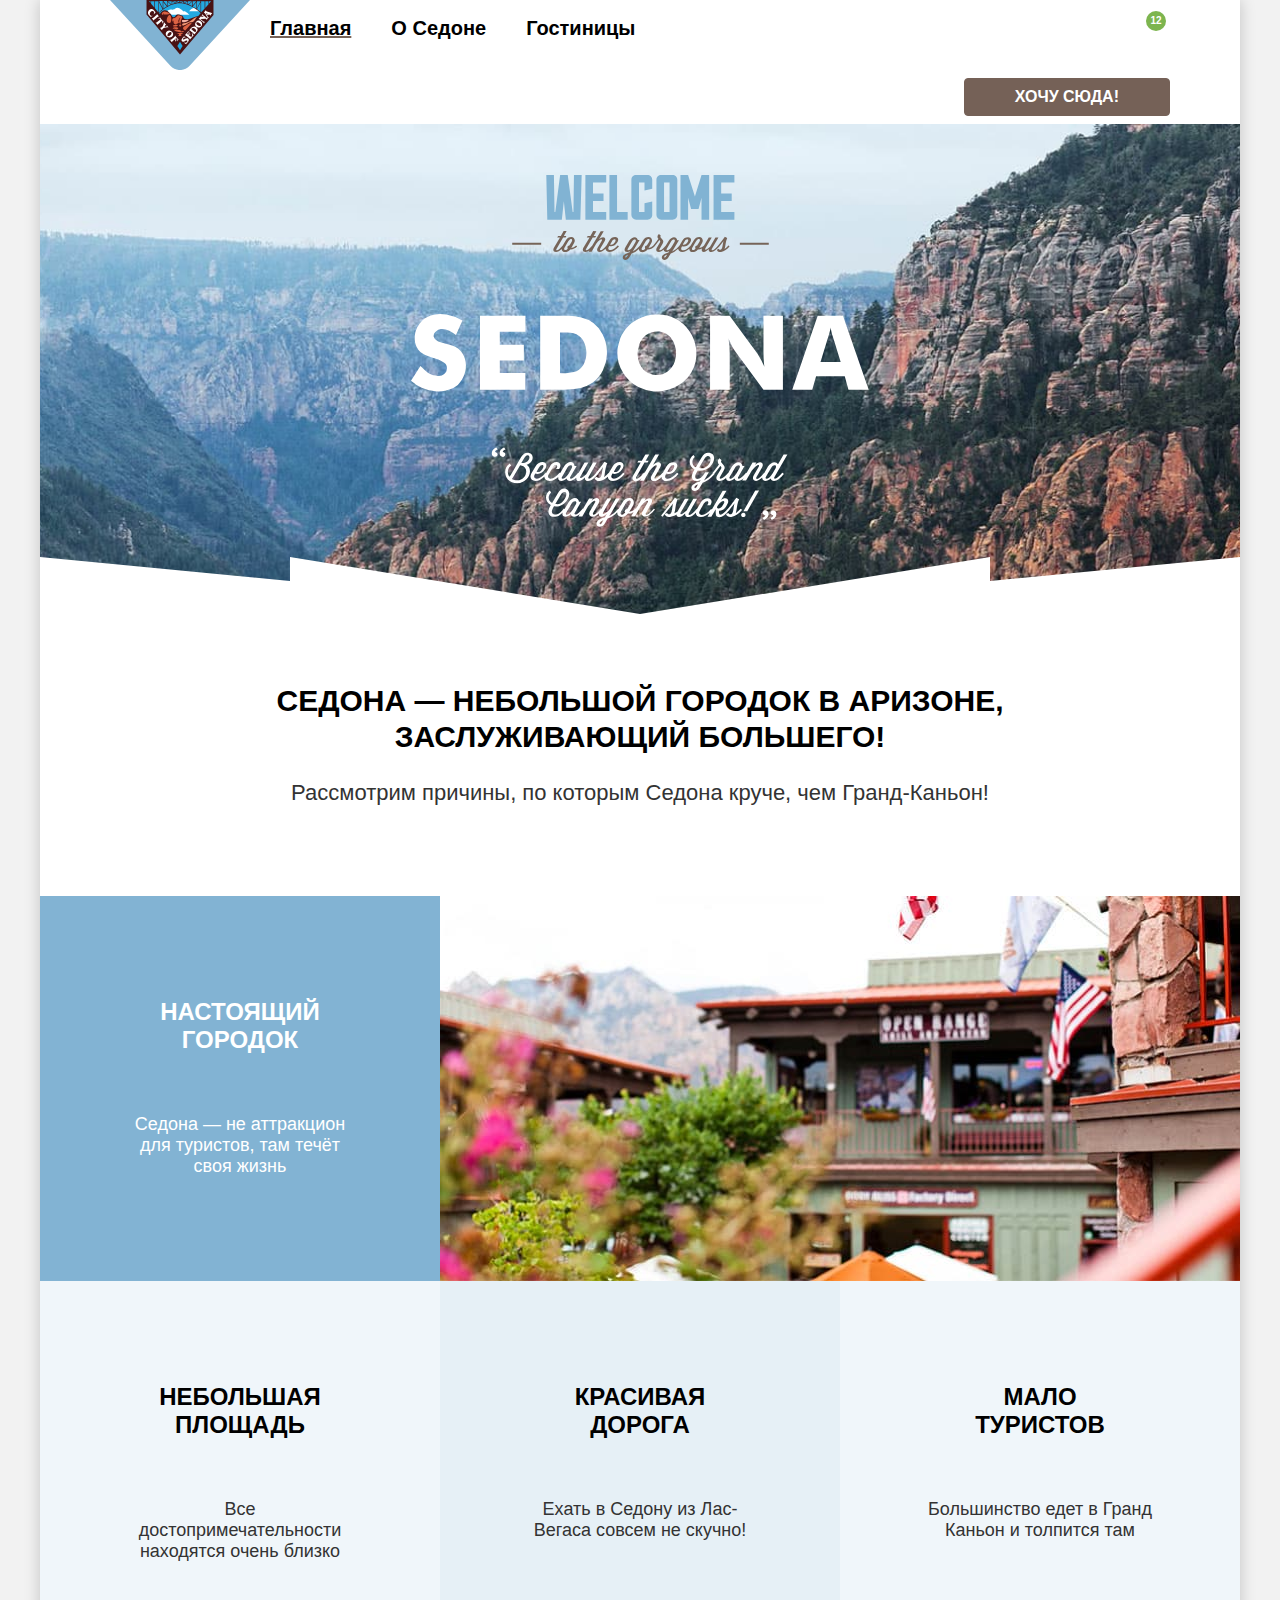
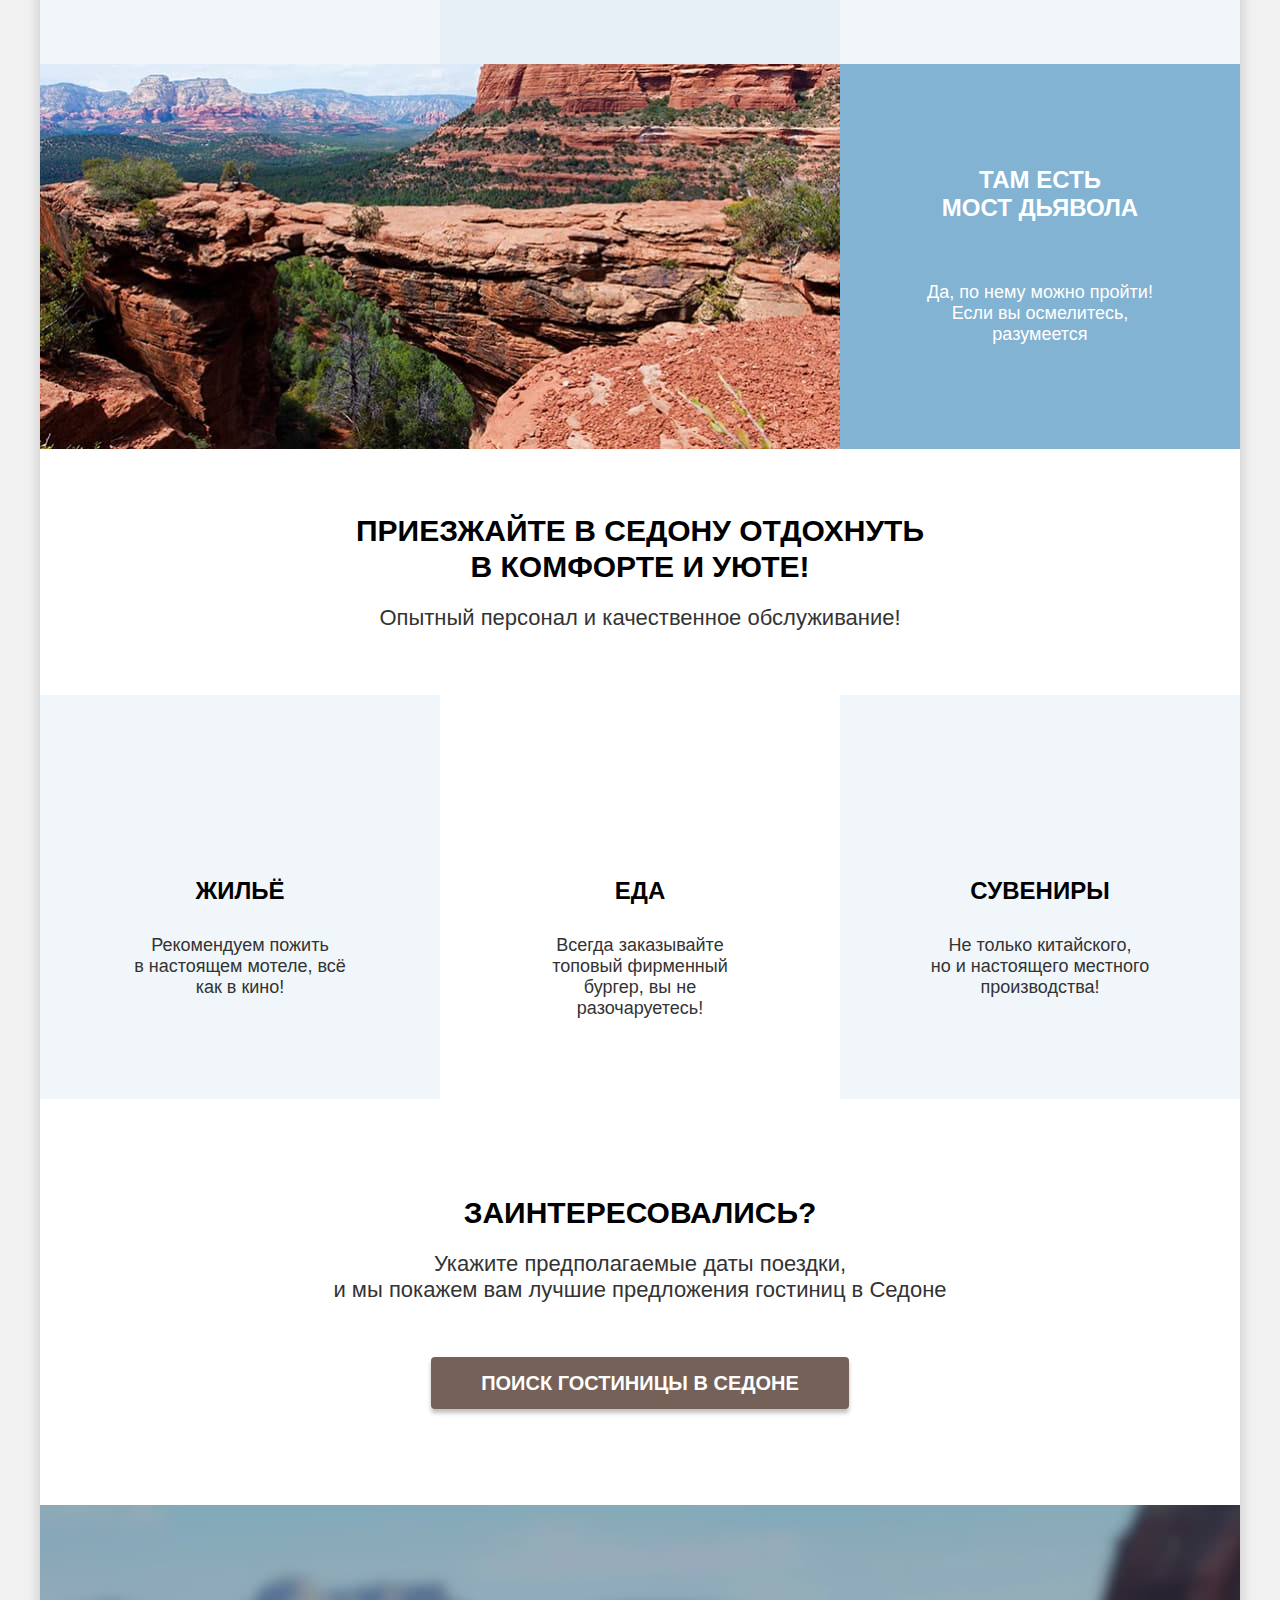
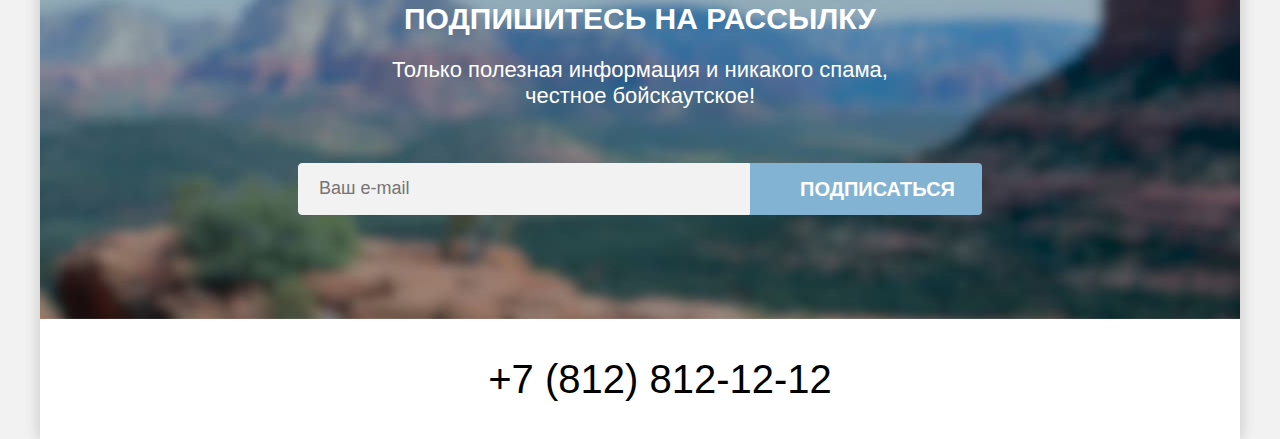
==== index.html @ 6fdab1fa "Вносит боковые внутренние отступы по 70px у всех секций" ====
<!DOCTYPE html>
<html lang="ru">

  <head>
    <meta charset="utf-8">
    <title>HTML Academy: Седона</title>
    <link type="image/x-icon" href="images/favicon.svg" rel="shortcut icon">
    <link rel="stylesheet" href="styles/styles.css">
  </head>

  <body>
    <div class="container">
      <!-- Header -->
      <header class="main-page-header">
        <nav class="navigation">
          <a class="header-link" href="index.html" aria-current="page">
            <img class="logo" src="images/logo.svg" width="140" height="70" alt="Логотип города Седона">
          </a>
          <ul class="navigation-list">
            <li class="navigation-item">
              <a class="navigation-link navigation-link-current" href="index.html">Главная</a>
            </li>
            <li class="navigation-item">
              <a class="navigation-link" href="#">О Седоне</a>
            </li>
            <li class="navigation-item">
              <a class="navigation-link" href="catalog.html">Гостиницы</a>
            </li>
          </ul>
          <ul class="navigation-list navigation-user">
            <li class="navigation-item">
              <a class="navigation-link" href="#">
                <span class="visually-hidden">Поиск</span>
              </a>
            </li>
            <li class="navigation-item">
              <a class="navigation-link favourites-count" href="#">
                <span class="visually-hidden">Избранных отелей:</span>
                12</a>
            </li>
            <li class="navigation-item">
              <a class="navigation-link-favourites" href="#">
                <span class="visually-hidden">Переход на страницу с информацией о городе Седона</span>
                Хочу сюда!</a>
            </li>
          </ul>
        </nav>
      </header>

      <!-- Main -->
      <main class="main-container main-index-page">

        <!-- Welcome -->
        <section class="welcome">
          <h1 class="visually-hidden">Гостиницы города Седоны в Америке</h1>
          <img class="welcome-image" src="images/welcome-text.svg" width="457" height="352"
            alt="Welcome to the gorgeous Sedona. Because the Grand Canyon sucks!">
        </section>

        <!-- Advantages -->
        <section class="advantages">
          <div class="advantages-title-container">
            <h2 class="advantages-title">Седона — небольшой городок в Аризоне, <br>заслуживающий большего!</h2>
            <p class="advantages-title-description">Рассмотрим причины, по которым Седона круче, чем Гранд-Каньон!</p>
          </div>
          <ul class="advantages-list">
            <li class="advantages-item color1">

              <div class="advantages-item-container">
                <h3 class="advantages-subtitle color1">Настоящий <br>городок</h3>
                <p class="advantages-description color1">Седона — не аттракцион для туристов, там течёт своя жизнь</p>
              </div>

              <img class="city-sedona-image" src="images/city-sedona.jpg" width="800" height="385"
                alt="двухэтажное кафе в городе">

            </li>

            <li class="advantages-item color2">
              <h3 class="advantages-subtitle">Небольшая <br>площадь</h3>
              <p class="advantages-description">Все достопримечательности находятся очень близко</p>
            </li>
            <li class="advantages-item color3">
              <h3 class="advantages-subtitle">Красивая <br>дорога</h3>
              <p class="advantages-description">Ехать в Седону из Лас-Вегаса совсем не скучно!</p>
            </li>
            <li class="advantages-item color2">
              <h3 class="advantages-subtitle">Мало <br>туристов</h3>
              <p class="advantages-description">Большинство едет в Гранд Каньон и толпится там</p>
            </li>
            <li class="advantages-item color1">
              <img class="bridge-image" src="images/bridge.jpg" width="800" height="385" alt="страшный природный мост">

              <div class="advantages-item-container">
                <h3 class="advantages-subtitle color1">Там есть <br>мост дьявола</h3>
                <p class="advantages-description color1">Да, по нему можно пройти! Если вы осмелитесь, разумеется</p>
              </div>
            </li>
          </ul>
        </section>

        <!-- Services -->
        <section class="services">
          <div class="services-title-container">
            <h2 class="services-title">Приезжайте в Седону отдохнуть <br>в комфорте и уюте!</h2>
            <p class="services-title-description">Опытный персонал и качественное обслуживание!</p>
          </div>
          <ul class="services-list">
            <li class="services-item color2">
              <h3 class="services-subtitle">Жильё</h3>
              <p class="services-description">Рекомендуем пожить <br>в настоящем мотеле, всё как в кино!</p>
            </li>
            <li class="services-item">
              <h3 class="services-subtitle">Еда</h3>
              <p class="services-description">Всегда заказывайте <br>топовый фирменный бургер, вы не разочаруетесь!</p>
            </li>
            <li class="services-item color2">
              <h3 class="services-subtitle ">Сувениры</h3>
              <p class="services-description">Не только китайского, <br>но и настоящего местного производства!</p>
            </li>
          </ul>
        </section>

        <!-- Searching hotels -->
        <section class="searching-hotels">
          <h2 class="searching-hotels-title">Заинтересовались?</h2>
          <p class="searching-hotels-description">Укажите предполагаемые даты поездки, <br>и мы покажем вам лучшие
            предложения
            гостиниц в Седоне</p>
          <button class="searching-hotels-button" type="button">Поиск Гостиницы в Седоне</button>
        </section>

        <!-- Subscription -->
        <section class="subscription">
          <h2 class="subscription-title">Подпишитесь на рассылку</h2>
          <p class="subscription-description">Только полезная информация и никакого спама, <br>честное бойскаутское!</p>
          <form class="subscription-form" action="https://echo.htmlacademy.ru" method="post">
            <label class="subscription-label">
              <input class="subscription-input" type="email" name="email" placeholder="Ваш e-mail" required>
            </label>
            <button class="subscription-button" type="submit">Подписаться</button>
          </form>
        </section>
      </main>

      <!-- Footer -->
      <footer class="page-footer">
        <h2 class="visually-hidden">Контакты</h2>
        <ul class="page-footer-contacts-list">
          <li class="page-footer-contacts-item">
            <a class="page-footer-contacts-link" href="https://vk.com/htmlacademy">
              <span class="visually-hidden">Переход на сайт Вконтакте</span>
            </a>
          </li>
          <li class="page-footer-contacts-item">
            <a class="page-footer-contacts-link" href="https://t.me/htmlacademy">
              <span class="visually-hidden">Переход в Телеграмм</span>
            </a>
          </li>
          <li class="page-footer-contacts-item">
            <a class="page-footer-contacts-link" href="https://www.youtube.com/user/htmlacademyru">
              <span class="visually-hidden">Переход на сайт Ютуб</span>
            </a>
          </li>
        </ul>
        <a class="page-footer-contacts-phone" href="tel:+78128121212">
          <span class="visually-hidden">Телефон для связи:</span> +7 (812) 812-12-12
        </a>
        <a class="page-footer-site-developer" href="https://htmlacademy.ru/">
          <span class="visually-hidden">Сделано командой html academy</span>
        </a>
      </footer>
    </div>
  </body>

</html>
---- styles/styles.css ----
@font-face {
  font-family: "PT Sans";
  font-style: normal;
  font-weight: 400;
  src: url("../fonts/ptsans-400.woff2") format("woff2");
  font-display: swap;
}

@font-face {
  font-family: "PT Sans";
  font-style: normal;
  font-weight: 700;
  src: url("../fonts/ptsans-700.woff2") format("woff2");
  font-display: swap;
}

*,
*::before,
*::after {
  box-sizing: border-box;
}

html {
  height: 100%;
}

body {
  margin: 0;
  height: 100%;
  border: 0;
  color: #333333;
  font-family: "PT Sans", sans-serif;
  font-size: 18px;
  line-height: 21px;
  font-weight: 400;
  background-color: #f2f2f2;
  text-align: center;
  padding: 0 40px;
}

.container {
  width: 1200px;
  background-color: #ffffff;
  margin: 0 auto;
  display: flex;
  flex-direction: column;
  min-height: 100%;
  box-shadow: 0 0 15px 0 rgba(0, 0, 0, 0.2);
}

.visually-hidden {
  position: absolute;
  width: 1px;
  height: 1px;
  margin: -1px;
  padding: 0;
  border: 0;
  clip: rect(0 0 0 0);
  overflow: hidden;
}

/*Main page*/
.main-container {
  flex-grow: 1;
}

.header-link {
  display: block;
}

.navigation {
  display: flex;
  padding: 0 70px;
  margin: 0;
}

.navigation-list {
  list-style: none;
  padding: 0;
  margin: 0;
  width: 500px;
  display: flex;
  flex-wrap: wrap;
}

.navigation-user {
  max-width: 308px;
  padding: 0;
  margin: 0;
  margin-left: auto;
  display: flex;
  justify-content: flex-end;
  flex-wrap: wrap;
}

.navigation-link {
  display: block;
  text-decoration: none;
  color: #000000;
  font-weight: 700;
  font-size: 20px;
  line-height: 24px;
  padding: 16px 20px;
}

.favourites-count {
  color: #ffffff;
  width: 20px;
  height: 20px;
  background-color: #7db54f;
  border-radius: 10px;
  font-size: 10px;
  line-height: 10px;
  display: flex;
  justify-content: center;
  align-items: center;
  flex-wrap: wrap;
  padding: 0;
  margin: 11px 4px 33px 20px;
}

.navigation-link-current {
  text-decoration: underline;
  text-decoration-color: #756257;
}

.navigation-link-favourites {
  display: block;
  color: #ffffff;
  background-color: #756157;
  border: 1px solid #756157;
  border-radius: 4px;
  font-weight: 700;
  font-size: 16px;
  line-height: 20px;
  text-transform: uppercase;
  text-decoration: none;
  padding: 8px 50px;
  margin: 14px 0 14px 24px;
}


/*Welcome*/

.welcome {
  background-image: url("../images/welcome-divider.svg"), url("../images/welcome-background.jpg");
  background-size: 100% auto, cover;
  background-repeat: no-repeat, no-repeat;
  background-position: center bottom, center center;
  background-color: #808080;
  margin-top: -6px;
}

.welcome-image {
  width: 458px;
  height: 352px;
  margin-bottom: 82px;
  margin-top: 51px;
}

/*Advantages*/

.advantages-title-container {
  margin: 0;
  padding: 69px 70px 90px;
}

.advantages-title,
.services-title,
.searching-hotels-title,
.subscription-title {
  font-weight: 700;
  font-size: 30px;
  line-height: 36px;
  text-transform: uppercase;
  color: #000000;
  padding: 0;
}

.advantages-title {
  margin: 0 15px 25px;
  }

.advantages-title-description,
.services-title-description,
.searching-hotels-description,
.subscription-description {
  font-size: 22px;
  line-height: 26px;
  color: #333333;
  margin: 0;
}

/*Advanatges List*/
.advantages-list {
  list-style: none;
  display: flex;
  flex-wrap: wrap;
  padding: 0;
  margin: 0;
}

.advantages-item,
.services-item {
  width: 400px;
  display: flex;
  flex-direction: column;
}

.advantages-item-container {
  padding: 102px 85px;
}

.advantages-item {
  padding: 102px 85px;
}

.color1 {
  display: flex;
  flex-direction: row;
  justify-content: center;
  width: 100%;
  padding: 0;
  margin: 0 auto;
}

.advantages-subtitle,
.services-subtitle {
  font-weight: 700;
  font-size: 24px;
  line-height: 28px;
  text-transform: uppercase;
  color: #000000;
  margin: 0;
  margin-bottom: 60px;
  text-align: center;

}

.advantages-description {
  color: #333333;
  margin: 0;

}

.color1 {
  color: #ffffff;
  background-color: #82b3d3;
}

.color2 {
  background-color: rgba(131, 179, 211, 0.12);
}

.color3 {
  background-color: rgba(131, 179, 211, 0.2);
}

.city-sedona-image,
.bridge-image {
  display: block;
  width: 800px;
  height: 385px;
}

/*Services*/
.services-title-container {
  margin: 0;
  padding: 64px 70px;
}

.services-title {
    margin-top: 0;
  margin-bottom: 20px;
}

.services-list {
  list-style: none;
  color: #000000;
  display: flex;
  flex-wrap: wrap;
  padding: 0;
  margin: 0;
}

.services-item {
  padding: 80px 85px;
}

.services-subtitle {
  margin: 102px 0 30px;
}

.services-description {
  color: #333333;
  margin: 0;
}

/*Searching Hotels*/
.searching-hotels {
  padding: 96px 70px;
  margin: 0;
}

.searching-hotels-title {
  margin: 0 0 20px;
}

.searching-hotels-description {
  margin: 0 0 54px;
}

.searching-hotels-button {
  display: block;
  margin: 0 auto;
  color: #ffffff;
  background-color: #756157;
  border: 0 solid transparent;
  border-radius: 4px;
  box-shadow: 0 4px 4px 0 rgba(0, 0, 0, 0.25);
  font-weight: 700;
  font-size: 20px;
  line-height: 36px;
  text-transform: uppercase;
  padding: 8px 50px;
}

/* Subscription */
.subscription {
  background-color: #808080;
  background-image: url("../images/subscription-background.jpg");
  background-repeat: no-repeat;
  background-position: center center;
  background-size: cover;
  padding: 96px 70px 104px;
}

.subscription-title {
  margin: 0 140px 20px;
}

.subscription-title,
.subscription-description {
  color: #ffffff;
}

.subscription-description {
  margin: 0 104px 54px;
}

.subscription-form {
    display: flex;
  justify-content: center;
}

.subscription-input {
  background-color: #f2f2f2;
  border: 1px solid #f2f2f2;
  border-radius: 4px 0 0 4px;
  background: rgb(242, 242, 242);
  width: 452px;
  height: 100%;
  padding: 17px 0 17px 20px;
}

.subscription-input::placeholder {
  font-family: inherit;
  font-size: 18px;
  line-height: 24px;
}

.subscription-button {
  display: block;
  color: #ffffff;
  font-weight: 700;
  font-family: inherit;
  font-size: 20px;
  line-height: 36px;
  text-transform: uppercase;
  background-color: #82b3d3;
  border-radius: 0 4px 4px 0;
  border: 0 solid #82b3d3;
  padding: 8px 50px;
  width: 232px;
}

/*Footer*/
.page-footer {
  padding: 40px 70px;
  margin: 0;
  display: flex;
  justify-content: space-between;
}

.page-footer-contacts-list {
  list-style: none;
  max-width: 142px;
  }

.page-footer-contacts-link {
  display: block;
}

.page-footer-contacts-phone {
  display: block;
  font-size: 40px;
  line-height: 40px;
  color: #000000;
  text-decoration: none
}

.page-footer-site-developer {
  display: block;
}

/*Catalog page*/

.catalog-hotels {
  text-align: left;
  color: #ffffff;
  background: #82b3d3 url("../images/filter-background.jpg") no-repeat center center;
  background-size: cover;
  padding: 35px 70px 70px;
  margin-top: -6px;
}

.breadcrumbs,
.hotels-filter-list {
  list-style: none;
  display: flex;
  flex-direction: column;
  flex-wrap: wrap;
  gap: 16px;
  margin: 0;
  padding: 0;
}

.inner-header-title {
  font-size: 60px;
  font-weight: 700;
  line-height: 78px;
  margin: 0;
  padding: 0;
  margin-bottom: 8px;
}

.breadcrumbs {
  margin-bottom: 40px;
}

.breadcrumbs-link {
  display: block;
  font-size: 16px;
  line-height: 21px;
}

.hotels-filter {
  display: flex;
  flex-wrap: wrap;
  gap: 70px;
}

.hotels-filter-group {
  padding: 0;
  margin: 0;
  border: 0 solid transparent;
  max-width: 288px;
}

.hotels-filter-title {
  font-size: 20px;
  font-weight: 700;
  line-height: 24px;
  margin-bottom: 32px;
  width: 150px;
}

.hotel-price-range-block {
  position: relative;
}

.hotels-filter-span {
  position: absolute;
  top: 12px;
  right: 20px;
  line-height: 24px;
  color: #000000;
}

.infrastructure-input,
.hotel-type-input {
  margin-right: 16px;
}

.infrastructure-label,
.hotel-type-label {
  font-size: 18px;
  line-height: 23px;
}

.hotel-type {
  margin-right: 70px;
}

.hotel-price {
  width: 288px;
  display: flex;
  gap: 2px;
  align-items: flex-start;
  flex-wrap: wrap;
}

.hotel-price-input {
  font-weight: 700;
  font-size: 18px;
  line-height: 24px;
  font-family: inherit;
  width: 143px;
  padding: 12px 20px;
  background: rgb(242, 242, 242);
  border: 0 solid rgb(242, 242, 242)
}

.start-price {
  border-radius: 4px 0 0 4px;
  margin-bottom: 36px;
}

.final-price {
  border-radius: 0 4px 4px 0;
}

.hotel-price-range-input {
  display: block;
}

.hotels-filter-submit-block {
  display: flex;
  flex-direction: column;
  flex-wrap: wrap;
  justify-content: flex-end;
}

.hotels-filter-submit-button {
  display: block;
}

.hotels-filter-submit-button:first-child {
  margin-bottom: 32px;
}

.hotels-filter-submit-button {
  color: #ffffff;
  text-transform: uppercase;
  background-color: #82b3d3;
  border-radius: 4px;
  border: 0 solid #82b3d3;
  font-size: 16px;
  font-family: inherit;
  font-weight: 700;
  line-height: 20px;
  padding: 8px 50px;
}

.hotels-filter-submit-button:last-child {
  background-color: transparent;
  border: 0 solid transparent;
}

/*Search results*/
.search-results {
  text-align: left;
  padding: 56px 70px 70px;
  margin: 0;
}

.search-results-container {
  display: flex;
}

.search-results-title {
  font-size: 30px;
  font-weight: 700;
  line-height: 36px;
  text-transform: uppercase;
  color: #000000;
  margin: 0;
  padding: 0;
  margin-right: 200px;
  margin-bottom: 40px;
}

.select-control {
  font-family: inherit;
  padding: 14px 20px;
  width: 292px;
  box-sizing: border-box;
  border: 2px solid rgb(229, 229, 229);
  border-radius: 4px;
  margin-left: auto;
  height: 49px;
}

.select-control-option {
  color: #333333;
  font-size: 18px;
  font-weight: 400;
  line-height: 21px;
  box-sizing: border-box;
}

.select-button-list {
  width: 160px;
  margin: 0;
  padding: 0;
  list-style-type: none;
}

.product-list {
  list-style: none;
  display: grid;
  grid-template-columns: 340px 340px 340px;
  padding: 0;
  gap: 20px;
  margin: 0;
}

.product-card {
  width: 340px;
  border: 1px solid #f2f2f2;
  border-radius: 4px;
  padding: 20px;
  margin: 0;
  display: flex;
  flex-direction: column;
  justify-content: flex-start;
  align-items: flex-start;
  gap: 16px;
}

.product-card-link {
  display: block;
  text-decoration: none;
}

.product-card-img {
  margin-bottom: 16px;
  display: block;
}

.product-card-title {
  font-size: 24px;
  font-weight: 700;
  line-height: 28px;
  color: #000000;
  padding: 0;
  margin: 0;
}

.product-card-container {
  max-width: 300px;
  display: flex;
  flex-wrap: wrap;
  justify-content: space-between;
  gap: 16px;
}


.product-card-price {
  width: 140px;
}

.product-card-price:nth-child(2) {
  text-align: right;
}

.product-card-details,
.product-card-favourites,
.product-card-rating {
  display: block;
  color: #ffffff;
  font-size: 16px;
  font-family: inherit;
  font-weight: 700;
  line-height: 20px;
  border-radius: 4px;
  text-transform: uppercase;
  text-align: center;
  text-decoration: none;
}

.product-card-details {
  background: #756157;
  padding: 8px 26px;
}

.product-card-favourites {
  background: #82b3d3;
  border: 1px solid #82b3d3;
  padding: 8px 19px;
  box-sizing: border-box;
}

.button {
  background: #7db54f;
  font-family: inherit;
  padding: 8px 17px;
}

.product-card-stars {
  width: 140px;
  display: flex;
}

.product-card-rating {
  color: #333333;
  font-weight: inherit;
  border-radius: 4px;
  background: rgb(242, 242, 242);
  padding: 9px 22px 8px 23px;
}

.pagination {
  list-style: none;
  display: flex;
  flex-direction: row;
  flex-wrap: wrap;
  gap: 8px;
  margin: 0;
  margin-top: 80px;
  margin-bottom: 60px;
  padding: 0;
}

.pagination-link {
  font-size: 20px;
  font-weight: 700;
  line-height: 36px;
  color: #ffffff;
  border-radius: 4px;
  background: #82b3d3;
  text-decoration: none;
  min-width: 60px;
  min-height: 60px;
  display: flex;
  flex-direction: row;
  flex-wrap: wrap;
  justify-content: center;
  align-items: center;
}

.pagination-current {
  background: #F2F2F2;
  color: #000000;
}

.pagination-next {
  background: transparent;
  color: #000000;
}

/*Subscription Catalog*/
.subscription-catalog {
  padding: 96px 70px 104px;
  margin: 0;
}

.subscription-title-catalog {
  color: #000000;
  font-size: 30px;
  font-weight: 700;
  line-height: 36px;
  text-transform: uppercase;
  padding: 0;
  margin: 0;
}

.subscription-description-catalog {
  color: #333333;
  font-size: 22px;
  line-height: 26px;
}
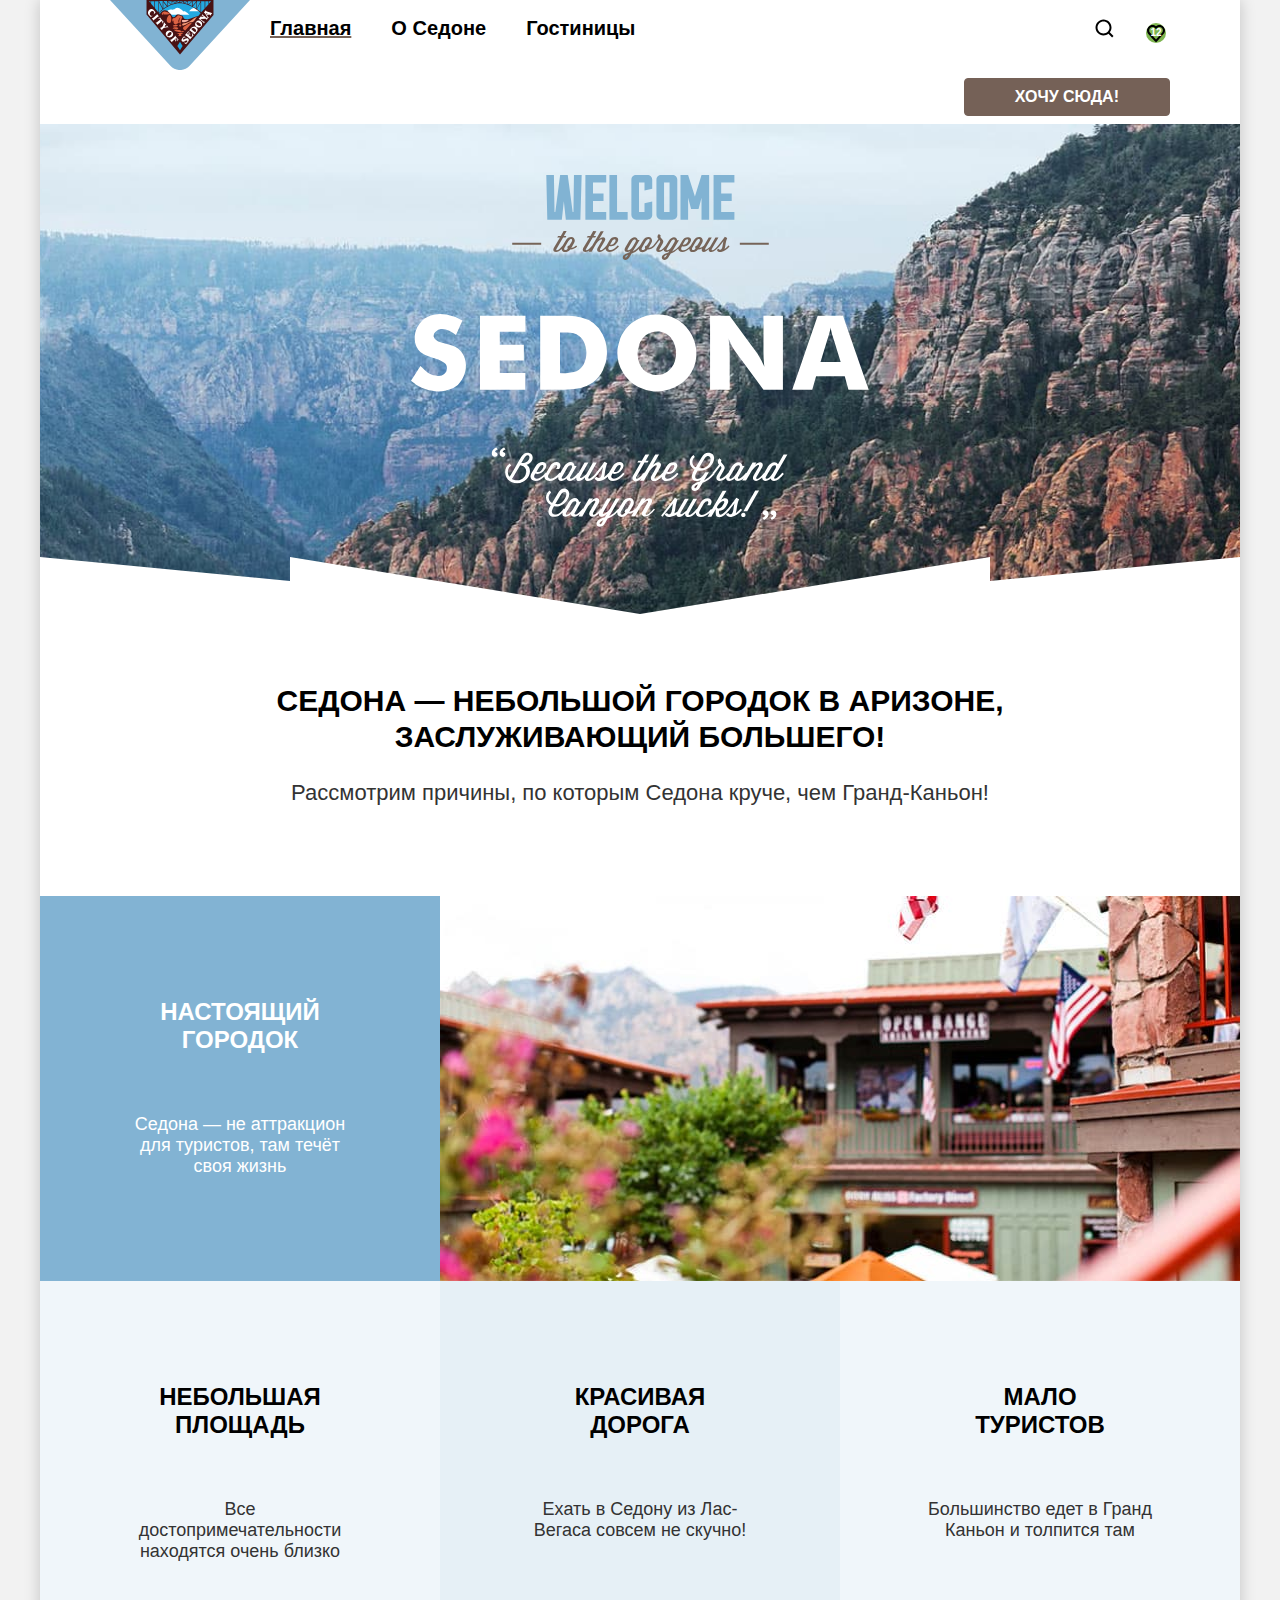
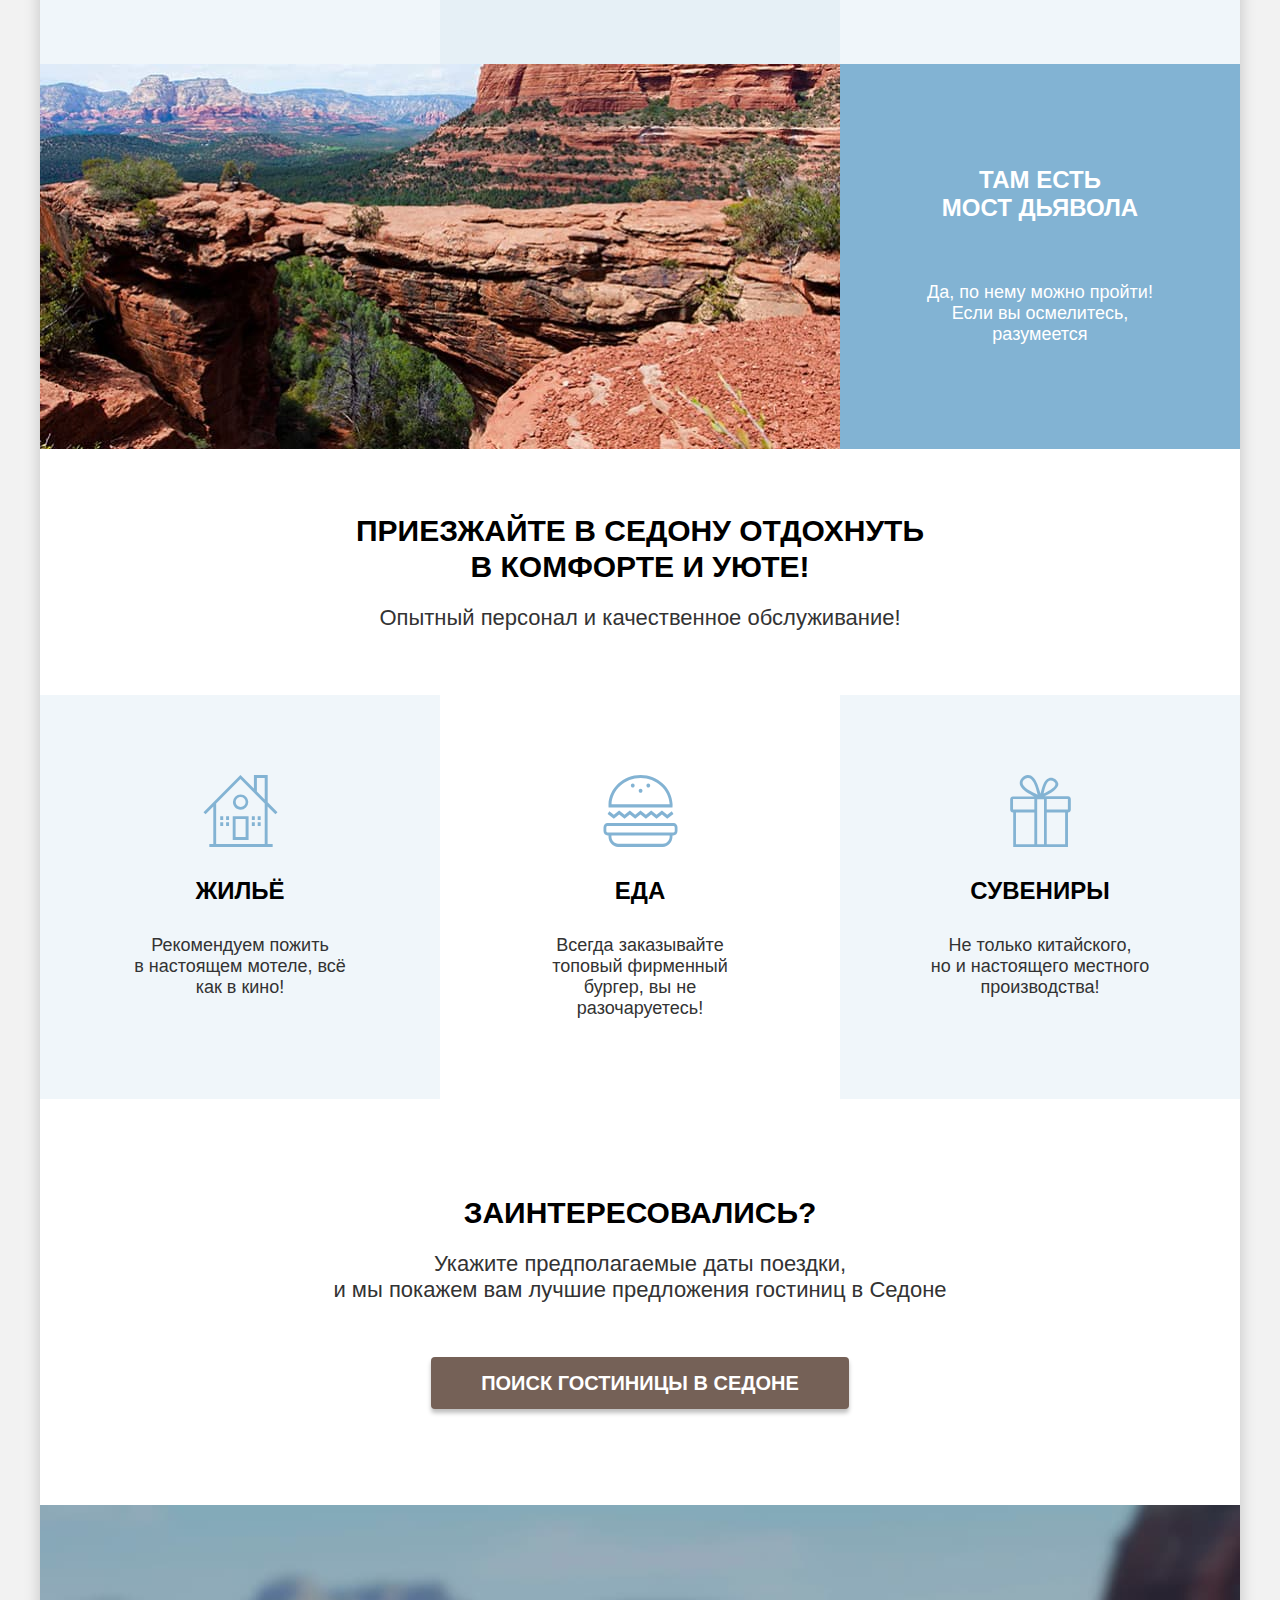
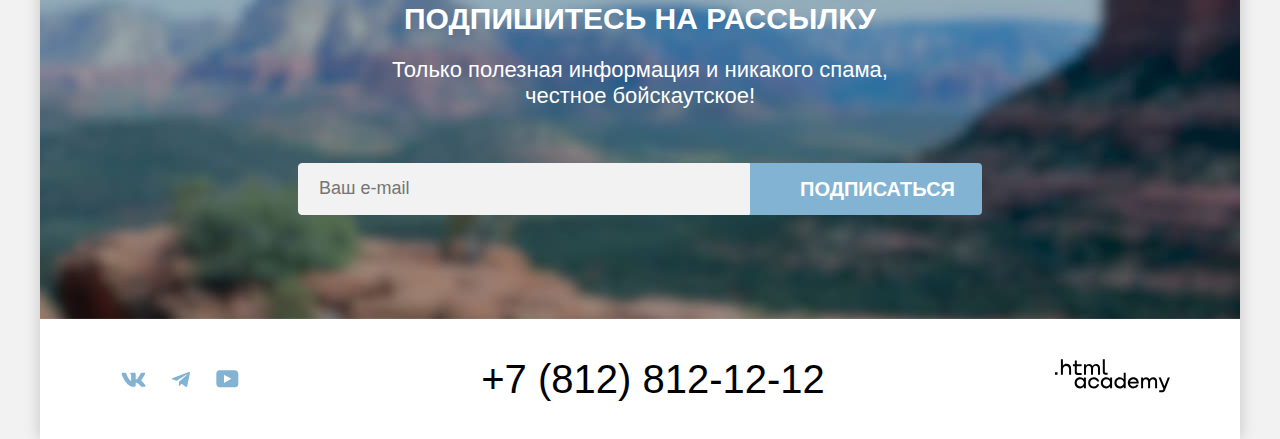
==== commit e297b944: "Добавляет иконки" ====
--- a/index.html
+++ b/index.html
@@ -107,14 +107,17 @@
           </div>
           <ul class="services-list">
             <li class="services-item color2">
+              <div class="services-image home"></div>
               <h3 class="services-subtitle">Жильё</h3>
               <p class="services-description">Рекомендуем пожить <br>в настоящем мотеле, всё как в кино!</p>
             </li>
             <li class="services-item">
+              <div class="services-image food"></div>
               <h3 class="services-subtitle">Еда</h3>
               <p class="services-description">Всегда заказывайте <br>топовый фирменный бургер, вы не разочаруетесь!</p>
             </li>
             <li class="services-item color2">
+              <div class="services-image souvenirs"></div>
               <h3 class="services-subtitle ">Сувениры</h3>
               <p class="services-description">Не только китайского, <br>но и настоящего местного производства!</p>
             </li>
@@ -149,16 +152,19 @@
         <ul class="page-footer-contacts-list">
           <li class="page-footer-contacts-item">
             <a class="page-footer-contacts-link" href="https://vk.com/htmlacademy">
+              <svg class="contacts-icon" aria-hidden="true" focusable="false" xmlns="http://www.w3.org/2000/svg" width="25" height="15" fill="none"><path fill="#83B3D3" fill-rule="evenodd" d="M24.12 1.8c.16-.54 0-.94-.8-.94H20.7c-.67 0-.98.34-1.15.73 0 0-1.33 3.2-3.22 5.27-.61.6-.9.8-1.23.8-.16 0-.41-.2-.41-.75v-5.1c0-.66-.19-.95-.74-.95H9.82c-.42 0-.67.3-.67.59 0 .62.95.76 1.04 2.51v3.8c0 .83-.15.98-.48.98-.9 0-3.06-3.2-4.34-6.88-.25-.72-.5-1-1.18-1H1.57c-.75 0-.9.34-.9.73 0 .68.89 4.07 4.14 8.55 2.17 3.06 5.23 4.72 8 4.72 1.68 0 1.88-.37 1.88-1v-2.32c0-.74.16-.88.7-.88.38 0 1.05.19 2.6 1.66 1.79 1.75 2.08 2.54 3.08 2.54h2.63c.75 0 1.12-.37.9-1.1-.23-.72-1.08-1.77-2.2-3.02-.62-.71-1.54-1.48-1.82-1.86-.39-.5-.28-.71 0-1.15 0 0 3.2-4.42 3.54-5.93Z" clip-rule="evenodd"/></svg>
               <span class="visually-hidden">Переход на сайт Вконтакте</span>
             </a>
           </li>
           <li class="page-footer-contacts-item">
             <a class="page-footer-contacts-link" href="https://t.me/htmlacademy">
+              <svg  class="contacts-icon" aria-hidden="true" focusable="false" xmlns="http://www.w3.org/2000/svg" width="18" height="16" fill="none"><path fill="#83B3D3" d="M16.79.96.84 7.1c-1.09.44-1.08 1.05-.2 1.32l4.1 1.28 9.47-5.98c.44-.27.85-.13.52.17l-7.68 6.93-.28 4.22c.41 0 .6-.2.83-.41l1.99-1.94 4.13 3.06c.77.42 1.31.2 1.5-.71l2.72-12.8c.28-1.1-.43-1.61-1.16-1.28Z"/></svg>
               <span class="visually-hidden">Переход в Телеграмм</span>
             </a>
           </li>
           <li class="page-footer-contacts-item">
             <a class="page-footer-contacts-link" href="https://www.youtube.com/user/htmlacademyru">
+              <svg  class="contacts-icon" aria-hidden="true" focusable="false" xmlns="http://www.w3.org/2000/svg" width="23" height="18" fill="none"><path fill="#83B3D3" d="M18.94.36H3.51C1.65.36.33 1.95.33 3.76v10.09c0 1.91 1.32 3.5 3.18 3.5h15.65c1.64 0 3.17-1.59 3.17-3.4V3.76c-.22-1.8-1.53-3.4-3.39-3.4ZM7.99 12.89V4.82l7.34 4.04-7.34 4.03Z"/></svg>
               <span class="visually-hidden">Переход на сайт Ютуб</span>
             </a>
           </li>
@@ -167,6 +173,8 @@
           <span class="visually-hidden">Телефон для связи:</span> +7 (812) 812-12-12
         </a>
         <a class="page-footer-site-developer" href="https://htmlacademy.ru/">
+
+          <svg class="site-developer" aria-hidden="true" focusable="false" width="115" height="34" fill="none" xmlns="http://www.w3.org/2000/svg"><path d="M0 13.26v2.6h2.5v-2.6H0Zm11.6-8.4c-1.6 0-2.8.7-3.6 1.7h-.1V.36h-2v15.5h2v-5.3c0-2.1 1.3-3.6 3.3-3.6 1.8 0 2.9 1.4 2.9 3.2v5.7h2v-6.1c.1-3-1.8-4.9-4.5-4.9Zm15 .3h-4.8v-3.7h-2v3.8h-1.9v2h1.9v6c0 1.7 1 2.7 2.7 2.7h4.1v-2h-3.7c-.7 0-1.1-.4-1.1-1.1v-5.7h4.8v-2Zm14.5-.2c-1.6 0-2.9.8-3.5 2.1h-.1c-.6-1.2-1.8-2.1-3.4-2.1-1.4 0-2.5.8-3.1 1.8h-.1v-1.6H29v10.6h2v-5.4c0-2 1-3.5 2.6-3.5 1.5 0 2.4 1 2.4 2.6v6.3h2v-5.6c0-2.4 1.4-3.3 2.6-3.3 1.5 0 2.4 1 2.4 2.6v6.3h2v-6.5c.1-2.5-1.4-4.3-3.9-4.3Zm6.7 8.1c0 1.7 1 2.7 2.8 2.7h2v-2h-1.7c-.7 0-1.1-.4-1.1-1.1V.36h-2v12.7Zm-18.9 7c-.9-1.1-2.2-1.8-3.9-1.8-3.1 0-5.4 2.3-5.4 5.6s2.3 5.6 5.4 5.6c1.8 0 3-.8 3.8-1.9h.1v1.6h2v-10.6h-2v1.5Zm-3.6 7.4c-2.2 0-3.6-1.6-3.6-3.6s1.4-3.6 3.6-3.6 3.6 1.6 3.6 3.6c0 1.9-1.4 3.6-3.6 3.6Zm18.9-5.1c-.5-2.4-2.6-4.1-5.4-4.1a5.4 5.4 0 0 0-5.6 5.6c0 3.1 2.2 5.6 5.6 5.6 2.8 0 4.9-1.8 5.4-4.2h-2.1a3.4 3.4 0 0 1-3.3 2.3c-2.2 0-3.6-1.6-3.6-3.6s1.4-3.6 3.6-3.6c1.6 0 2.8 1 3.3 2.2h2.1v-.2Zm10.9-2.3c-.9-1.1-2.2-1.8-3.9-1.8-3.1 0-5.4 2.3-5.4 5.6s2.3 5.6 5.4 5.6c1.8 0 3-.8 3.8-1.9h.1v1.6h2v-10.6h-2v1.5Zm-3.6 7.4c-2.2 0-3.6-1.6-3.6-3.6s1.4-3.6 3.6-3.6 3.6 1.6 3.6 3.6c0 1.9-1.5 3.6-3.6 3.6Zm17.2-7.3c-.9-1.1-2.2-1.9-3.9-1.9-3.1 0-5.4 2.3-5.4 5.6s2.2 5.6 5.4 5.6c1.7 0 3-.8 3.8-1.8h.1v1.5h2v-15.4h-2v6.4Zm-3.6 7.3c-2.2 0-3.6-1.6-3.6-3.6s1.4-3.6 3.6-3.6 3.6 1.6 3.6 3.6c-.1 2-1.5 3.6-3.6 3.6Zm13.2-9.2c-3.3 0-5.5 2.5-5.5 5.6 0 3 2.1 5.6 5.5 5.6 2.5 0 4.5-1.3 5.2-3.6h-2.1c-.5 1-1.6 1.6-3 1.6-1.9 0-3.3-1.3-3.4-2.9h8.8c.2-3.6-2-6.3-5.5-6.3Zm0 1.9c1.7 0 3 1 3.3 2.6h-6.5c.3-1.5 1.5-2.6 3.2-2.6Zm19.9-1.9c-1.6 0-2.9.8-3.6 2h-.1c-.6-1.2-1.8-2-3.4-2-1.4 0-2.5.7-3.1 1.8v-1.5h-1.9v10.6h2v-5.4c0-2 1-3.4 2.6-3.5 1.5 0 2.4 1 2.4 2.6v6.3h2v-5.6c0-2.4 1.4-3.3 2.6-3.3 1.5 0 2.4 1 2.4 2.6v6.3h2v-6.5c.1-2.6-1.4-4.4-3.9-4.4Zm11.2 9.1-3.6-8.9h-2.2l4.8 11.6c-.3.9-.7 1.2-1.7 1.2h-2.5v2h2.5c1.8 0 2.8-.8 3.5-2.6l4.7-12.2h-2.1l-3.4 8.9Z" fill="#000"/></svg>
           <span class="visually-hidden">Сделано командой html academy</span>
         </a>
       </footer>
--- a/styles/styles.css
+++ b/styles/styles.css
@@ -101,11 +101,33 @@
   font-size: 20px;
   line-height: 24px;
   padding: 16px 20px;
+
+
+}
+
+.navigation-user .navigation-item:nth-child(1),
+.navigation-user .navigation-item:nth-child(2) {
+  width: 44px;
+  height: 64px;
+  margin: 0;
+  padding: 12px 0;
+}
+
+.navigation-user .navigation-item:nth-child(1) .navigation-link {
+  background-image: url("../images/search.svg");
+  background-repeat: no-repeat;
+  background-position: center;
+}
+
+.navigation-user .navigation-item:nth-child(2) .navigation-link {
+  background-image: url("../images/heart.svg");
+  background-repeat: no-repeat;
+  background-position: center;
 }
 
 .favourites-count {
   color: #ffffff;
-  width: 20px;
+  min-width: 20px;
   height: 20px;
   background-color: #7db54f;
   border-radius: 10px;
@@ -115,7 +137,7 @@
   justify-content: center;
   align-items: center;
   flex-wrap: wrap;
-  padding: 0;
+  padding: 5px;
   margin: 11px 4px 33px 20px;
 }
 
@@ -179,7 +201,7 @@
 
 .advantages-title {
   margin: 0 15px 25px;
-  }
+}
 
 .advantages-title-description,
 .services-title-description,
@@ -224,8 +246,7 @@
   margin: 0 auto;
 }
 
-.advantages-subtitle,
-.services-subtitle {
+.advantages-subtitle {
   font-weight: 700;
   font-size: 24px;
   line-height: 28px;
@@ -240,7 +261,6 @@
 .advantages-description {
   color: #333333;
   margin: 0;
-
 }
 
 .color1 {
@@ -260,7 +280,8 @@
 .bridge-image {
   display: block;
   width: 800px;
-  height: 385px;
+  height: 100%;
+  object-fit: cover;
 }
 
 /*Services*/
@@ -270,7 +291,7 @@
 }
 
 .services-title {
-    margin-top: 0;
+  margin-top: 0;
   margin-bottom: 20px;
 }
 
@@ -283,12 +304,41 @@
   margin: 0;
 }
 
+
 .services-item {
   padding: 80px 85px;
+  display: flex;
+  flex-direction: column;
+  gap: 30px;
+}
+
+.services-image {
+  width: 75px;
+  height: 72px;
+  margin: 0 auto;
+}
+
+.home {
+  background-image:url("../images/services-1.svg");
+ }
+
+.food { background-image:url("../images/services-2.svg");}
+
+.souvenirs{ background-image:url("../images/services-3.svg");}
+
+.home, .food, .souvenirs {
+   background-repeat:no-repeat;
+  background-size: 100% 100%;
 }
 
 .services-subtitle {
-  margin: 102px 0 30px;
+  font-weight: 700;
+  font-size: 24px;
+  line-height: 28px;
+  text-transform: uppercase;
+  color: #000000;
+  margin: 0;
+  text-align: center;
 }
 
 .services-description {
@@ -315,9 +365,11 @@
   margin: 0 auto;
   color: #ffffff;
   background-color: #756157;
-  border: 0 solid transparent;
+  border: none;
+  cursor: pointer;
   border-radius: 4px;
   box-shadow: 0 4px 4px 0 rgba(0, 0, 0, 0.25);
+  font-family: inherit;
   font-weight: 700;
   font-size: 20px;
   line-height: 36px;
@@ -349,7 +401,7 @@
 }
 
 .subscription-form {
-    display: flex;
+  display: flex;
   justify-content: center;
 }
 
@@ -379,7 +431,8 @@
   text-transform: uppercase;
   background-color: #82b3d3;
   border-radius: 0 4px 4px 0;
-  border: 0 solid #82b3d3;
+  border: none;
+  cursor:pointer;
   padding: 8px 50px;
   width: 232px;
 }
@@ -395,10 +448,32 @@
 .page-footer-contacts-list {
   list-style: none;
   max-width: 142px;
-  }
+  margin: 0;
+  padding: 0;
+  display: flex;
+  flex-wrap: wrap;
+
+ }
 
 .page-footer-contacts-link {
   display: block;
+  position: relative;
+padding: 13px 11px;
+   width: 47px;
+height: 40px;
+}
+
+.contacts-icon {
+fill:#82b3d3;
+
+
+position: absolute;
+top: 0;
+ right:0;
+ bottom: 0;
+left: 0;
+margin: auto auto;
+
 }
 
 .page-footer-contacts-phone {
@@ -412,6 +487,8 @@
 .page-footer-site-developer {
   display: block;
 }
+
+
 
 /*Catalog page*/
 
@@ -424,7 +501,61 @@
   margin-top: -6px;
 }
 
-.breadcrumbs,
+.breadcrumbs-list {
+  list-style: none;
+  display: flex;
+  flex-direction: row;
+  flex-wrap: wrap;
+  gap: 10px;
+  margin: 0 0 40px;
+  padding: 0;
+}
+
+.breadcrumbs-item {
+  min-width:13px;
+  min-height:15px;
+  }
+
+.home-item {
+  background-image: url("../images/home.svg");
+  background-repeat:no-repeat;
+  background-position: center;
+}
+
+.arrow-item {
+  background-image: url("../images/arrow.svg");
+  background-repeat:no-repeat;
+  background-position: center;
+}
+
+.inner-header-title {
+  font-size: 60px;
+  font-weight: 700;
+  line-height: 78px;
+  margin: 0;
+  padding: 0;
+  margin-bottom: 8px;
+
+}
+
+.breadcrumbs {
+  margin-bottom: 40px;
+}
+
+.breadcrumbs-link {
+  display: block;
+  font-size: 16px;
+  line-height: 21px;
+}
+
+.hotels-filter {
+  display: grid;
+  width: 1060px;
+  grid-template-columns: 150px 140px 368px 191px;
+  gap: 70px;
+
+}
+
 .hotels-filter-list {
   list-style: none;
   display: flex;
@@ -432,39 +563,12 @@
   flex-wrap: wrap;
   gap: 16px;
   margin: 0;
-  padding: 0;
-}
-
-.inner-header-title {
-  font-size: 60px;
-  font-weight: 700;
-  line-height: 78px;
-  margin: 0;
-  padding: 0;
-  margin-bottom: 8px;
-}
-
-.breadcrumbs {
-  margin-bottom: 40px;
-}
-
-.breadcrumbs-link {
-  display: block;
-  font-size: 16px;
-  line-height: 21px;
-}
-
-.hotels-filter {
-  display: flex;
-  flex-wrap: wrap;
-  gap: 70px;
-}
+  padding: 0;}
 
 .hotels-filter-group {
   padding: 0;
   margin: 0;
   border: 0 solid transparent;
-  max-width: 288px;
 }
 
 .hotels-filter-title {
@@ -503,7 +607,7 @@
 }
 
 .hotel-price {
-  width: 288px;
+    padding-left: 70px;
   display: flex;
   gap: 2px;
   align-items: flex-start;
@@ -579,6 +683,7 @@
 }
 
 .search-results-title {
+  max-width: 500px;
   font-size: 30px;
   font-weight: 700;
   line-height: 36px;
@@ -586,7 +691,7 @@
   color: #000000;
   margin: 0;
   padding: 0;
-  margin-right: 200px;
+  margin-right: 38px;
   margin-bottom: 40px;
 }
 
@@ -614,12 +719,20 @@
   margin: 0;
   padding: 0;
   list-style-type: none;
+  display: flex;
+  align-items:flex-start;
+  gap: 8px;
+  margin-left: auto;
+}
+
+.select-button-item {
+  padding: 12px 14px;
 }
 
 .product-list {
   list-style: none;
   display: grid;
-  grid-template-columns: 340px 340px 340px;
+  grid-template-columns: repeat(3, 340px);
   padding: 0;
   gap: 20px;
   margin: 0;
@@ -646,6 +759,7 @@
 .product-card-img {
   margin-bottom: 16px;
   display: block;
+  object-fit: contain;
 }
 
 .product-card-title {
@@ -657,6 +771,14 @@
   margin: 0;
 }
 
+.product-card-content {
+  display: flex;
+  flex-direction: column;
+  gap: 16px;
+  justify-items: flex-end;
+  margin-top: auto;
+}
+
 .product-card-container {
   max-width: 300px;
   display: flex;
@@ -665,6 +787,22 @@
   gap: 16px;
 }
 
+.product-card-stars {
+  display: flex;
+  align-items: center;
+  gap: 6px;
+  max-width: 140px;
+  min-height: 37px;
+
+}
+
+.product-card-star {
+  background-image: url("../images/star.svg");
+  background-repeat: no-repeat;
+  background-position: center;
+   width: 18px;
+  height: 17px;
+}
 
 .product-card-price {
   width: 140px;
@@ -684,9 +822,12 @@
   font-weight: 700;
   line-height: 20px;
   border-radius: 4px;
+  border: none;
+  cursor: pointer;
   text-transform: uppercase;
   text-align: center;
   text-decoration: none;
+  max-width: 142px;
 }
 
 .product-card-details {
@@ -696,8 +837,7 @@
 
 .product-card-favourites {
   background: #82b3d3;
-  border: 1px solid #82b3d3;
-  padding: 8px 19px;
+   padding: 8px 19px;
   box-sizing: border-box;
 }
 
@@ -705,11 +845,6 @@
   background: #7db54f;
   font-family: inherit;
   padding: 8px 17px;
-}
-
-.product-card-stars {
-  width: 140px;
-  display: flex;
 }
 
 .product-card-rating {
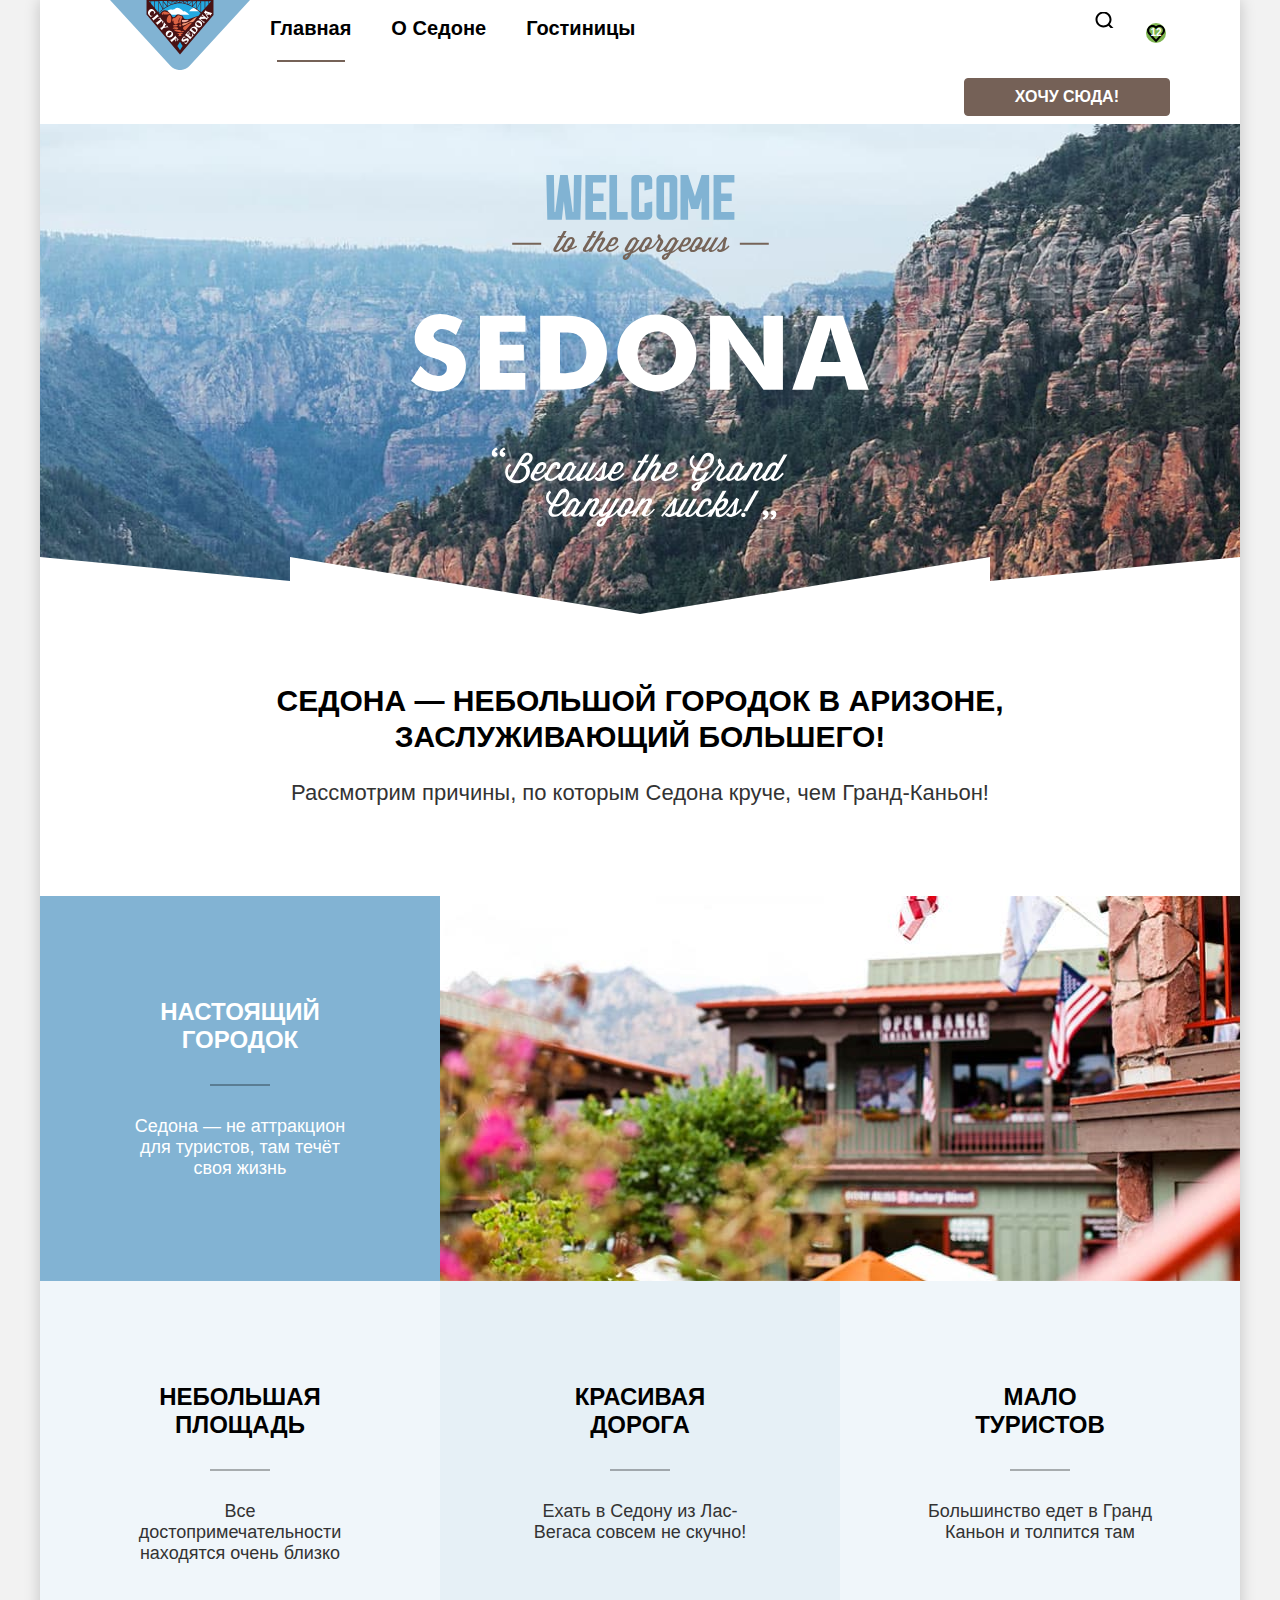
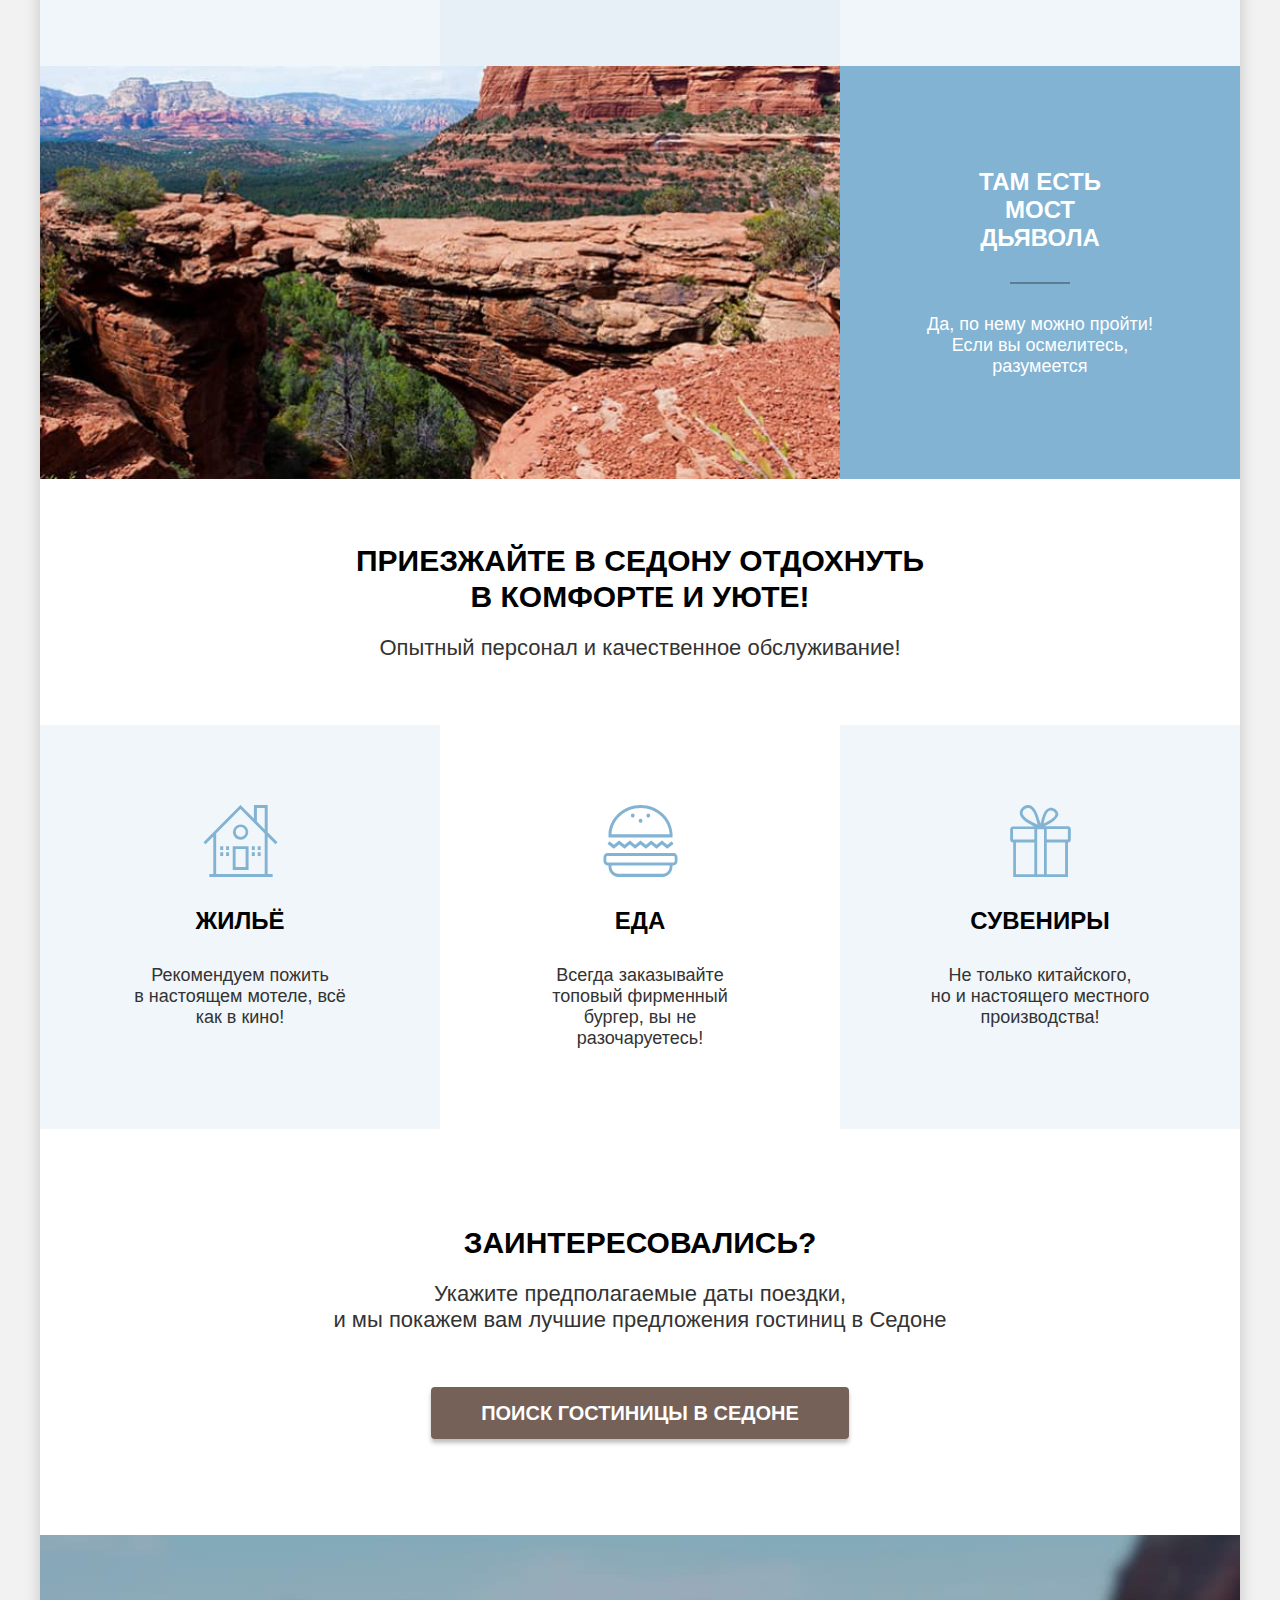
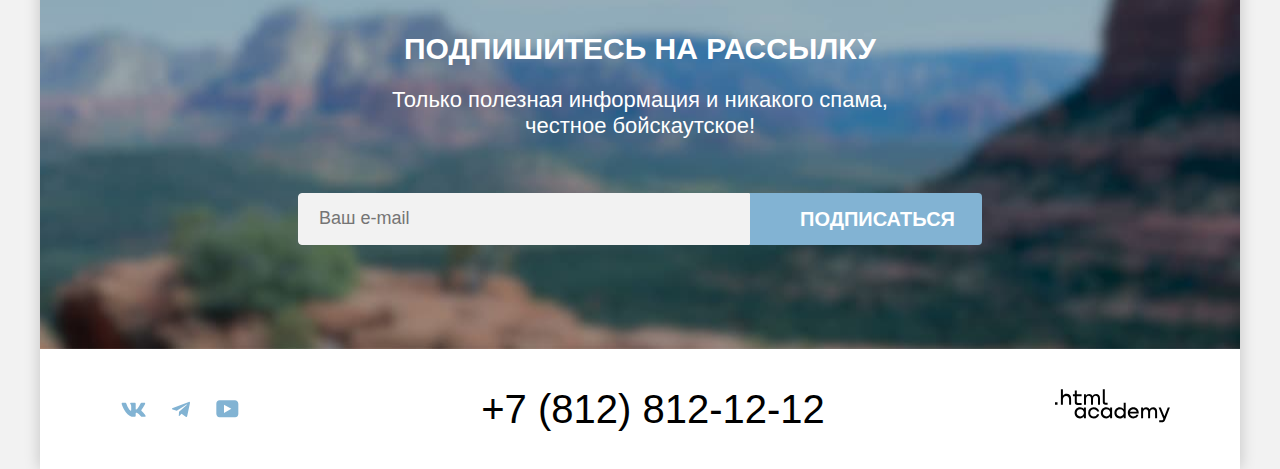
==== commit bd4cfb5a: "Добавляет декоративные элементы всех страниц" ====
--- a/index.html
+++ b/index.html
@@ -152,19 +152,32 @@
         <ul class="page-footer-contacts-list">
           <li class="page-footer-contacts-item">
             <a class="page-footer-contacts-link" href="https://vk.com/htmlacademy">
-              <svg class="contacts-icon" aria-hidden="true" focusable="false" xmlns="http://www.w3.org/2000/svg" width="25" height="15" fill="none"><path fill="#83B3D3" fill-rule="evenodd" d="M24.12 1.8c.16-.54 0-.94-.8-.94H20.7c-.67 0-.98.34-1.15.73 0 0-1.33 3.2-3.22 5.27-.61.6-.9.8-1.23.8-.16 0-.41-.2-.41-.75v-5.1c0-.66-.19-.95-.74-.95H9.82c-.42 0-.67.3-.67.59 0 .62.95.76 1.04 2.51v3.8c0 .83-.15.98-.48.98-.9 0-3.06-3.2-4.34-6.88-.25-.72-.5-1-1.18-1H1.57c-.75 0-.9.34-.9.73 0 .68.89 4.07 4.14 8.55 2.17 3.06 5.23 4.72 8 4.72 1.68 0 1.88-.37 1.88-1v-2.32c0-.74.16-.88.7-.88.38 0 1.05.19 2.6 1.66 1.79 1.75 2.08 2.54 3.08 2.54h2.63c.75 0 1.12-.37.9-1.1-.23-.72-1.08-1.77-2.2-3.02-.62-.71-1.54-1.48-1.82-1.86-.39-.5-.28-.71 0-1.15 0 0 3.2-4.42 3.54-5.93Z" clip-rule="evenodd"/></svg>
+              <svg class="contacts-icon" aria-hidden="true" focusable="false" xmlns="http://www.w3.org/2000/svg"
+                width="25" height="15" fill="none">
+                <path fill-rule="evenodd"
+                  d="M24.12 1.8c.16-.54 0-.94-.8-.94H20.7c-.67 0-.98.34-1.15.73 0 0-1.33 3.2-3.22 5.27-.61.6-.9.8-1.23.8-.16 0-.41-.2-.41-.75v-5.1c0-.66-.19-.95-.74-.95H9.82c-.42 0-.67.3-.67.59 0 .62.95.76 1.04 2.51v3.8c0 .83-.15.98-.48.98-.9 0-3.06-3.2-4.34-6.88-.25-.72-.5-1-1.18-1H1.57c-.75 0-.9.34-.9.73 0 .68.89 4.07 4.14 8.55 2.17 3.06 5.23 4.72 8 4.72 1.68 0 1.88-.37 1.88-1v-2.32c0-.74.16-.88.7-.88.38 0 1.05.19 2.6 1.66 1.79 1.75 2.08 2.54 3.08 2.54h2.63c.75 0 1.12-.37.9-1.1-.23-.72-1.08-1.77-2.2-3.02-.62-.71-1.54-1.48-1.82-1.86-.39-.5-.28-.71 0-1.15 0 0 3.2-4.42 3.54-5.93Z"
+                  clip-rule="evenodd" />
+              </svg>
               <span class="visually-hidden">Переход на сайт Вконтакте</span>
             </a>
           </li>
           <li class="page-footer-contacts-item">
             <a class="page-footer-contacts-link" href="https://t.me/htmlacademy">
-              <svg  class="contacts-icon" aria-hidden="true" focusable="false" xmlns="http://www.w3.org/2000/svg" width="18" height="16" fill="none"><path fill="#83B3D3" d="M16.79.96.84 7.1c-1.09.44-1.08 1.05-.2 1.32l4.1 1.28 9.47-5.98c.44-.27.85-.13.52.17l-7.68 6.93-.28 4.22c.41 0 .6-.2.83-.41l1.99-1.94 4.13 3.06c.77.42 1.31.2 1.5-.71l2.72-12.8c.28-1.1-.43-1.61-1.16-1.28Z"/></svg>
+              <svg class="contacts-icon" aria-hidden="true" focusable="false" xmlns="http://www.w3.org/2000/svg"
+                width="18" height="16" fill="none">
+                <path
+                  d="M16.79.96.84 7.1c-1.09.44-1.08 1.05-.2 1.32l4.1 1.28 9.47-5.98c.44-.27.85-.13.52.17l-7.68 6.93-.28 4.22c.41 0 .6-.2.83-.41l1.99-1.94 4.13 3.06c.77.42 1.31.2 1.5-.71l2.72-12.8c.28-1.1-.43-1.61-1.16-1.28Z" />
+              </svg>
               <span class="visually-hidden">Переход в Телеграмм</span>
             </a>
           </li>
           <li class="page-footer-contacts-item">
             <a class="page-footer-contacts-link" href="https://www.youtube.com/user/htmlacademyru">
-              <svg  class="contacts-icon" aria-hidden="true" focusable="false" xmlns="http://www.w3.org/2000/svg" width="23" height="18" fill="none"><path fill="#83B3D3" d="M18.94.36H3.51C1.65.36.33 1.95.33 3.76v10.09c0 1.91 1.32 3.5 3.18 3.5h15.65c1.64 0 3.17-1.59 3.17-3.4V3.76c-.22-1.8-1.53-3.4-3.39-3.4ZM7.99 12.89V4.82l7.34 4.04-7.34 4.03Z"/></svg>
+              <svg class="contacts-icon" aria-hidden="true" focusable="false" xmlns="http://www.w3.org/2000/svg"
+                width="23" height="18" fill="none">
+                <path
+                  d="M18.94.36H3.51C1.65.36.33 1.95.33 3.76v10.09c0 1.91 1.32 3.5 3.18 3.5h15.65c1.64 0 3.17-1.59 3.17-3.4V3.76c-.22-1.8-1.53-3.4-3.39-3.4ZM7.99 12.89V4.82l7.34 4.04-7.34 4.03Z" />
+              </svg>
               <span class="visually-hidden">Переход на сайт Ютуб</span>
             </a>
           </li>
@@ -174,7 +187,11 @@
         </a>
         <a class="page-footer-site-developer" href="https://htmlacademy.ru/">
 
-          <svg class="site-developer" aria-hidden="true" focusable="false" width="115" height="34" fill="none" xmlns="http://www.w3.org/2000/svg"><path d="M0 13.26v2.6h2.5v-2.6H0Zm11.6-8.4c-1.6 0-2.8.7-3.6 1.7h-.1V.36h-2v15.5h2v-5.3c0-2.1 1.3-3.6 3.3-3.6 1.8 0 2.9 1.4 2.9 3.2v5.7h2v-6.1c.1-3-1.8-4.9-4.5-4.9Zm15 .3h-4.8v-3.7h-2v3.8h-1.9v2h1.9v6c0 1.7 1 2.7 2.7 2.7h4.1v-2h-3.7c-.7 0-1.1-.4-1.1-1.1v-5.7h4.8v-2Zm14.5-.2c-1.6 0-2.9.8-3.5 2.1h-.1c-.6-1.2-1.8-2.1-3.4-2.1-1.4 0-2.5.8-3.1 1.8h-.1v-1.6H29v10.6h2v-5.4c0-2 1-3.5 2.6-3.5 1.5 0 2.4 1 2.4 2.6v6.3h2v-5.6c0-2.4 1.4-3.3 2.6-3.3 1.5 0 2.4 1 2.4 2.6v6.3h2v-6.5c.1-2.5-1.4-4.3-3.9-4.3Zm6.7 8.1c0 1.7 1 2.7 2.8 2.7h2v-2h-1.7c-.7 0-1.1-.4-1.1-1.1V.36h-2v12.7Zm-18.9 7c-.9-1.1-2.2-1.8-3.9-1.8-3.1 0-5.4 2.3-5.4 5.6s2.3 5.6 5.4 5.6c1.8 0 3-.8 3.8-1.9h.1v1.6h2v-10.6h-2v1.5Zm-3.6 7.4c-2.2 0-3.6-1.6-3.6-3.6s1.4-3.6 3.6-3.6 3.6 1.6 3.6 3.6c0 1.9-1.4 3.6-3.6 3.6Zm18.9-5.1c-.5-2.4-2.6-4.1-5.4-4.1a5.4 5.4 0 0 0-5.6 5.6c0 3.1 2.2 5.6 5.6 5.6 2.8 0 4.9-1.8 5.4-4.2h-2.1a3.4 3.4 0 0 1-3.3 2.3c-2.2 0-3.6-1.6-3.6-3.6s1.4-3.6 3.6-3.6c1.6 0 2.8 1 3.3 2.2h2.1v-.2Zm10.9-2.3c-.9-1.1-2.2-1.8-3.9-1.8-3.1 0-5.4 2.3-5.4 5.6s2.3 5.6 5.4 5.6c1.8 0 3-.8 3.8-1.9h.1v1.6h2v-10.6h-2v1.5Zm-3.6 7.4c-2.2 0-3.6-1.6-3.6-3.6s1.4-3.6 3.6-3.6 3.6 1.6 3.6 3.6c0 1.9-1.5 3.6-3.6 3.6Zm17.2-7.3c-.9-1.1-2.2-1.9-3.9-1.9-3.1 0-5.4 2.3-5.4 5.6s2.2 5.6 5.4 5.6c1.7 0 3-.8 3.8-1.8h.1v1.5h2v-15.4h-2v6.4Zm-3.6 7.3c-2.2 0-3.6-1.6-3.6-3.6s1.4-3.6 3.6-3.6 3.6 1.6 3.6 3.6c-.1 2-1.5 3.6-3.6 3.6Zm13.2-9.2c-3.3 0-5.5 2.5-5.5 5.6 0 3 2.1 5.6 5.5 5.6 2.5 0 4.5-1.3 5.2-3.6h-2.1c-.5 1-1.6 1.6-3 1.6-1.9 0-3.3-1.3-3.4-2.9h8.8c.2-3.6-2-6.3-5.5-6.3Zm0 1.9c1.7 0 3 1 3.3 2.6h-6.5c.3-1.5 1.5-2.6 3.2-2.6Zm19.9-1.9c-1.6 0-2.9.8-3.6 2h-.1c-.6-1.2-1.8-2-3.4-2-1.4 0-2.5.7-3.1 1.8v-1.5h-1.9v10.6h2v-5.4c0-2 1-3.4 2.6-3.5 1.5 0 2.4 1 2.4 2.6v6.3h2v-5.6c0-2.4 1.4-3.3 2.6-3.3 1.5 0 2.4 1 2.4 2.6v6.3h2v-6.5c.1-2.6-1.4-4.4-3.9-4.4Zm11.2 9.1-3.6-8.9h-2.2l4.8 11.6c-.3.9-.7 1.2-1.7 1.2h-2.5v2h2.5c1.8 0 2.8-.8 3.5-2.6l4.7-12.2h-2.1l-3.4 8.9Z" fill="#000"/></svg>
+          <svg class="site-developer" aria-hidden="true" focusable="false" width="115" height="34" fill="none"
+            xmlns="http://www.w3.org/2000/svg">
+            <path
+              d="M0 13.26v2.6h2.5v-2.6H0Zm11.6-8.4c-1.6 0-2.8.7-3.6 1.7h-.1V.36h-2v15.5h2v-5.3c0-2.1 1.3-3.6 3.3-3.6 1.8 0 2.9 1.4 2.9 3.2v5.7h2v-6.1c.1-3-1.8-4.9-4.5-4.9Zm15 .3h-4.8v-3.7h-2v3.8h-1.9v2h1.9v6c0 1.7 1 2.7 2.7 2.7h4.1v-2h-3.7c-.7 0-1.1-.4-1.1-1.1v-5.7h4.8v-2Zm14.5-.2c-1.6 0-2.9.8-3.5 2.1h-.1c-.6-1.2-1.8-2.1-3.4-2.1-1.4 0-2.5.8-3.1 1.8h-.1v-1.6H29v10.6h2v-5.4c0-2 1-3.5 2.6-3.5 1.5 0 2.4 1 2.4 2.6v6.3h2v-5.6c0-2.4 1.4-3.3 2.6-3.3 1.5 0 2.4 1 2.4 2.6v6.3h2v-6.5c.1-2.5-1.4-4.3-3.9-4.3Zm6.7 8.1c0 1.7 1 2.7 2.8 2.7h2v-2h-1.7c-.7 0-1.1-.4-1.1-1.1V.36h-2v12.7Zm-18.9 7c-.9-1.1-2.2-1.8-3.9-1.8-3.1 0-5.4 2.3-5.4 5.6s2.3 5.6 5.4 5.6c1.8 0 3-.8 3.8-1.9h.1v1.6h2v-10.6h-2v1.5Zm-3.6 7.4c-2.2 0-3.6-1.6-3.6-3.6s1.4-3.6 3.6-3.6 3.6 1.6 3.6 3.6c0 1.9-1.4 3.6-3.6 3.6Zm18.9-5.1c-.5-2.4-2.6-4.1-5.4-4.1a5.4 5.4 0 0 0-5.6 5.6c0 3.1 2.2 5.6 5.6 5.6 2.8 0 4.9-1.8 5.4-4.2h-2.1a3.4 3.4 0 0 1-3.3 2.3c-2.2 0-3.6-1.6-3.6-3.6s1.4-3.6 3.6-3.6c1.6 0 2.8 1 3.3 2.2h2.1v-.2Zm10.9-2.3c-.9-1.1-2.2-1.8-3.9-1.8-3.1 0-5.4 2.3-5.4 5.6s2.3 5.6 5.4 5.6c1.8 0 3-.8 3.8-1.9h.1v1.6h2v-10.6h-2v1.5Zm-3.6 7.4c-2.2 0-3.6-1.6-3.6-3.6s1.4-3.6 3.6-3.6 3.6 1.6 3.6 3.6c0 1.9-1.5 3.6-3.6 3.6Zm17.2-7.3c-.9-1.1-2.2-1.9-3.9-1.9-3.1 0-5.4 2.3-5.4 5.6s2.2 5.6 5.4 5.6c1.7 0 3-.8 3.8-1.8h.1v1.5h2v-15.4h-2v6.4Zm-3.6 7.3c-2.2 0-3.6-1.6-3.6-3.6s1.4-3.6 3.6-3.6 3.6 1.6 3.6 3.6c-.1 2-1.5 3.6-3.6 3.6Zm13.2-9.2c-3.3 0-5.5 2.5-5.5 5.6 0 3 2.1 5.6 5.5 5.6 2.5 0 4.5-1.3 5.2-3.6h-2.1c-.5 1-1.6 1.6-3 1.6-1.9 0-3.3-1.3-3.4-2.9h8.8c.2-3.6-2-6.3-5.5-6.3Zm0 1.9c1.7 0 3 1 3.3 2.6h-6.5c.3-1.5 1.5-2.6 3.2-2.6Zm19.9-1.9c-1.6 0-2.9.8-3.6 2h-.1c-.6-1.2-1.8-2-3.4-2-1.4 0-2.5.7-3.1 1.8v-1.5h-1.9v10.6h2v-5.4c0-2 1-3.4 2.6-3.5 1.5 0 2.4 1 2.4 2.6v6.3h2v-5.6c0-2.4 1.4-3.3 2.6-3.3 1.5 0 2.4 1 2.4 2.6v6.3h2v-6.5c.1-2.6-1.4-4.4-3.9-4.4Zm11.2 9.1-3.6-8.9h-2.2l4.8 11.6c-.3.9-.7 1.2-1.7 1.2h-2.5v2h2.5c1.8 0 2.8-.8 3.5-2.6l4.7-12.2h-2.1l-3.4 8.9Z" />
+          </svg>
           <span class="visually-hidden">Сделано командой html academy</span>
         </a>
       </footer>
--- a/styles/styles.css
+++ b/styles/styles.css
@@ -100,9 +100,17 @@
   font-weight: 700;
   font-size: 20px;
   line-height: 24px;
-  padding: 16px 20px;
-
-
+  padding: 16px 20px 0;
+}
+
+.navigation-link-current::after {
+  content: "";
+  display: block;
+  width: 68px;
+  border-bottom: 2px solid rgb(117, 98, 87);
+  margin: 0 auto;
+  padding-bottom: 20px;
+  order: 1;
 }
 
 .navigation-user .navigation-item:nth-child(1),
@@ -141,9 +149,10 @@
   margin: 11px 4px 33px 20px;
 }
 
-.navigation-link-current {
+.navigation-link-current::before {
   text-decoration: underline;
   text-decoration-color: #756257;
+
 }
 
 .navigation-link-favourites {
@@ -160,6 +169,17 @@
   padding: 8px 50px;
   margin: 14px 0 14px 24px;
 }
+
+.navigation-link-favourites:hover,
+.navigation-link-favourites:focus {
+  background: rgb(97, 80, 72);
+}
+
+.navigation-link-favourites:active {
+  background: rgb(117, 97, 87);
+  color: rgba(255, 255, 255, 0.3);
+}
+
 
 
 /*Welcome*/
@@ -231,6 +251,8 @@
 
 .advantages-item-container {
   padding: 102px 85px;
+  display: flex;
+  flex-direction: column;
 }
 
 .advantages-item {
@@ -252,10 +274,19 @@
   line-height: 28px;
   text-transform: uppercase;
   color: #000000;
-  margin: 0;
-  margin-bottom: 60px;
+  margin: 0 auto;
   text-align: center;
-
+  max-width: 175px;
+  display: flex;
+  flex-direction: column;
+}
+
+.advantages-subtitle::after {
+  content: "";
+  display: block;
+  width: 60px;
+  border-bottom: 2px solid rgba(0, 0, 0, 0.3);
+  margin: 30px auto;
 }
 
 .advantages-description {
@@ -319,15 +350,21 @@
 }
 
 .home {
-  background-image:url("../images/services-1.svg");
- }
-
-.food { background-image:url("../images/services-2.svg");}
-
-.souvenirs{ background-image:url("../images/services-3.svg");}
-
-.home, .food, .souvenirs {
-   background-repeat:no-repeat;
+  background-image: url("../images/services-1.svg");
+}
+
+.food {
+  background-image: url("../images/services-2.svg");
+}
+
+.souvenirs {
+  background-image: url("../images/services-3.svg");
+}
+
+.home,
+.food,
+.souvenirs {
+  background-repeat: no-repeat;
   background-size: 100% 100%;
 }
 
@@ -377,6 +414,17 @@
   padding: 8px 50px;
 }
 
+.searching-hotels-button:hover,
+.searching-hotels-button:focus {
+  background: rgb(97, 80, 72);
+}
+
+.searching-hotels-button:active {
+  background: rgb(117, 97, 87);
+  color: rgba(255, 255, 255, 0.3);
+
+}
+
 /* Subscription */
 .subscription {
   background-color: #808080;
@@ -432,10 +480,21 @@
   background-color: #82b3d3;
   border-radius: 0 4px 4px 0;
   border: none;
-  cursor:pointer;
+  cursor: pointer;
   padding: 8px 50px;
   width: 232px;
 }
+
+.subscription-button:hover,
+.subscription-button:focus {
+  background: rgb(104, 162, 202);
+}
+
+.subscription-button:active {
+  background: rgb(130, 179, 211);
+  color: rgba(255, 255, 255, 0.3);
+}
+
 
 /*Footer*/
 .page-footer {
@@ -453,27 +512,33 @@
   display: flex;
   flex-wrap: wrap;
 
- }
+}
 
 .page-footer-contacts-link {
   display: block;
   position: relative;
-padding: 13px 11px;
-   width: 47px;
-height: 40px;
+  padding: 13px 11px;
+  width: 47px;
+  height: 40px;
 }
 
 .contacts-icon {
-fill:#82b3d3;
-
-
-position: absolute;
-top: 0;
- right:0;
- bottom: 0;
-left: 0;
-margin: auto auto;
-
+  fill: #82b3d3;
+  position: absolute;
+  top: 0;
+  right: 0;
+  bottom: 0;
+  left: 0;
+  margin: auto auto;
+}
+
+.contacts-icon:hover,
+.contacts-icon:focus {
+  fill: rgb(104, 162, 202);
+}
+
+.contacts-icon:active {
+  fill: rgba(104, 162, 202, 0.3);
 }
 
 .page-footer-contacts-phone {
@@ -484,11 +549,32 @@
   text-decoration: none
 }
 
+.page-footer-contacts-phone:hover,
+.page-footer-contacts-phone:focus {
+  color: rgb(117, 97, 87)
+}
+
+.page-footer-contacts-phone:active {
+  color: rgba(117, 97, 87, 0.3)
+}
+
 .page-footer-site-developer {
   display: block;
-}
-
-
+
+}
+
+.site-developer {
+  fill: #000000
+}
+
+.site-developer:hover,
+.site-developer:focus {
+  fill: rgb(117, 97, 87)
+}
+
+.site-developer:active {
+  fill: rgba(117, 97, 87, 0.3)
+}
 
 /*Catalog page*/
 
@@ -512,19 +598,19 @@
 }
 
 .breadcrumbs-item {
-  min-width:13px;
-  min-height:15px;
-  }
+  min-width: 13px;
+  min-height: 15px;
+}
 
 .home-item {
   background-image: url("../images/home.svg");
-  background-repeat:no-repeat;
+  background-repeat: no-repeat;
   background-position: center;
 }
 
 .arrow-item {
   background-image: url("../images/arrow.svg");
-  background-repeat:no-repeat;
+  background-repeat: no-repeat;
   background-position: center;
 }
 
@@ -546,6 +632,19 @@
   display: block;
   font-size: 16px;
   line-height: 21px;
+  cursor: pointer;
+}
+
+.breadcrumbs-link:hover {
+  color: rgba(255, 255, 255, 0.6)
+}
+
+.breadcrumbs-link:focus {
+  color: #ffffff;
+}
+
+.breadcrumbs-link:active {
+  color: rgba(255, 255, 255, 0.3)
 }
 
 .hotels-filter {
@@ -563,7 +662,8 @@
   flex-wrap: wrap;
   gap: 16px;
   margin: 0;
-  padding: 0;}
+  padding: 0;
+}
 
 .hotels-filter-group {
   padding: 0;
@@ -607,7 +707,7 @@
 }
 
 .hotel-price {
-    padding-left: 70px;
+  padding-left: 70px;
   display: flex;
   gap: 2px;
   align-items: flex-start;
@@ -625,6 +725,15 @@
   border: 0 solid rgb(242, 242, 242)
 }
 
+.hotel-price-input:hover {
+  background: rgb(230, 230, 230);
+}
+
+.hotel-price-input:focus {
+  border: 3px solid rgb(131, 179, 211);
+  background: rgb(230, 230, 230);
+}
+
 .start-price {
   border-radius: 4px 0 0 4px;
   margin-bottom: 36px;
@@ -647,6 +756,17 @@
 
 .hotels-filter-submit-button {
   display: block;
+  cursor: pointer;
+}
+
+.hotels-filter-submit-button:hover,
+.hotels-filter-submit-button:focus {
+  background: rgb(104, 162, 202);
+}
+
+.hotels-filter-submit-button:active {
+  background: rgb(130, 179, 211);
+  color: rgba(255, 255, 255, 0.3)
 }
 
 .hotels-filter-submit-button:first-child {
@@ -666,10 +786,28 @@
   padding: 8px 50px;
 }
 
-.hotels-filter-submit-button:last-child {
+.reset {
   background-color: transparent;
   border: 0 solid transparent;
 }
+
+.reset:hover {
+  background: transparent;
+  color: rgba(255, 255, 255, 0.6)
+}
+
+.reset:focus {
+  box-sizing: border-box;
+  background: transparent;
+  color: #ffffff;
+  border: 3px solid rgb(131, 179, 211);
+}
+
+.reset:active {
+  color: rgba(255, 255, 255, 0.3);
+  border: none;
+}
+
 
 /*Search results*/
 .search-results {
@@ -714,19 +852,47 @@
   box-sizing: border-box;
 }
 
+.select-control-option:hover,
+.select-control-option:focus {
+  box-sizing: border-box;
+  border: 2px solid rgb(104, 162, 202);
+}
+
 .select-button-list {
   width: 160px;
   margin: 0;
   padding: 0;
   list-style-type: none;
   display: flex;
-  align-items:flex-start;
+  align-items: flex-start;
   gap: 8px;
   margin-left: auto;
 }
 
 .select-button-item {
   padding: 12px 14px;
+  box-sizing: border-box;
+  border: 2px solid rgb(229, 229, 229);
+  border-radius: 4px;
+  width: 48px;
+  height: 48px;
+}
+
+.select-button-item:hover {
+  border: 2px solid rgb(0, 0, 0);
+}
+
+.select-button-item:focus {
+  border: 2px solid rgb(104, 162, 202);
+}
+
+.select-button-item:active {
+  border: 2px solid rgb(0, 0, 0);
+}
+
+.select-button-cards {
+  width: 16px;
+  height: 14px;
 }
 
 .product-list {
@@ -800,7 +966,7 @@
   background-image: url("../images/star.svg");
   background-repeat: no-repeat;
   background-position: center;
-   width: 18px;
+  width: 18px;
   height: 17px;
 }
 
@@ -835,16 +1001,46 @@
   padding: 8px 26px;
 }
 
+.product-card-details:hover,
+.product-card-details:focus {
+  background: rgb(97, 80, 72);
+}
+
+.product-card-details:active {
+  background: rgb(117, 97, 87);
+  color: rgba(255, 255, 255, 0.3);
+}
+
 .product-card-favourites {
   background: #82b3d3;
-   padding: 8px 19px;
+  padding: 8px 19px;
   box-sizing: border-box;
+}
+
+.product-card-favourites:hover,
+.product-card-favourites:focus {
+  background: rgb(104, 162, 202);
+}
+
+.product-card-favourites:active {
+  background: rgb(130, 179, 211);
+  color: rgba(255, 255, 255, 0.3);
 }
 
 .button {
   background: #7db54f;
   font-family: inherit;
   padding: 8px 17px;
+}
+
+.button:hover,
+.button:focus {
+  background: rgb(108, 158, 66);
+}
+
+.button:active {
+  background: rgb(125, 181, 79);
+  color: rgba(255, 255, 255, 0.3)
 }
 
 .product-card-rating {
@@ -865,6 +1061,7 @@
   margin-top: 80px;
   margin-bottom: 60px;
   padding: 0;
+  cursor: pointer;
 }
 
 .pagination-link {
@@ -884,12 +1081,29 @@
   align-items: center;
 }
 
-.pagination-current {
+.pagination-link:hover,
+.pagination-link:focus {
+  background: rgb(104, 162, 202);
+}
+
+.pagination-link:active {
+  background: rgb(130, 179, 211);
+  color: rgba(255, 255, 255, 0.3);
+}
+
+
+.pagination-current,
+.pagination-current:hover,
+.pagination-current:focus,
+.pagination-current:active {
   background: #F2F2F2;
   color: #000000;
 }
 
-.pagination-next {
+.pagination-next,
+.pagination-next:hover,
+.pagination-next:focus,
+.pagination-next:active {
   background: transparent;
   color: #000000;
 }
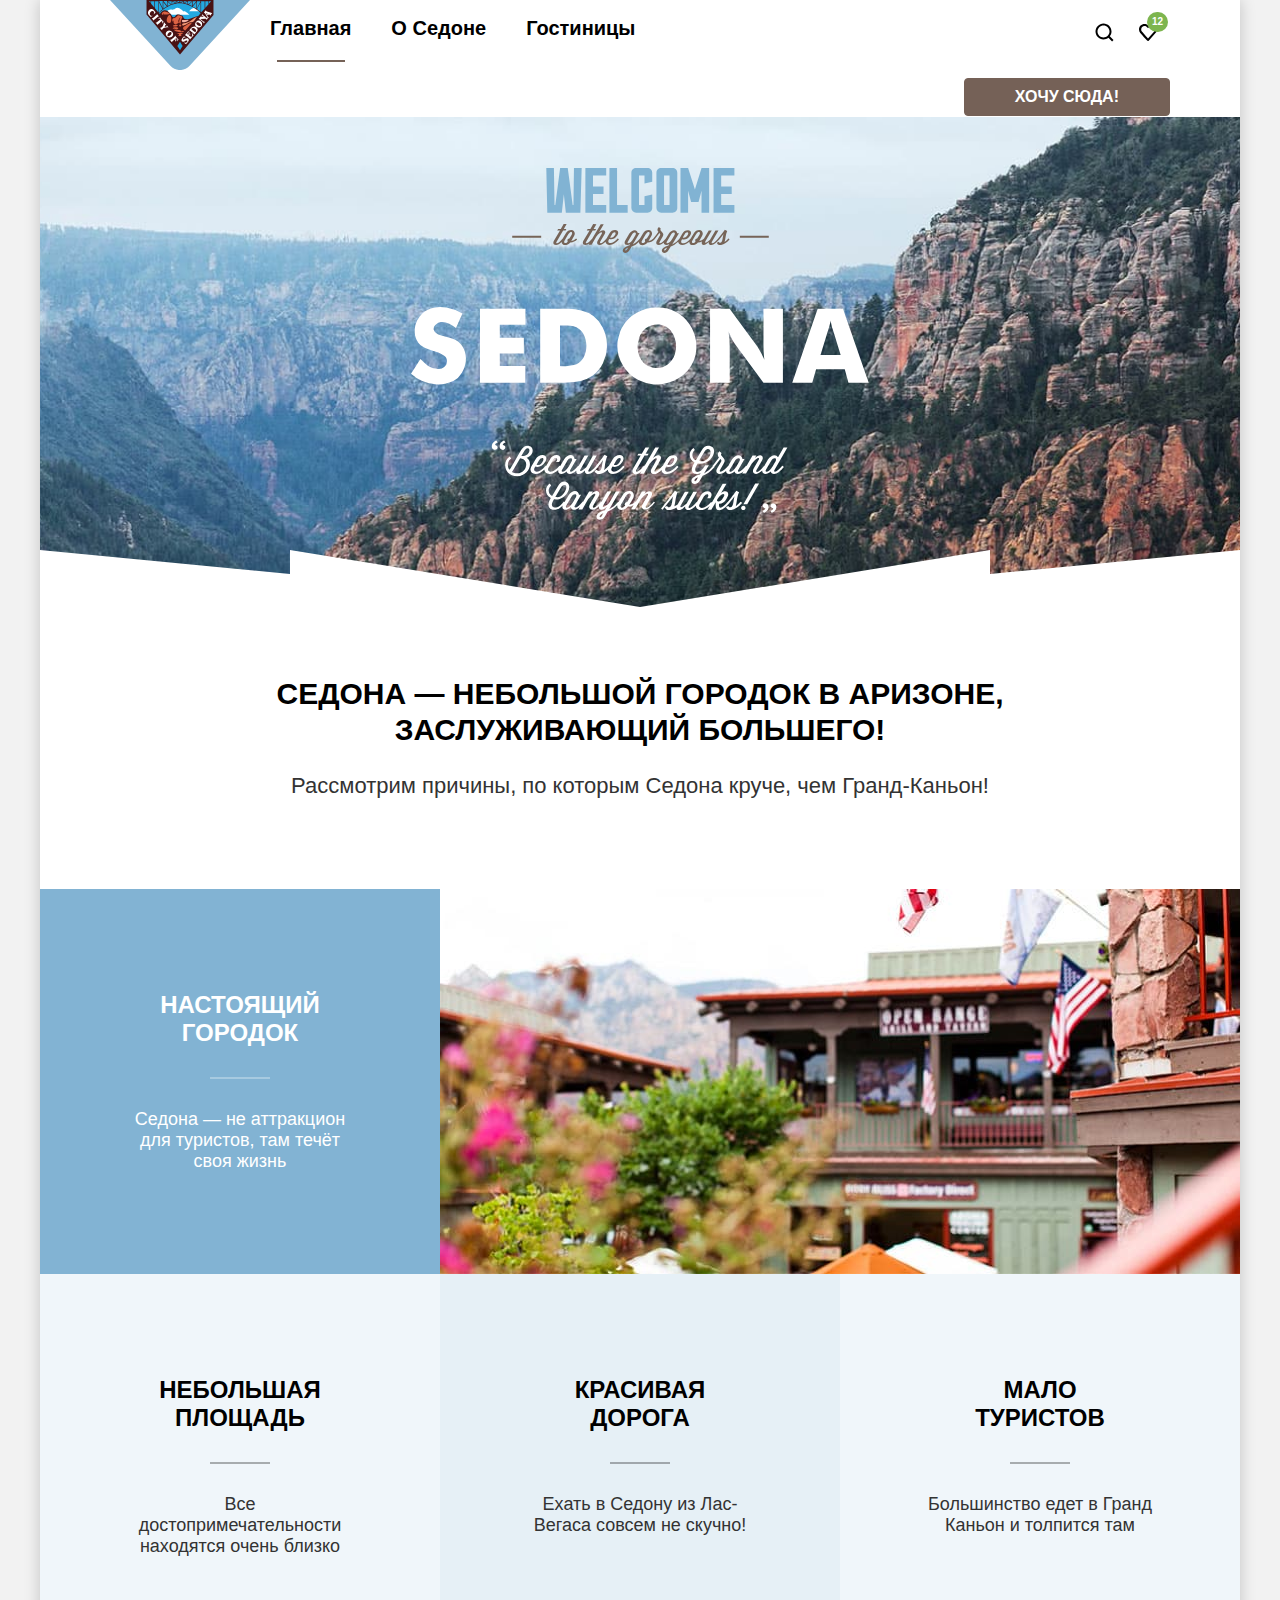
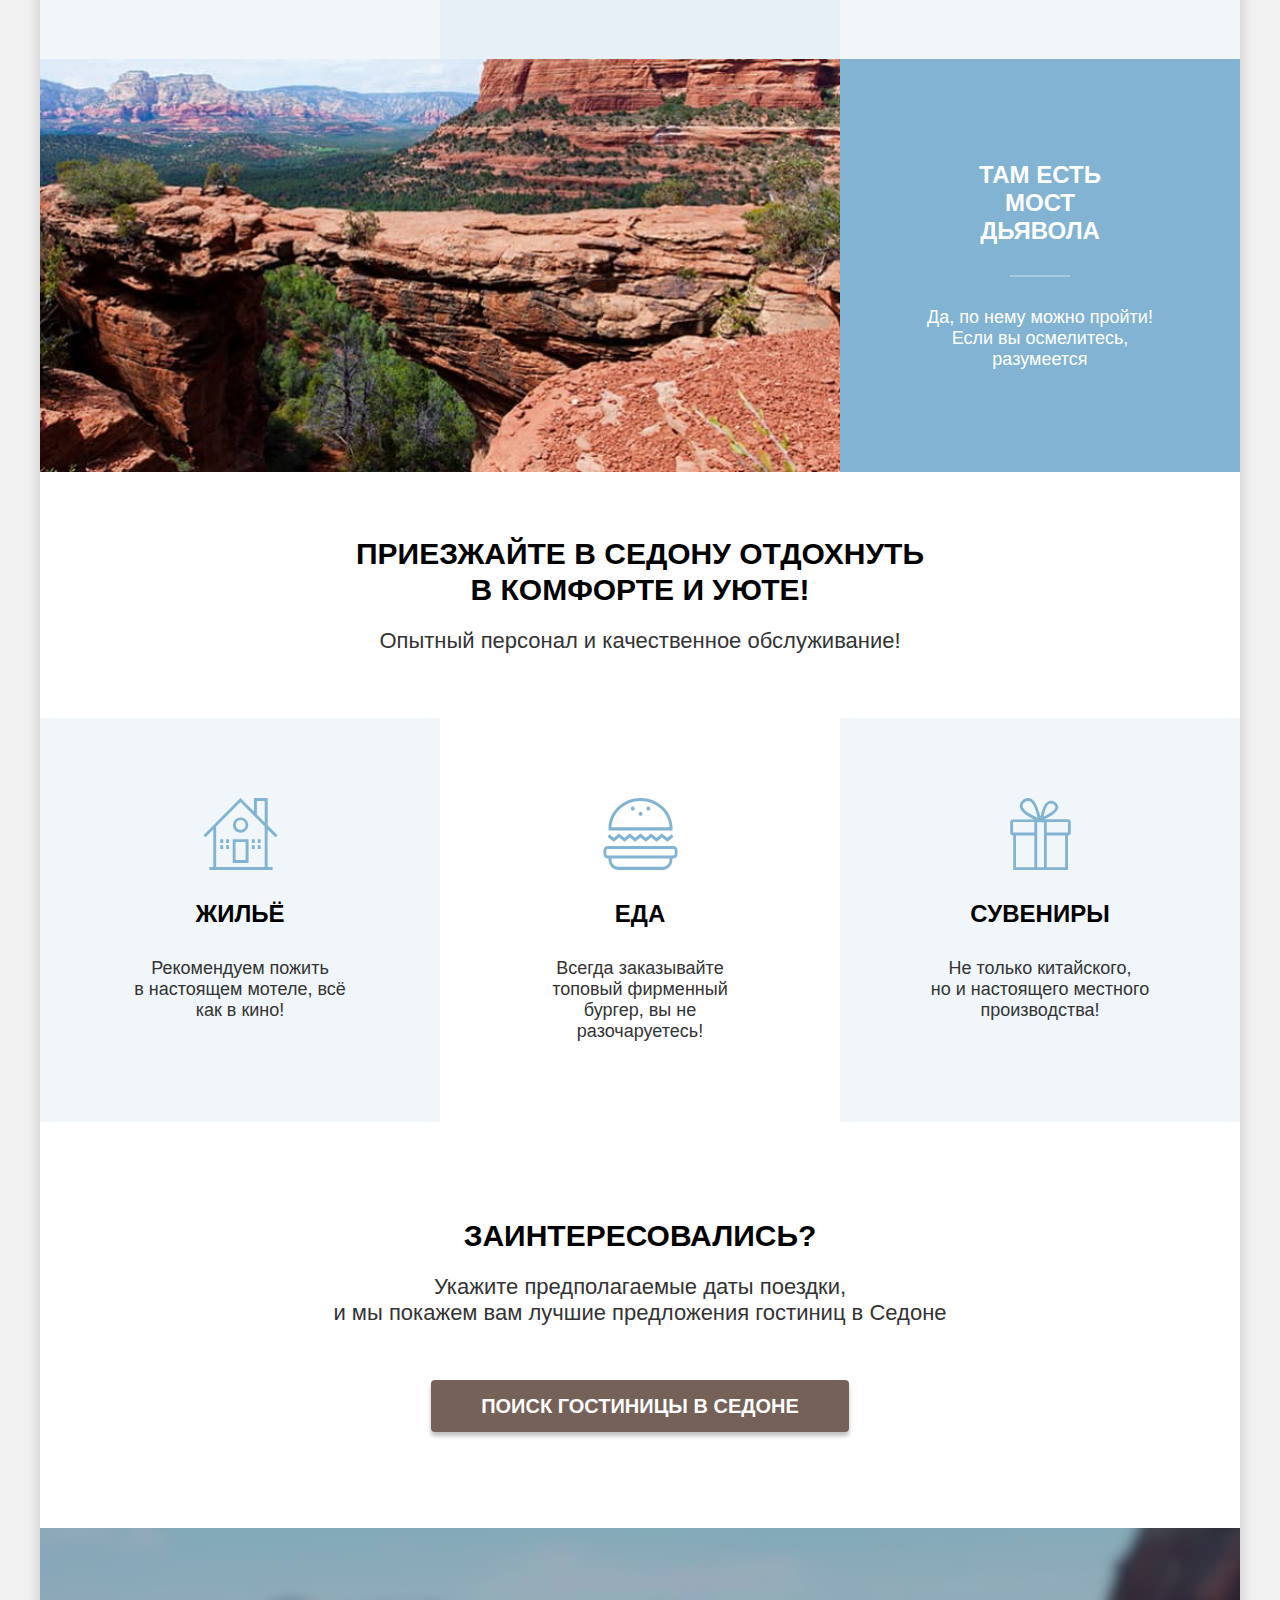
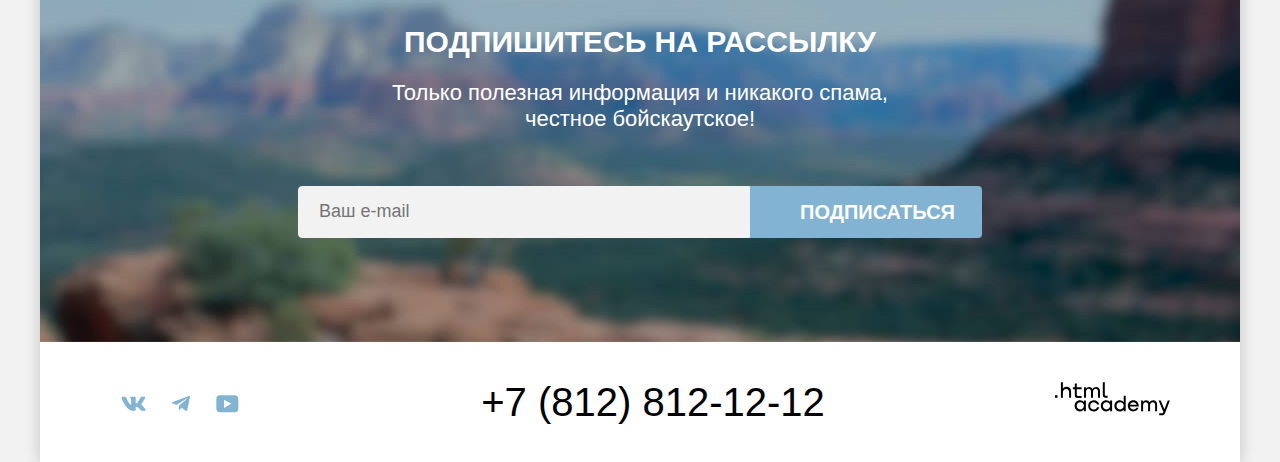
==== commit 1644b4fd: "Вносит корректировки наставника" ====
--- a/index.html
+++ b/index.html
@@ -67,7 +67,7 @@
             <li class="advantages-item color1">
 
               <div class="advantages-item-container">
-                <h3 class="advantages-subtitle color1">Настоящий <br>городок</h3>
+                <h3 class="advantages-subtitle color1 line1">Настоящий <br>городок</h3>
                 <p class="advantages-description color1">Седона — не аттракцион для туристов, там течёт своя жизнь</p>
               </div>
 
@@ -92,7 +92,7 @@
               <img class="bridge-image" src="images/bridge.jpg" width="800" height="385" alt="страшный природный мост">
 
               <div class="advantages-item-container">
-                <h3 class="advantages-subtitle color1">Там есть <br>мост дьявола</h3>
+                <h3 class="advantages-subtitle color1 line1">Там есть <br>мост дьявола</h3>
                 <p class="advantages-description color1">Да, по нему можно пройти! Если вы осмелитесь, разумеется</p>
               </div>
             </li>
--- a/styles/styles.css
+++ b/styles/styles.css
@@ -81,6 +81,7 @@
   width: 500px;
   display: flex;
   flex-wrap: wrap;
+  height: 100%;
 }
 
 .navigation-user {
@@ -101,6 +102,7 @@
   font-size: 20px;
   line-height: 24px;
   padding: 16px 20px 0;
+  height: 100%;
 }
 
 .navigation-link-current::after {
@@ -127,16 +129,20 @@
   background-position: center;
 }
 
-.navigation-user .navigation-item:nth-child(2) .navigation-link {
+.navigation-user .navigation-item:nth-child(2) {
   background-image: url("../images/heart.svg");
   background-repeat: no-repeat;
   background-position: center;
+  position: relative;
 }
 
 .favourites-count {
-  color: #ffffff;
+  position: absolute;
   min-width: 20px;
   height: 20px;
+  top: 1px;
+  left: 1px;
+  color: #ffffff;
   background-color: #7db54f;
   border-radius: 10px;
   font-size: 10px;
@@ -152,7 +158,6 @@
 .navigation-link-current::before {
   text-decoration: underline;
   text-decoration-color: #756257;
-
 }
 
 .navigation-link-favourites {
@@ -190,7 +195,7 @@
   background-repeat: no-repeat, no-repeat;
   background-position: center bottom, center center;
   background-color: #808080;
-  margin-top: -6px;
+  margin-top: -13px;
 }
 
 .welcome-image {
@@ -286,6 +291,14 @@
   display: block;
   width: 60px;
   border-bottom: 2px solid rgba(0, 0, 0, 0.3);
+  margin: 30px auto;
+}
+
+.line1::after {
+  content: "";
+  display: block;
+  width: 60px;
+  border-bottom: 2px solid rgba(255, 255, 255, 0.3);
   margin: 30px auto;
 }
 
@@ -511,12 +524,10 @@
   padding: 0;
   display: flex;
   flex-wrap: wrap;
-
 }
 
 .page-footer-contacts-link {
   display: block;
-  position: relative;
   padding: 13px 11px;
   width: 47px;
   height: 40px;
@@ -524,11 +535,6 @@
 
 .contacts-icon {
   fill: #82b3d3;
-  position: absolute;
-  top: 0;
-  right: 0;
-  bottom: 0;
-  left: 0;
   margin: auto auto;
 }
 
@@ -584,7 +590,7 @@
   background: #82b3d3 url("../images/filter-background.jpg") no-repeat center center;
   background-size: cover;
   padding: 35px 70px 70px;
-  margin-top: -6px;
+  margin-top: -13px;
 }
 
 .breadcrumbs-list {
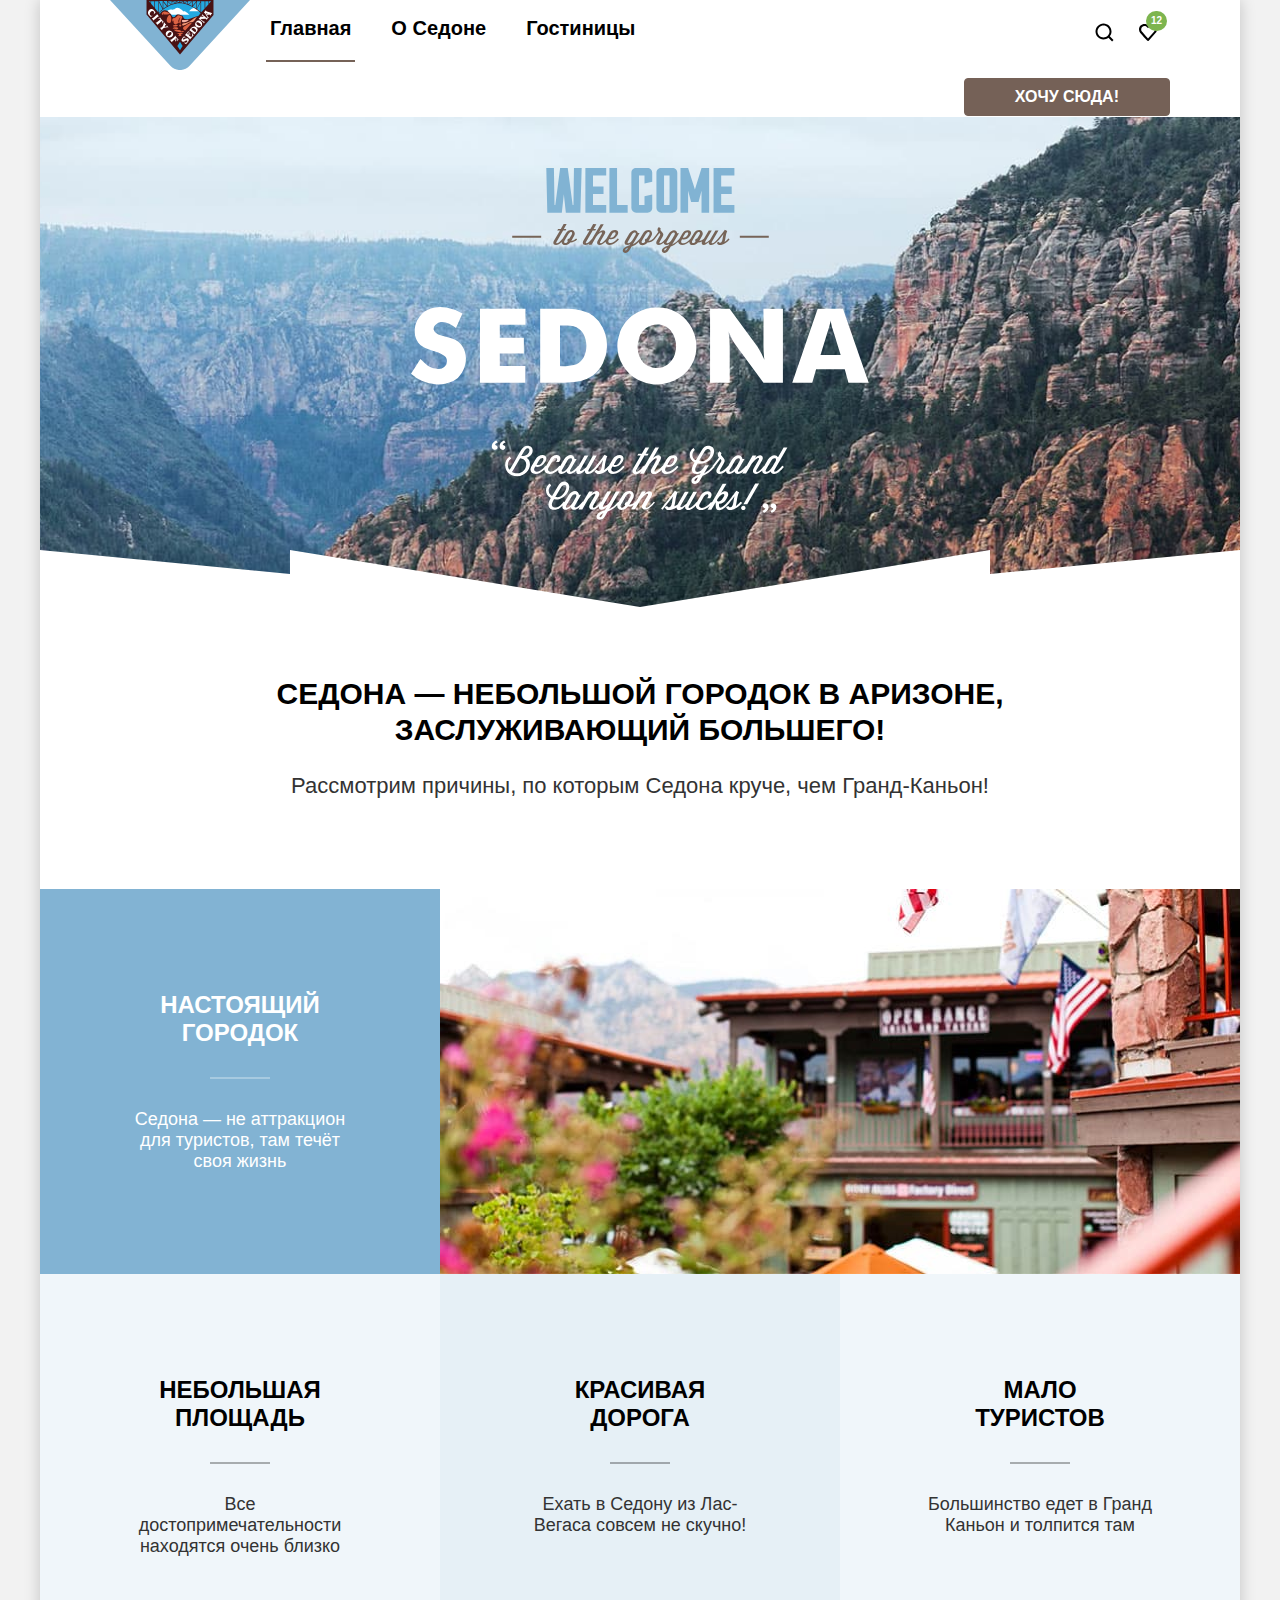
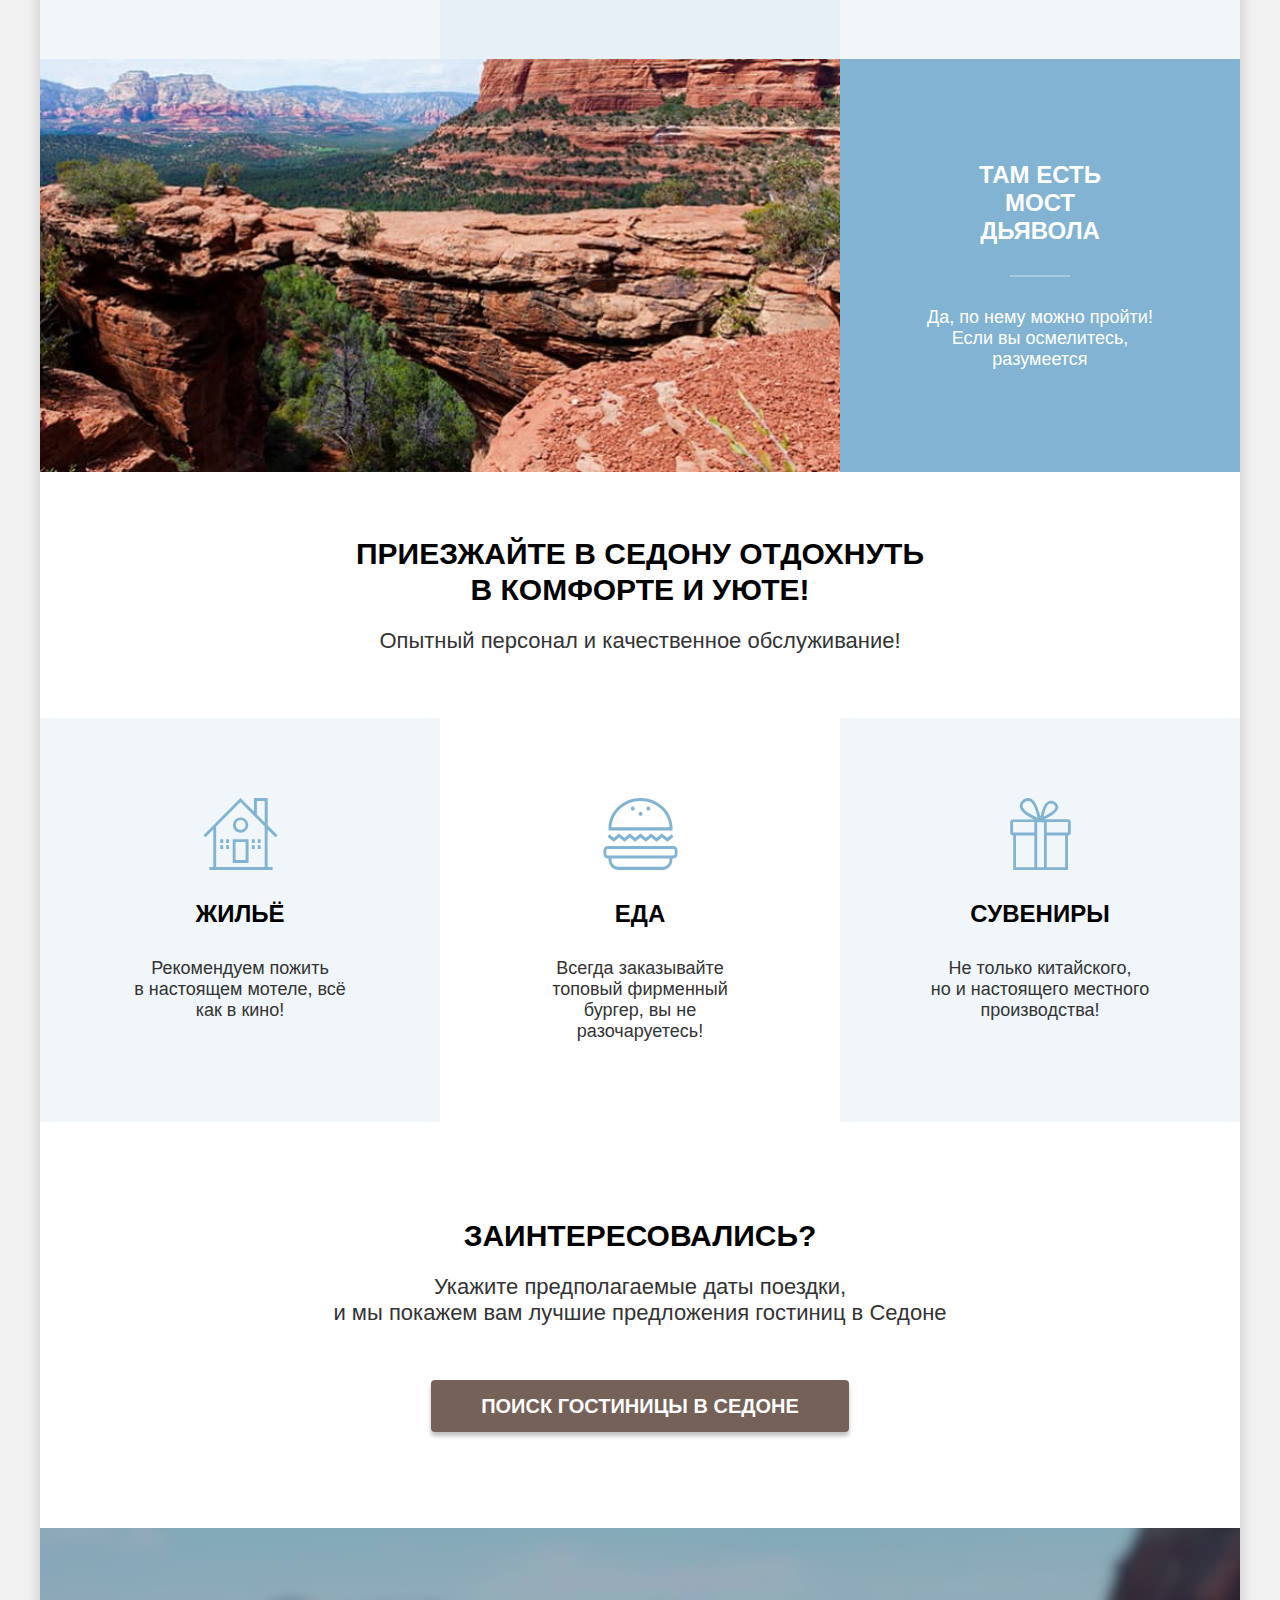
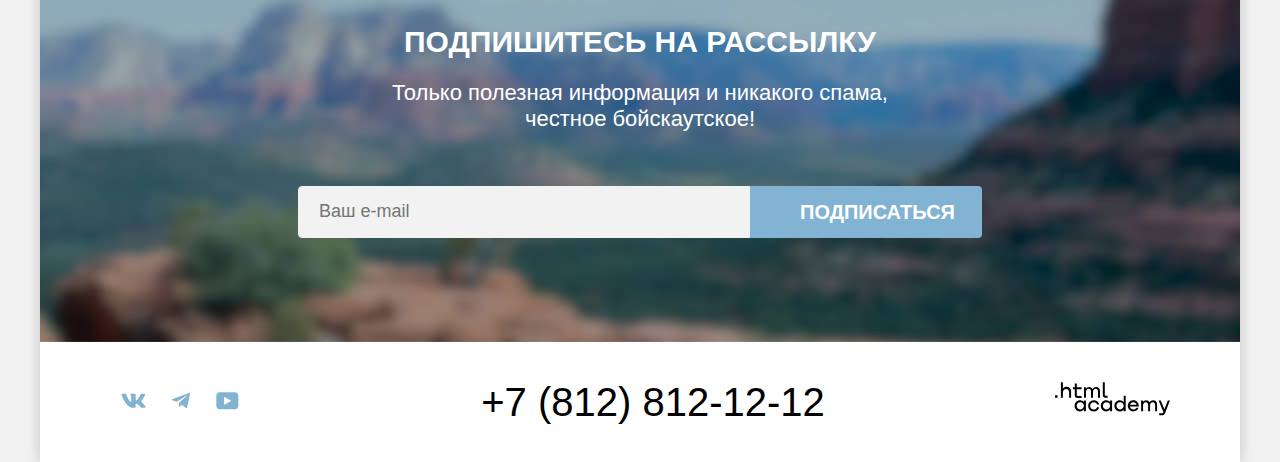
==== commit f0f5df5f: "Вносит корректировки наставника Часть 2" ====
--- a/index.html
+++ b/index.html
@@ -36,7 +36,7 @@
             <li class="navigation-item">
               <a class="navigation-link favourites-count" href="#">
                 <span class="visually-hidden">Избранных отелей:</span>
-                12</a>
+                <span class="favourites-count-span">12</span></a>
             </li>
             <li class="navigation-item">
               <a class="navigation-link-favourites" href="#">
--- a/styles/styles.css
+++ b/styles/styles.css
@@ -105,10 +105,16 @@
   height: 100%;
 }
 
+.navigation-link-current {
+  position: relative;
+}
+
 .navigation-link-current::after {
+  position: absolute;
+  left: 16px;
+  right: 16px;
   content: "";
   display: block;
-  width: 68px;
   border-bottom: 2px solid rgb(117, 98, 87);
   margin: 0 auto;
   padding-bottom: 20px;
@@ -117,10 +123,11 @@
 
 .navigation-user .navigation-item:nth-child(1),
 .navigation-user .navigation-item:nth-child(2) {
-  width: 44px;
-  height: 64px;
-  margin: 0;
-  padding: 12px 0;
+  min-width: 44px;
+  min-height: 64px;
+  margin: 0;
+  padding: 0;
+  position: relative;
 }
 
 .navigation-user .navigation-item:nth-child(1) .navigation-link {
@@ -133,26 +140,32 @@
   background-image: url("../images/heart.svg");
   background-repeat: no-repeat;
   background-position: center;
-  position: relative;
+
 }
 
 .favourites-count {
   position: absolute;
+  top: 11px;
+  left: 20px;
+
   min-width: 20px;
   height: 20px;
-  top: 1px;
-  left: 1px;
-  color: #ffffff;
+
   background-color: #7db54f;
   border-radius: 10px;
+
+  display: flex;
+  justify-content: center;
+  align-items: center;
+  flex-wrap: wrap;
+  padding: 0;
+}
+
+.favourites-count-span {
+  color: #ffffff;
   font-size: 10px;
   line-height: 10px;
-  display: flex;
-  justify-content: center;
-  align-items: center;
-  flex-wrap: wrap;
   padding: 5px;
-  margin: 11px 4px 33px 20px;
 }
 
 .navigation-link-current::before {
@@ -528,7 +541,7 @@
 
 .page-footer-contacts-link {
   display: block;
-  padding: 13px 11px;
+  padding: 10px;
   width: 47px;
   height: 40px;
 }
@@ -728,7 +741,8 @@
   width: 143px;
   padding: 12px 20px;
   background: rgb(242, 242, 242);
-  border: 0 solid rgb(242, 242, 242)
+  border: 0 solid rgb(242, 242, 242);
+  outline: none;
 }
 
 .hotel-price-input:hover {
@@ -763,6 +777,7 @@
 .hotels-filter-submit-button {
   display: block;
   cursor: pointer;
+  outline: none;
 }
 
 .hotels-filter-submit-button:hover,
@@ -848,6 +863,7 @@
   border-radius: 4px;
   margin-left: auto;
   height: 49px;
+  outline: none;
 }
 
 .select-control-option {
@@ -858,8 +874,8 @@
   box-sizing: border-box;
 }
 
-.select-control-option:hover,
-.select-control-option:focus {
+.select-control:hover,
+.select-control:focus {
   box-sizing: border-box;
   border: 2px solid rgb(104, 162, 202);
 }
@@ -884,15 +900,19 @@
   height: 48px;
 }
 
-.select-button-item:hover {
+.select-button {
+  outline: none;
+}
+
+.select-button:hover {
   border: 2px solid rgb(0, 0, 0);
 }
 
-.select-button-item:focus {
+.select-button:focus {
   border: 2px solid rgb(104, 162, 202);
 }
 
-.select-button-item:active {
+.select-button:active {
   border: 2px solid rgb(0, 0, 0);
 }
 
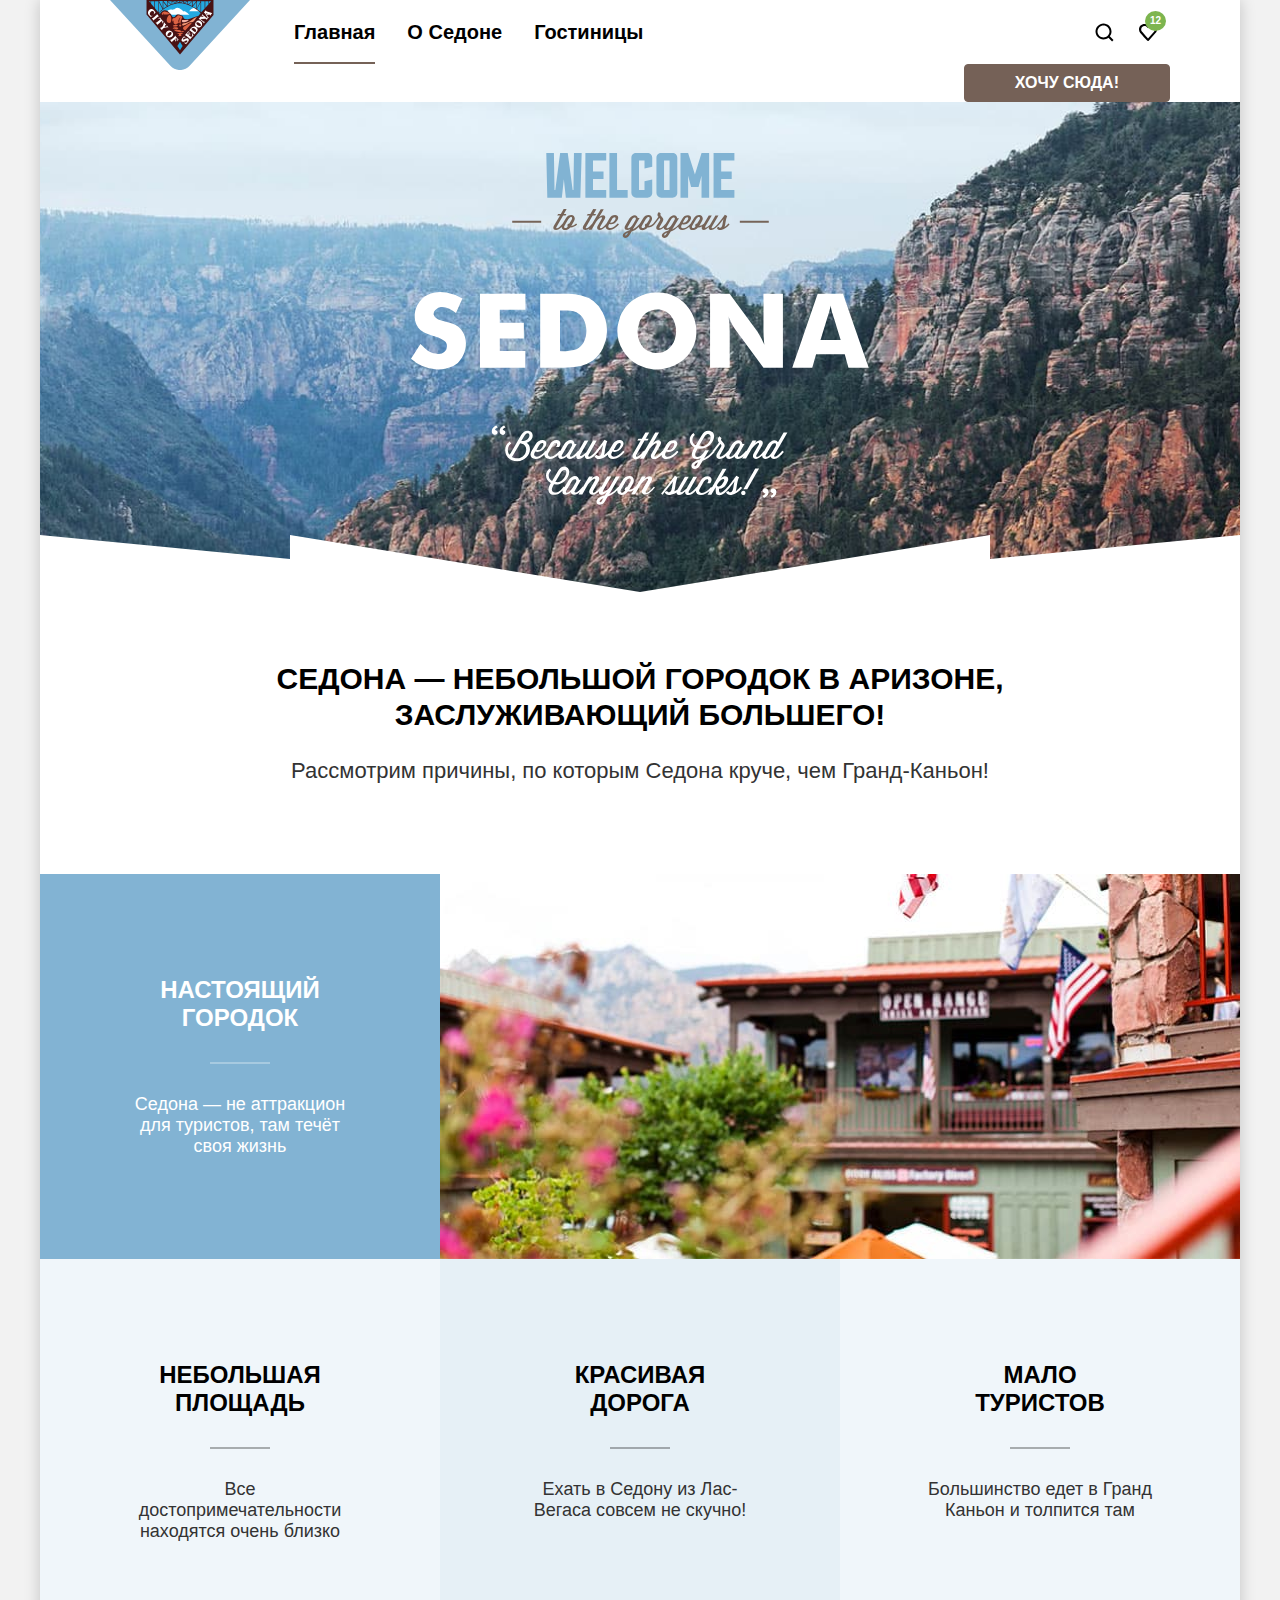
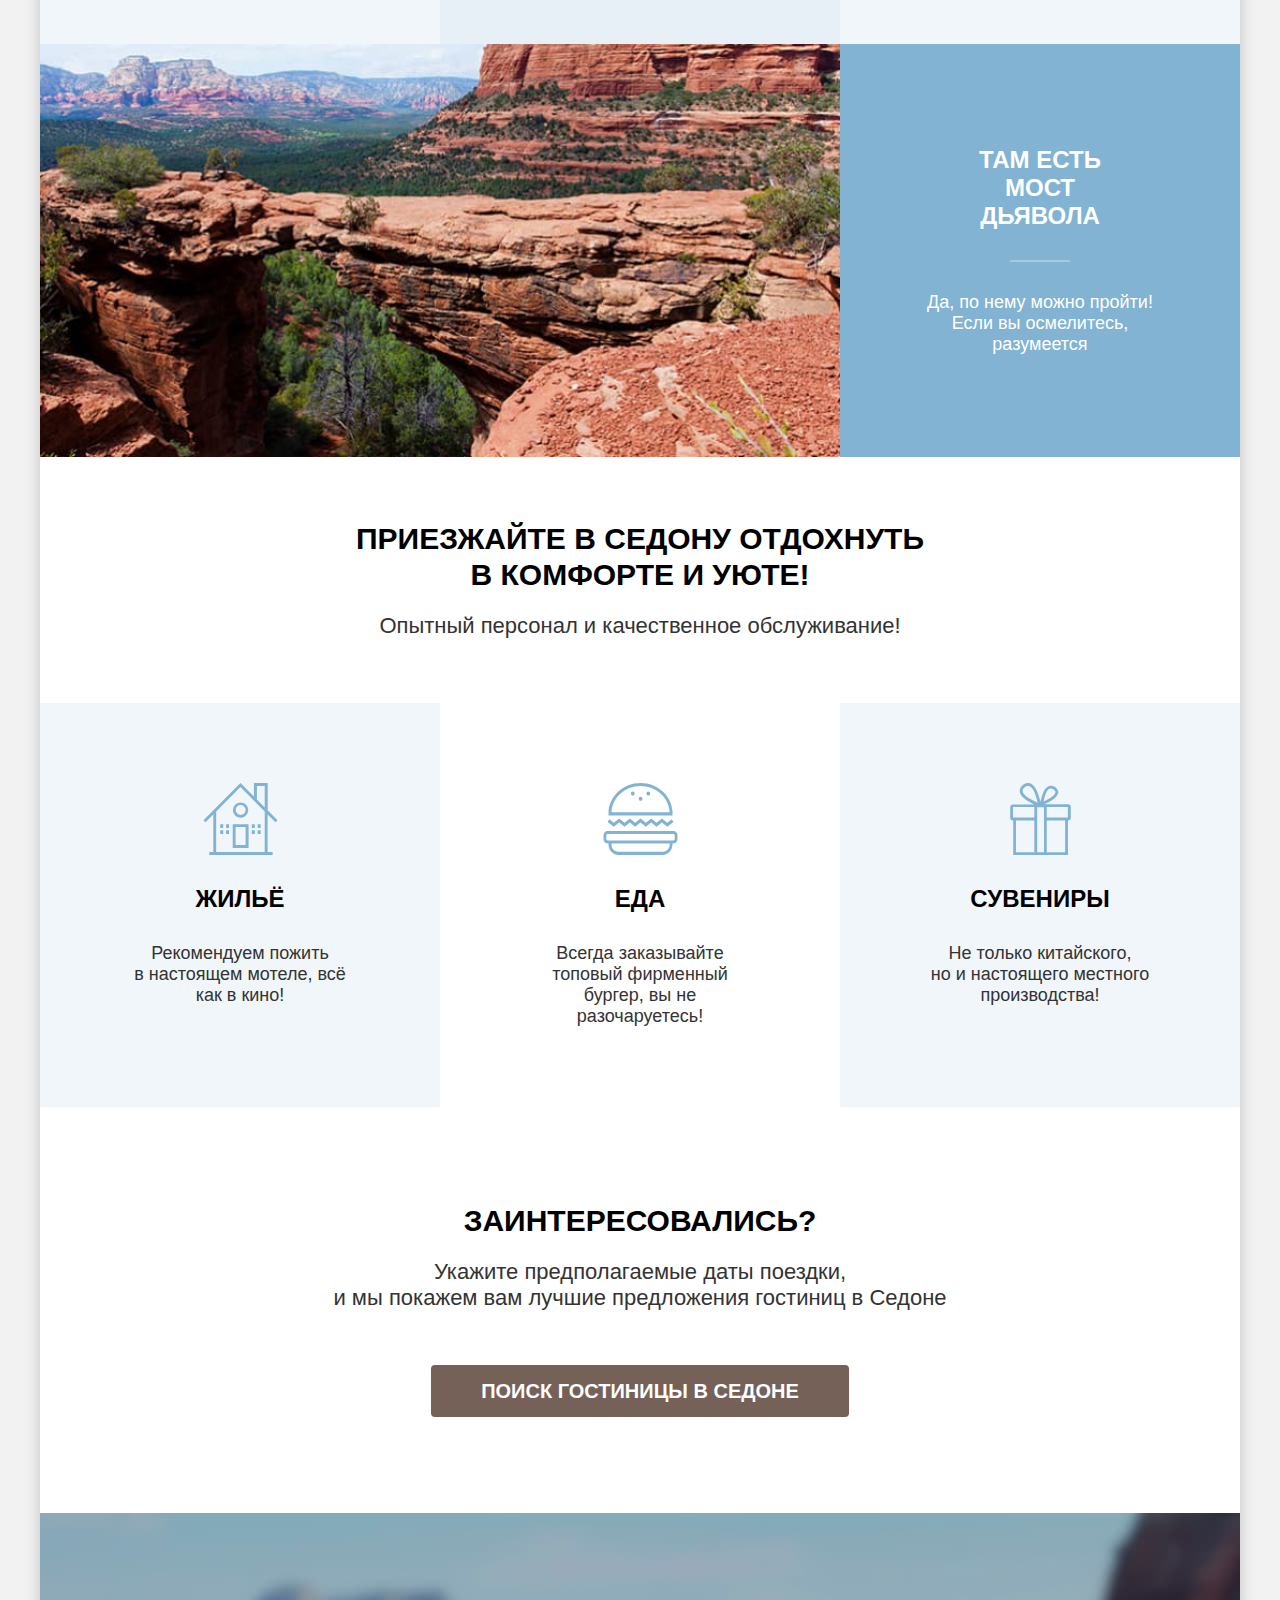
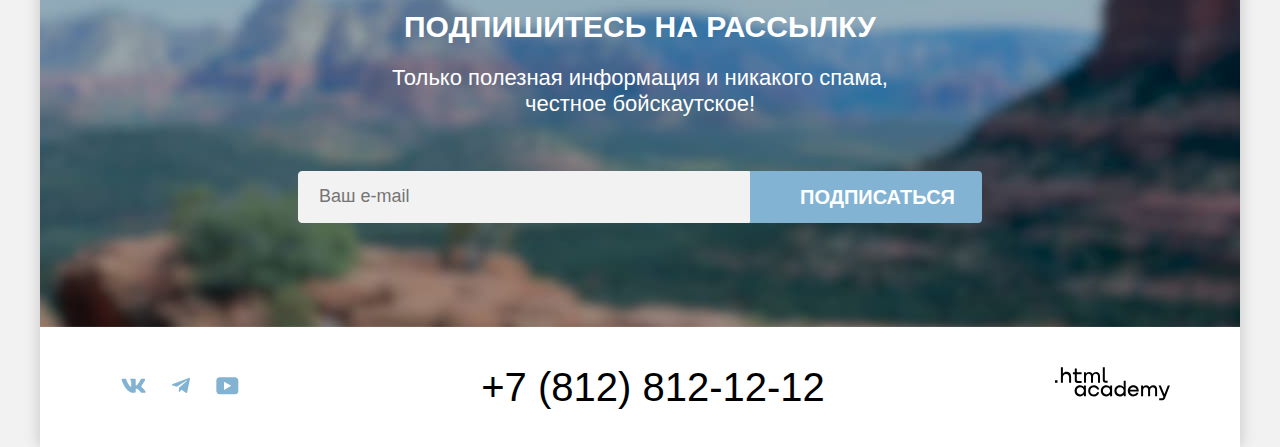
==== commit cf735da5: "Добавляет кастомизацию radio и range цены" ====
--- a/index.html
+++ b/index.html
@@ -1,201 +1,191 @@
 <!DOCTYPE html>
 <html lang="ru">
 
-  <head>
-    <meta charset="utf-8">
-    <title>HTML Academy: Седона</title>
-    <link type="image/x-icon" href="images/favicon.svg" rel="shortcut icon">
-    <link rel="stylesheet" href="styles/styles.css">
-  </head>
+	<head>
+		<meta charset="utf-8">
+		<title>HTML Academy: Седона</title>
+		<link type="image/x-icon" href="images/favicon.svg" rel="shortcut icon">
+		<link rel="stylesheet" href="styles/styles.css">
+	</head>
 
-  <body>
-    <div class="container">
-      <!-- Header -->
-      <header class="main-page-header">
-        <nav class="navigation">
-          <a class="header-link" href="index.html" aria-current="page">
-            <img class="logo" src="images/logo.svg" width="140" height="70" alt="Логотип города Седона">
-          </a>
-          <ul class="navigation-list">
-            <li class="navigation-item">
-              <a class="navigation-link navigation-link-current" href="index.html">Главная</a>
-            </li>
-            <li class="navigation-item">
-              <a class="navigation-link" href="#">О Седоне</a>
-            </li>
-            <li class="navigation-item">
-              <a class="navigation-link" href="catalog.html">Гостиницы</a>
-            </li>
-          </ul>
-          <ul class="navigation-list navigation-user">
-            <li class="navigation-item">
-              <a class="navigation-link" href="#">
-                <span class="visually-hidden">Поиск</span>
-              </a>
-            </li>
-            <li class="navigation-item">
-              <a class="navigation-link favourites-count" href="#">
-                <span class="visually-hidden">Избранных отелей:</span>
-                <span class="favourites-count-span">12</span></a>
-            </li>
-            <li class="navigation-item">
-              <a class="navigation-link-favourites" href="#">
-                <span class="visually-hidden">Переход на страницу с информацией о городе Седона</span>
-                Хочу сюда!</a>
-            </li>
-          </ul>
-        </nav>
-      </header>
+	<body>
+		<div class="container">
+			<!-- Header -->
+			<header class="main-page-header">
+				<nav class="navigation">
+					<a class="header-link" href="index.html" aria-current="page">
+						<img class="logo" src="images/logo.svg" width="140" height="70" alt="Логотип города Седона">
+					</a>
+					<ul class="navigation-list">
+						<li class="navigation-item">
+							<a class="navigation-link navigation-link-current" href="index.html">Главная</a>
+						</li>
+						<li class="navigation-item">
+							<a class="navigation-link" href="#">О Седоне</a>
+						</li>
+						<li class="navigation-item">
+							<a class="navigation-link" href="catalog.html">Гостиницы</a>
+						</li>
+					</ul>
+					<ul class="navigation-list navigation-user">
+						<li class="navigation-item">
+							<a class="navigation-link" href="#">
+								<span class="visually-hidden">Поиск</span>
+							</a>
+						</li>
+						<li class="navigation-item">
+							<a class="navigation-link favourites-count" href="#">
+								<span class="visually-hidden">Избранных отелей:</span>
+								<span class="favourites-count-span">12</span></a>
+						</li>
+						<li class="navigation-item">
+							<a class="navigation-link-favourites" href="#">
+								<span class="visually-hidden">Переход на страницу с информацией о городе Седона</span>
+								Хочу сюда!</a>
+						</li>
+					</ul>
+				</nav>
+			</header>
 
-      <!-- Main -->
-      <main class="main-container main-index-page">
+			<!-- Main -->
+			<main class="main-container main-index-page">
 
-        <!-- Welcome -->
-        <section class="welcome">
-          <h1 class="visually-hidden">Гостиницы города Седоны в Америке</h1>
-          <img class="welcome-image" src="images/welcome-text.svg" width="457" height="352"
-            alt="Welcome to the gorgeous Sedona. Because the Grand Canyon sucks!">
-        </section>
+				<!-- Welcome -->
+				<section class="welcome">
+					<h1 class="visually-hidden">Гостиницы города Седоны в Америке</h1>
+					<img class="welcome-image" src="images/welcome-text.svg" width="457" height="352" alt="Welcome to the gorgeous Sedona. Because the Grand Canyon sucks!">
+				</section>
 
-        <!-- Advantages -->
-        <section class="advantages">
-          <div class="advantages-title-container">
-            <h2 class="advantages-title">Седона — небольшой городок в Аризоне, <br>заслуживающий большего!</h2>
-            <p class="advantages-title-description">Рассмотрим причины, по которым Седона круче, чем Гранд-Каньон!</p>
-          </div>
-          <ul class="advantages-list">
-            <li class="advantages-item color1">
+				<!-- Advantages -->
+				<section class="advantages">
+					<div class="advantages-title-container">
+						<h2 class="advantages-title">Седона — небольшой городок в Аризоне, <br>заслуживающий большего!</h2>
+						<p class="advantages-title-description">Рассмотрим причины, по которым Седона круче, чем Гранд-Каньон!</p>
+					</div>
+					<ul class="advantages-list">
+						<li class="advantages-item color1">
 
-              <div class="advantages-item-container">
-                <h3 class="advantages-subtitle color1 line1">Настоящий <br>городок</h3>
-                <p class="advantages-description color1">Седона — не аттракцион для туристов, там течёт своя жизнь</p>
-              </div>
+							<div class="advantages-item-container">
+								<h3 class="advantages-subtitle color1 line1">Настоящий <br>городок</h3>
+								<p class="advantages-description color1">Седона — не аттракцион для туристов, там течёт своя жизнь</p>
+							</div>
 
-              <img class="city-sedona-image" src="images/city-sedona.jpg" width="800" height="385"
-                alt="двухэтажное кафе в городе">
+							<img class="city-sedona-image" src="images/city-sedona.jpg" width="800" height="385" alt="двухэтажное кафе в городе">
 
-            </li>
+						</li>
 
-            <li class="advantages-item color2">
-              <h3 class="advantages-subtitle">Небольшая <br>площадь</h3>
-              <p class="advantages-description">Все достопримечательности находятся очень близко</p>
-            </li>
-            <li class="advantages-item color3">
-              <h3 class="advantages-subtitle">Красивая <br>дорога</h3>
-              <p class="advantages-description">Ехать в Седону из Лас-Вегаса совсем не скучно!</p>
-            </li>
-            <li class="advantages-item color2">
-              <h3 class="advantages-subtitle">Мало <br>туристов</h3>
-              <p class="advantages-description">Большинство едет в Гранд Каньон и толпится там</p>
-            </li>
-            <li class="advantages-item color1">
-              <img class="bridge-image" src="images/bridge.jpg" width="800" height="385" alt="страшный природный мост">
+						<li class="advantages-item color2">
+							<h3 class="advantages-subtitle">Небольшая <br>площадь</h3>
+							<p class="advantages-description">Все достопримечательности находятся очень близко</p>
+						</li>
+						<li class="advantages-item color3">
+							<h3 class="advantages-subtitle">Красивая <br>дорога</h3>
+							<p class="advantages-description">Ехать в Седону из Лас-Вегаса совсем не скучно!</p>
+						</li>
+						<li class="advantages-item color2">
+							<h3 class="advantages-subtitle">Мало <br>туристов</h3>
+							<p class="advantages-description">Большинство едет в Гранд Каньон и толпится там</p>
+						</li>
+						<li class="advantages-item color1">
+							<img class="bridge-image" src="images/bridge.jpg" width="800" height="385" alt="страшный природный мост">
 
-              <div class="advantages-item-container">
-                <h3 class="advantages-subtitle color1 line1">Там есть <br>мост дьявола</h3>
-                <p class="advantages-description color1">Да, по нему можно пройти! Если вы осмелитесь, разумеется</p>
-              </div>
-            </li>
-          </ul>
-        </section>
+							<div class="advantages-item-container">
+								<h3 class="advantages-subtitle color1 line1">Там есть <br>мост дьявола</h3>
+								<p class="advantages-description color1">Да, по нему можно пройти! Если вы осмелитесь, разумеется</p>
+							</div>
+						</li>
+					</ul>
+				</section>
 
-        <!-- Services -->
-        <section class="services">
-          <div class="services-title-container">
-            <h2 class="services-title">Приезжайте в Седону отдохнуть <br>в комфорте и уюте!</h2>
-            <p class="services-title-description">Опытный персонал и качественное обслуживание!</p>
-          </div>
-          <ul class="services-list">
-            <li class="services-item color2">
-              <div class="services-image home"></div>
-              <h3 class="services-subtitle">Жильё</h3>
-              <p class="services-description">Рекомендуем пожить <br>в настоящем мотеле, всё как в кино!</p>
-            </li>
-            <li class="services-item">
-              <div class="services-image food"></div>
-              <h3 class="services-subtitle">Еда</h3>
-              <p class="services-description">Всегда заказывайте <br>топовый фирменный бургер, вы не разочаруетесь!</p>
-            </li>
-            <li class="services-item color2">
-              <div class="services-image souvenirs"></div>
-              <h3 class="services-subtitle ">Сувениры</h3>
-              <p class="services-description">Не только китайского, <br>но и настоящего местного производства!</p>
-            </li>
-          </ul>
-        </section>
+				<!-- Services -->
+				<section class="services">
+					<div class="services-title-container">
+						<h2 class="services-title">Приезжайте в Седону отдохнуть <br>в комфорте и уюте!</h2>
+						<p class="services-title-description">Опытный персонал и качественное обслуживание!</p>
+					</div>
+					<ul class="services-list">
+						<li class="services-item color2">
+							<div class="services-image home"></div>
+							<h3 class="services-subtitle">Жильё</h3>
+							<p class="services-description">Рекомендуем пожить <br>в настоящем мотеле, всё как в кино!</p>
+						</li>
+						<li class="services-item">
+							<div class="services-image food"></div>
+							<h3 class="services-subtitle">Еда</h3>
+							<p class="services-description">Всегда заказывайте <br>топовый фирменный бургер, вы не разочаруетесь!</p>
+						</li>
+						<li class="services-item color2">
+							<div class="services-image souvenirs"></div>
+							<h3 class="services-subtitle ">Сувениры</h3>
+							<p class="services-description">Не только китайского, <br>но и настоящего местного производства!</p>
+						</li>
+					</ul>
+				</section>
 
-        <!-- Searching hotels -->
-        <section class="searching-hotels">
-          <h2 class="searching-hotels-title">Заинтересовались?</h2>
-          <p class="searching-hotels-description">Укажите предполагаемые даты поездки, <br>и мы покажем вам лучшие
-            предложения
-            гостиниц в Седоне</p>
-          <button class="searching-hotels-button" type="button">Поиск Гостиницы в Седоне</button>
-        </section>
+				<!-- Searching hotels -->
+				<section class="searching-hotels">
+					<h2 class="searching-hotels-title">Заинтересовались?</h2>
+					<p class="searching-hotels-description">Укажите предполагаемые даты поездки, <br>и мы покажем вам лучшие
+						предложения
+						гостиниц в Седоне</p>
+					<button class="searching-hotels-button" type="button">Поиск Гостиницы в Седоне</button>
+				</section>
 
-        <!-- Subscription -->
-        <section class="subscription">
-          <h2 class="subscription-title">Подпишитесь на рассылку</h2>
-          <p class="subscription-description">Только полезная информация и никакого спама, <br>честное бойскаутское!</p>
-          <form class="subscription-form" action="https://echo.htmlacademy.ru" method="post">
-            <label class="subscription-label">
-              <input class="subscription-input" type="email" name="email" placeholder="Ваш e-mail" required>
-            </label>
-            <button class="subscription-button" type="submit">Подписаться</button>
-          </form>
-        </section>
-      </main>
+				<!-- Subscription -->
+				<section class="subscription">
+					<h2 class="subscription-title">Подпишитесь на рассылку</h2>
+					<p class="subscription-description">Только полезная информация и никакого спама, <br>честное бойскаутское!</p>
+					<form class="subscription-form" action="https://echo.htmlacademy.ru" method="post">
+						<label class="subscription-label">
+							<input class="subscription-input" type="email" name="email" placeholder="Ваш e-mail" required>
+						</label>
+						<button class="subscription-button" type="submit">Подписаться</button>
+					</form>
+				</section>
+			</main>
 
-      <!-- Footer -->
-      <footer class="page-footer">
-        <h2 class="visually-hidden">Контакты</h2>
-        <ul class="page-footer-contacts-list">
-          <li class="page-footer-contacts-item">
-            <a class="page-footer-contacts-link" href="https://vk.com/htmlacademy">
-              <svg class="contacts-icon" aria-hidden="true" focusable="false" xmlns="http://www.w3.org/2000/svg"
-                width="25" height="15" fill="none">
-                <path fill-rule="evenodd"
-                  d="M24.12 1.8c.16-.54 0-.94-.8-.94H20.7c-.67 0-.98.34-1.15.73 0 0-1.33 3.2-3.22 5.27-.61.6-.9.8-1.23.8-.16 0-.41-.2-.41-.75v-5.1c0-.66-.19-.95-.74-.95H9.82c-.42 0-.67.3-.67.59 0 .62.95.76 1.04 2.51v3.8c0 .83-.15.98-.48.98-.9 0-3.06-3.2-4.34-6.88-.25-.72-.5-1-1.18-1H1.57c-.75 0-.9.34-.9.73 0 .68.89 4.07 4.14 8.55 2.17 3.06 5.23 4.72 8 4.72 1.68 0 1.88-.37 1.88-1v-2.32c0-.74.16-.88.7-.88.38 0 1.05.19 2.6 1.66 1.79 1.75 2.08 2.54 3.08 2.54h2.63c.75 0 1.12-.37.9-1.1-.23-.72-1.08-1.77-2.2-3.02-.62-.71-1.54-1.48-1.82-1.86-.39-.5-.28-.71 0-1.15 0 0 3.2-4.42 3.54-5.93Z"
-                  clip-rule="evenodd" />
-              </svg>
-              <span class="visually-hidden">Переход на сайт Вконтакте</span>
-            </a>
-          </li>
-          <li class="page-footer-contacts-item">
-            <a class="page-footer-contacts-link" href="https://t.me/htmlacademy">
-              <svg class="contacts-icon" aria-hidden="true" focusable="false" xmlns="http://www.w3.org/2000/svg"
-                width="18" height="16" fill="none">
-                <path
-                  d="M16.79.96.84 7.1c-1.09.44-1.08 1.05-.2 1.32l4.1 1.28 9.47-5.98c.44-.27.85-.13.52.17l-7.68 6.93-.28 4.22c.41 0 .6-.2.83-.41l1.99-1.94 4.13 3.06c.77.42 1.31.2 1.5-.71l2.72-12.8c.28-1.1-.43-1.61-1.16-1.28Z" />
-              </svg>
-              <span class="visually-hidden">Переход в Телеграмм</span>
-            </a>
-          </li>
-          <li class="page-footer-contacts-item">
-            <a class="page-footer-contacts-link" href="https://www.youtube.com/user/htmlacademyru">
-              <svg class="contacts-icon" aria-hidden="true" focusable="false" xmlns="http://www.w3.org/2000/svg"
-                width="23" height="18" fill="none">
-                <path
-                  d="M18.94.36H3.51C1.65.36.33 1.95.33 3.76v10.09c0 1.91 1.32 3.5 3.18 3.5h15.65c1.64 0 3.17-1.59 3.17-3.4V3.76c-.22-1.8-1.53-3.4-3.39-3.4ZM7.99 12.89V4.82l7.34 4.04-7.34 4.03Z" />
-              </svg>
-              <span class="visually-hidden">Переход на сайт Ютуб</span>
-            </a>
-          </li>
-        </ul>
-        <a class="page-footer-contacts-phone" href="tel:+78128121212">
-          <span class="visually-hidden">Телефон для связи:</span> +7 (812) 812-12-12
-        </a>
-        <a class="page-footer-site-developer" href="https://htmlacademy.ru/">
+			<!-- Footer -->
+			<footer class="page-footer">
+				<h2 class="visually-hidden">Контакты</h2>
+				<ul class="page-footer-contacts-list">
+					<li class="page-footer-contacts-item">
+						<a class="page-footer-contacts-link" href="https://vk.com/htmlacademy">
+							<svg class="contacts-icon" aria-hidden="true" focusable="false" xmlns="http://www.w3.org/2000/svg" width="25" height="15" fill="none">
+								<path fill-rule="evenodd" d="M24.12 1.8c.16-.54 0-.94-.8-.94H20.7c-.67 0-.98.34-1.15.73 0 0-1.33 3.2-3.22 5.27-.61.6-.9.8-1.23.8-.16 0-.41-.2-.41-.75v-5.1c0-.66-.19-.95-.74-.95H9.82c-.42 0-.67.3-.67.59 0 .62.95.76 1.04 2.51v3.8c0 .83-.15.98-.48.98-.9 0-3.06-3.2-4.34-6.88-.25-.72-.5-1-1.18-1H1.57c-.75 0-.9.34-.9.73 0 .68.89 4.07 4.14 8.55 2.17 3.06 5.23 4.72 8 4.72 1.68 0 1.88-.37 1.88-1v-2.32c0-.74.16-.88.7-.88.38 0 1.05.19 2.6 1.66 1.79 1.75 2.08 2.54 3.08 2.54h2.63c.75 0 1.12-.37.9-1.1-.23-.72-1.08-1.77-2.2-3.02-.62-.71-1.54-1.48-1.82-1.86-.39-.5-.28-.71 0-1.15 0 0 3.2-4.42 3.54-5.93Z" clip-rule="evenodd" />
+							</svg>
+							<span class="visually-hidden">Переход на сайт Вконтакте</span>
+						</a>
+					</li>
+					<li class="page-footer-contacts-item">
+						<a class="page-footer-contacts-link" href="https://t.me/htmlacademy">
+							<svg class="contacts-icon" aria-hidden="true" focusable="false" xmlns="http://www.w3.org/2000/svg" width="18" height="16" fill="none">
+								<path d="M16.79.96.84 7.1c-1.09.44-1.08 1.05-.2 1.32l4.1 1.28 9.47-5.98c.44-.27.85-.13.52.17l-7.68 6.93-.28 4.22c.41 0 .6-.2.83-.41l1.99-1.94 4.13 3.06c.77.42 1.31.2 1.5-.71l2.72-12.8c.28-1.1-.43-1.61-1.16-1.28Z" />
+							</svg>
+							<span class="visually-hidden">Переход в Телеграмм</span>
+						</a>
+					</li>
+					<li class="page-footer-contacts-item">
+						<a class="page-footer-contacts-link" href="https://www.youtube.com/user/htmlacademyru">
+							<svg class="contacts-icon" aria-hidden="true" focusable="false" xmlns="http://www.w3.org/2000/svg" width="23" height="18" fill="none">
+								<path d="M18.94.36H3.51C1.65.36.33 1.95.33 3.76v10.09c0 1.91 1.32 3.5 3.18 3.5h15.65c1.64 0 3.17-1.59 3.17-3.4V3.76c-.22-1.8-1.53-3.4-3.39-3.4ZM7.99 12.89V4.82l7.34 4.04-7.34 4.03Z" />
+							</svg>
+							<span class="visually-hidden">Переход на сайт Ютуб</span>
+						</a>
+					</li>
+				</ul>
+				<a class="page-footer-contacts-phone" href="tel:+78128121212">
+					<span class="visually-hidden">Телефон для связи:</span> +7 (812) 812-12-12
+				</a>
+				<a class="page-footer-site-developer" href="https://htmlacademy.ru/">
 
-          <svg class="site-developer" aria-hidden="true" focusable="false" width="115" height="34" fill="none"
-            xmlns="http://www.w3.org/2000/svg">
-            <path
-              d="M0 13.26v2.6h2.5v-2.6H0Zm11.6-8.4c-1.6 0-2.8.7-3.6 1.7h-.1V.36h-2v15.5h2v-5.3c0-2.1 1.3-3.6 3.3-3.6 1.8 0 2.9 1.4 2.9 3.2v5.7h2v-6.1c.1-3-1.8-4.9-4.5-4.9Zm15 .3h-4.8v-3.7h-2v3.8h-1.9v2h1.9v6c0 1.7 1 2.7 2.7 2.7h4.1v-2h-3.7c-.7 0-1.1-.4-1.1-1.1v-5.7h4.8v-2Zm14.5-.2c-1.6 0-2.9.8-3.5 2.1h-.1c-.6-1.2-1.8-2.1-3.4-2.1-1.4 0-2.5.8-3.1 1.8h-.1v-1.6H29v10.6h2v-5.4c0-2 1-3.5 2.6-3.5 1.5 0 2.4 1 2.4 2.6v6.3h2v-5.6c0-2.4 1.4-3.3 2.6-3.3 1.5 0 2.4 1 2.4 2.6v6.3h2v-6.5c.1-2.5-1.4-4.3-3.9-4.3Zm6.7 8.1c0 1.7 1 2.7 2.8 2.7h2v-2h-1.7c-.7 0-1.1-.4-1.1-1.1V.36h-2v12.7Zm-18.9 7c-.9-1.1-2.2-1.8-3.9-1.8-3.1 0-5.4 2.3-5.4 5.6s2.3 5.6 5.4 5.6c1.8 0 3-.8 3.8-1.9h.1v1.6h2v-10.6h-2v1.5Zm-3.6 7.4c-2.2 0-3.6-1.6-3.6-3.6s1.4-3.6 3.6-3.6 3.6 1.6 3.6 3.6c0 1.9-1.4 3.6-3.6 3.6Zm18.9-5.1c-.5-2.4-2.6-4.1-5.4-4.1a5.4 5.4 0 0 0-5.6 5.6c0 3.1 2.2 5.6 5.6 5.6 2.8 0 4.9-1.8 5.4-4.2h-2.1a3.4 3.4 0 0 1-3.3 2.3c-2.2 0-3.6-1.6-3.6-3.6s1.4-3.6 3.6-3.6c1.6 0 2.8 1 3.3 2.2h2.1v-.2Zm10.9-2.3c-.9-1.1-2.2-1.8-3.9-1.8-3.1 0-5.4 2.3-5.4 5.6s2.3 5.6 5.4 5.6c1.8 0 3-.8 3.8-1.9h.1v1.6h2v-10.6h-2v1.5Zm-3.6 7.4c-2.2 0-3.6-1.6-3.6-3.6s1.4-3.6 3.6-3.6 3.6 1.6 3.6 3.6c0 1.9-1.5 3.6-3.6 3.6Zm17.2-7.3c-.9-1.1-2.2-1.9-3.9-1.9-3.1 0-5.4 2.3-5.4 5.6s2.2 5.6 5.4 5.6c1.7 0 3-.8 3.8-1.8h.1v1.5h2v-15.4h-2v6.4Zm-3.6 7.3c-2.2 0-3.6-1.6-3.6-3.6s1.4-3.6 3.6-3.6 3.6 1.6 3.6 3.6c-.1 2-1.5 3.6-3.6 3.6Zm13.2-9.2c-3.3 0-5.5 2.5-5.5 5.6 0 3 2.1 5.6 5.5 5.6 2.5 0 4.5-1.3 5.2-3.6h-2.1c-.5 1-1.6 1.6-3 1.6-1.9 0-3.3-1.3-3.4-2.9h8.8c.2-3.6-2-6.3-5.5-6.3Zm0 1.9c1.7 0 3 1 3.3 2.6h-6.5c.3-1.5 1.5-2.6 3.2-2.6Zm19.9-1.9c-1.6 0-2.9.8-3.6 2h-.1c-.6-1.2-1.8-2-3.4-2-1.4 0-2.5.7-3.1 1.8v-1.5h-1.9v10.6h2v-5.4c0-2 1-3.4 2.6-3.5 1.5 0 2.4 1 2.4 2.6v6.3h2v-5.6c0-2.4 1.4-3.3 2.6-3.3 1.5 0 2.4 1 2.4 2.6v6.3h2v-6.5c.1-2.6-1.4-4.4-3.9-4.4Zm11.2 9.1-3.6-8.9h-2.2l4.8 11.6c-.3.9-.7 1.2-1.7 1.2h-2.5v2h2.5c1.8 0 2.8-.8 3.5-2.6l4.7-12.2h-2.1l-3.4 8.9Z" />
-          </svg>
-          <span class="visually-hidden">Сделано командой html academy</span>
-        </a>
-      </footer>
-    </div>
-  </body>
+					<svg class="site-developer" aria-hidden="true" focusable="false" width="115" height="34" fill="none" xmlns="http://www.w3.org/2000/svg">
+						<path d="M0 13.26v2.6h2.5v-2.6H0Zm11.6-8.4c-1.6 0-2.8.7-3.6 1.7h-.1V.36h-2v15.5h2v-5.3c0-2.1 1.3-3.6 3.3-3.6 1.8 0 2.9 1.4 2.9 3.2v5.7h2v-6.1c.1-3-1.8-4.9-4.5-4.9Zm15 .3h-4.8v-3.7h-2v3.8h-1.9v2h1.9v6c0 1.7 1 2.7 2.7 2.7h4.1v-2h-3.7c-.7 0-1.1-.4-1.1-1.1v-5.7h4.8v-2Zm14.5-.2c-1.6 0-2.9.8-3.5 2.1h-.1c-.6-1.2-1.8-2.1-3.4-2.1-1.4 0-2.5.8-3.1 1.8h-.1v-1.6H29v10.6h2v-5.4c0-2 1-3.5 2.6-3.5 1.5 0 2.4 1 2.4 2.6v6.3h2v-5.6c0-2.4 1.4-3.3 2.6-3.3 1.5 0 2.4 1 2.4 2.6v6.3h2v-6.5c.1-2.5-1.4-4.3-3.9-4.3Zm6.7 8.1c0 1.7 1 2.7 2.8 2.7h2v-2h-1.7c-.7 0-1.1-.4-1.1-1.1V.36h-2v12.7Zm-18.9 7c-.9-1.1-2.2-1.8-3.9-1.8-3.1 0-5.4 2.3-5.4 5.6s2.3 5.6 5.4 5.6c1.8 0 3-.8 3.8-1.9h.1v1.6h2v-10.6h-2v1.5Zm-3.6 7.4c-2.2 0-3.6-1.6-3.6-3.6s1.4-3.6 3.6-3.6 3.6 1.6 3.6 3.6c0 1.9-1.4 3.6-3.6 3.6Zm18.9-5.1c-.5-2.4-2.6-4.1-5.4-4.1a5.4 5.4 0 0 0-5.6 5.6c0 3.1 2.2 5.6 5.6 5.6 2.8 0 4.9-1.8 5.4-4.2h-2.1a3.4 3.4 0 0 1-3.3 2.3c-2.2 0-3.6-1.6-3.6-3.6s1.4-3.6 3.6-3.6c1.6 0 2.8 1 3.3 2.2h2.1v-.2Zm10.9-2.3c-.9-1.1-2.2-1.8-3.9-1.8-3.1 0-5.4 2.3-5.4 5.6s2.3 5.6 5.4 5.6c1.8 0 3-.8 3.8-1.9h.1v1.6h2v-10.6h-2v1.5Zm-3.6 7.4c-2.2 0-3.6-1.6-3.6-3.6s1.4-3.6 3.6-3.6 3.6 1.6 3.6 3.6c0 1.9-1.5 3.6-3.6 3.6Zm17.2-7.3c-.9-1.1-2.2-1.9-3.9-1.9-3.1 0-5.4 2.3-5.4 5.6s2.2 5.6 5.4 5.6c1.7 0 3-.8 3.8-1.8h.1v1.5h2v-15.4h-2v6.4Zm-3.6 7.3c-2.2 0-3.6-1.6-3.6-3.6s1.4-3.6 3.6-3.6 3.6 1.6 3.6 3.6c-.1 2-1.5 3.6-3.6 3.6Zm13.2-9.2c-3.3 0-5.5 2.5-5.5 5.6 0 3 2.1 5.6 5.5 5.6 2.5 0 4.5-1.3 5.2-3.6h-2.1c-.5 1-1.6 1.6-3 1.6-1.9 0-3.3-1.3-3.4-2.9h8.8c.2-3.6-2-6.3-5.5-6.3Zm0 1.9c1.7 0 3 1 3.3 2.6h-6.5c.3-1.5 1.5-2.6 3.2-2.6Zm19.9-1.9c-1.6 0-2.9.8-3.6 2h-.1c-.6-1.2-1.8-2-3.4-2-1.4 0-2.5.7-3.1 1.8v-1.5h-1.9v10.6h2v-5.4c0-2 1-3.4 2.6-3.5 1.5 0 2.4 1 2.4 2.6v6.3h2v-5.6c0-2.4 1.4-3.3 2.6-3.3 1.5 0 2.4 1 2.4 2.6v6.3h2v-6.5c.1-2.6-1.4-4.4-3.9-4.4Zm11.2 9.1-3.6-8.9h-2.2l4.8 11.6c-.3.9-.7 1.2-1.7 1.2h-2.5v2h2.5c1.8 0 2.8-.8 3.5-2.6l4.7-12.2h-2.1l-3.4 8.9Z" />
+					</svg>
+					<span class="visually-hidden">Сделано командой html academy</span>
+				</a>
+			</footer>
+			<!-- Модальное окно "Поиск гостиницы в Седоне" -->
+		</div>
+	</body>
 
 </html>
--- a/styles/styles.css
+++ b/styles/styles.css
@@ -64,20 +64,22 @@
   flex-grow: 1;
 }
 
+.navigation {
+  display: flex;
+  padding: 0 70px;
+  margin: 0;
+  position: relative;
+}
+
 .header-link {
-  display: block;
-}
-
-.navigation {
-  display: flex;
-  padding: 0 70px;
-  margin: 0;
+  position: absolute;
 }
 
 .navigation-list {
   list-style: none;
   padding: 0;
   margin: 0;
+  margin-left: 168px;
   width: 500px;
   display: flex;
   flex-wrap: wrap;
@@ -91,6 +93,7 @@
   margin-left: auto;
   display: flex;
   justify-content: flex-end;
+  align-items: center;
   flex-wrap: wrap;
 }
 
@@ -101,7 +104,7 @@
   font-weight: 700;
   font-size: 20px;
   line-height: 24px;
-  padding: 16px 20px 0;
+  padding: 20px 16px;
   height: 100%;
 }
 
@@ -113,18 +116,15 @@
   position: absolute;
   left: 16px;
   right: 16px;
+  bottom: 0;
   content: "";
-  display: block;
   border-bottom: 2px solid rgb(117, 98, 87);
-  margin: 0 auto;
-  padding-bottom: 20px;
-  order: 1;
 }
 
 .navigation-user .navigation-item:nth-child(1),
 .navigation-user .navigation-item:nth-child(2) {
   min-width: 44px;
-  min-height: 64px;
+  height: 64px;
   margin: 0;
   padding: 0;
   position: relative;
@@ -140,32 +140,18 @@
   background-image: url("../images/heart.svg");
   background-repeat: no-repeat;
   background-position: center;
-
-}
-
-.favourites-count {
-  position: absolute;
-  top: 11px;
-  left: 20px;
-
-  min-width: 20px;
-  height: 20px;
-
+}
+
+.favourites-count-span {
   background-color: #7db54f;
-  border-radius: 10px;
-
-  display: flex;
-  justify-content: center;
-  align-items: center;
-  flex-wrap: wrap;
-  padding: 0;
-}
-
-.favourites-count-span {
   color: #ffffff;
   font-size: 10px;
   line-height: 10px;
   padding: 5px;
+  position: absolute;
+  top: 11px;
+  right: 4px;
+  border-radius: 50%;
 }
 
 .navigation-link-current::before {
@@ -185,7 +171,7 @@
   text-transform: uppercase;
   text-decoration: none;
   padding: 8px 50px;
-  margin: 14px 0 14px 24px;
+  margin-left: 20px;
 }
 
 .navigation-link-favourites:hover,
@@ -199,16 +185,13 @@
 }
 
 
-
 /*Welcome*/
-
 .welcome {
   background-image: url("../images/welcome-divider.svg"), url("../images/welcome-background.jpg");
   background-size: 100% auto, cover;
   background-repeat: no-repeat, no-repeat;
   background-position: center bottom, center center;
   background-color: #808080;
-  margin-top: -13px;
 }
 
 .welcome-image {
@@ -431,7 +414,6 @@
   border: none;
   cursor: pointer;
   border-radius: 4px;
-  box-shadow: 0 4px 4px 0 rgba(0, 0, 0, 0.25);
   font-family: inherit;
   font-weight: 700;
   font-size: 20px;
@@ -603,7 +585,6 @@
   background: #82b3d3 url("../images/filter-background.jpg") no-repeat center center;
   background-size: cover;
   padding: 35px 70px 70px;
-  margin-top: -13px;
 }
 
 .breadcrumbs-list {
@@ -684,6 +665,9 @@
   padding: 0;
 }
 
+.hotels-filter-item {
+  text-align: left;
+}
 .hotels-filter-group {
   padding: 0;
   margin: 0;
@@ -710,27 +694,76 @@
   color: #000000;
 }
 
-.infrastructure-input,
-.hotel-type-input {
-  margin-right: 16px;
+/* Checkbox */
+
+.checkbox-input{
+  position: absolute;
+  width: 20px;
+  height: 20px;
+  border-radius: 4px;
+  background-color: #ffffff;
+  left: 0;
+  top: 2px;
+  display: block;
+}
+
+.infrastructure-label:hover .checkbox-input,
+.infrastructure-label:hover .checkbox-label {
+  opacity: 60%;
+}
+
+.infrastructure-input[type="checkbox"]:focus-visible + .checkbox-input {
+  outline: 3px solid #83B3D3;
+}
+
+.infrastructure-input[type="checkbox"]:disabled + .checkbox-input,
+.infrastructure-input[type="checkbox"]:disabled ~ .checkbox-label  {
+  opacity: 30%;
+}
+
+.infrastructure-input[type="checkbox"]:checked + .checkbox-input {
+  background-image: url(../images/checkmark.svg);
+  background-repeat: no-repeat;
+  background-position: center;
 }
 
 .infrastructure-label,
 .hotel-type-label {
+  position: relative;
   font-size: 18px;
   line-height: 23px;
 }
 
+.checkbox-label {
+  margin-left: 36px;
+  display: block;
+}
+
+/* Radio */
+
+.radio-input {
+  position: absolute;
+  width: 20px;
+  height: 20px;
+  border-radius: 50%;
+  background-color: #ffffff;
+  left: 0;
+  top: 2px;
+  display: block;
+}
+
 .hotel-type {
   margin-right: 70px;
 }
 
 .hotel-price {
-  padding-left: 70px;
+  margin-left: 70px;
   display: flex;
   gap: 2px;
+  justify-content: flex-end;
   align-items: flex-start;
   flex-wrap: wrap;
+  position: relative;
 }
 
 .hotel-price-input {
@@ -745,14 +778,40 @@
   outline: none;
 }
 
-.hotel-price-input:hover {
-  background: rgb(230, 230, 230);
-}
-
-.hotel-price-input:focus {
-  border: 3px solid rgb(131, 179, 211);
-  background: rgb(230, 230, 230);
-}
+.hotel-type-input[type="radio"]:checked + .radio-input:after {
+  content: "";
+  position: absolute;
+  width: 10px;
+  height: 10px;
+  border-radius: 50%;
+  background-color: #3F5E72;
+  top: 0;
+  bottom: 0;
+  left: 0;
+  right: 0;
+  margin: auto;
+}
+
+.hotel-type-label:hover .radio-input,
+.hotel-type-label:hover .radio-label {
+  opacity: 60%;
+}
+
+.hotel-type-input[type="radio"]:focus-visible + .radio-input {
+  outline: 3px solid #83B3D3;
+}
+
+.hotel-type-input[type="radio"]:disabled + .radio-input,
+.hotel-type-input[type="radio"]:disabled ~ .radio-label  {
+  opacity: 30%;
+}
+
+.radio-label {
+  display: block;
+  margin-left: 36px;
+}
+
+/* Range */
 
 .start-price {
   border-radius: 4px 0 0 4px;
@@ -765,6 +824,34 @@
 
 .hotel-price-range-input {
   display: block;
+}
+
+.slider-range-bar {
+  position: absolute;
+  height: 4px;
+  top: 95px;
+  left: 12px;
+  right: 61px;
+  background-color: #ffffff;
+}
+
+.slider-range-toggle {
+  position: absolute;
+  width: 20px;
+  height: 20px;
+  border: none;
+  border-radius: 5px;
+  background-color: #ffffff;
+  cursor: pointer;
+  top: -8px;
+}
+
+.slider-range-toggle-max {
+  right: 0;
+}
+
+.slider-range-toggle:hover {
+  box-shadow: 0 4px 10px 0 rgba(0, 0, 0, 0.25);
 }
 
 .hotels-filter-submit-block {
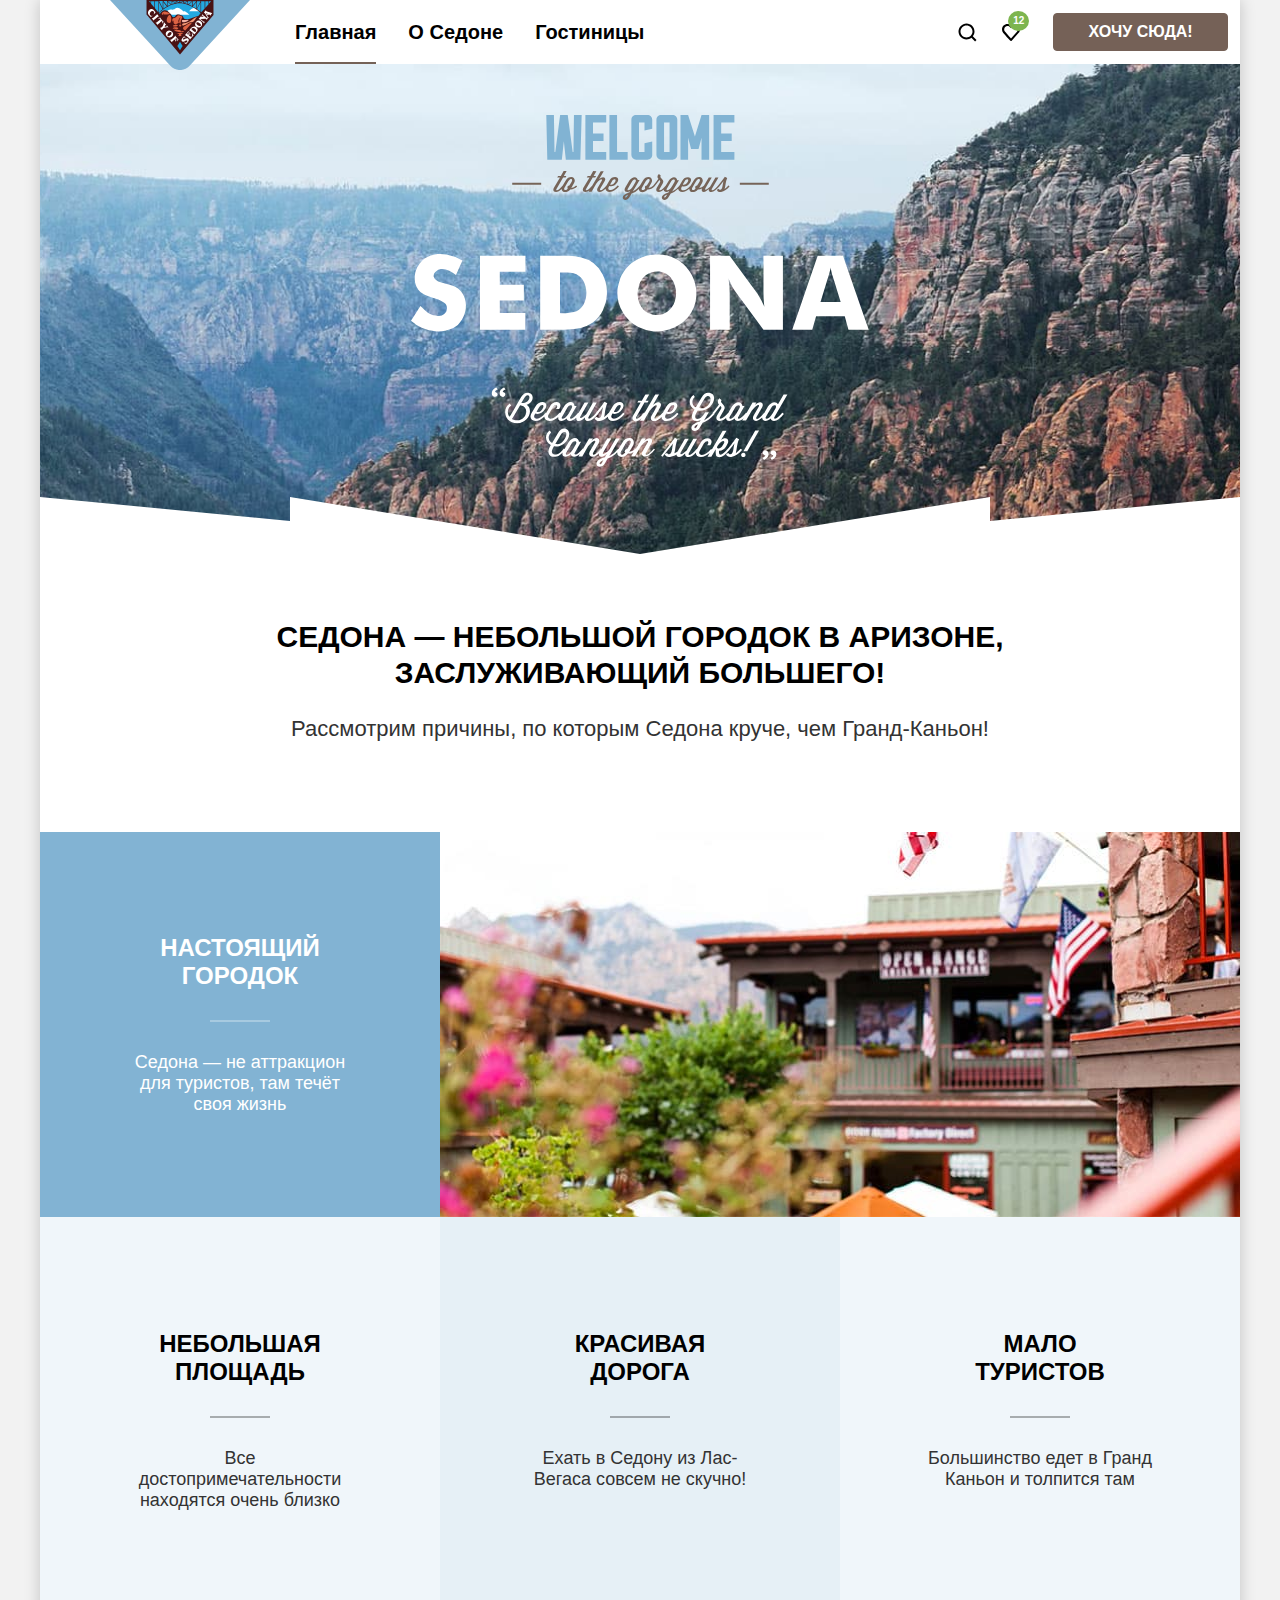
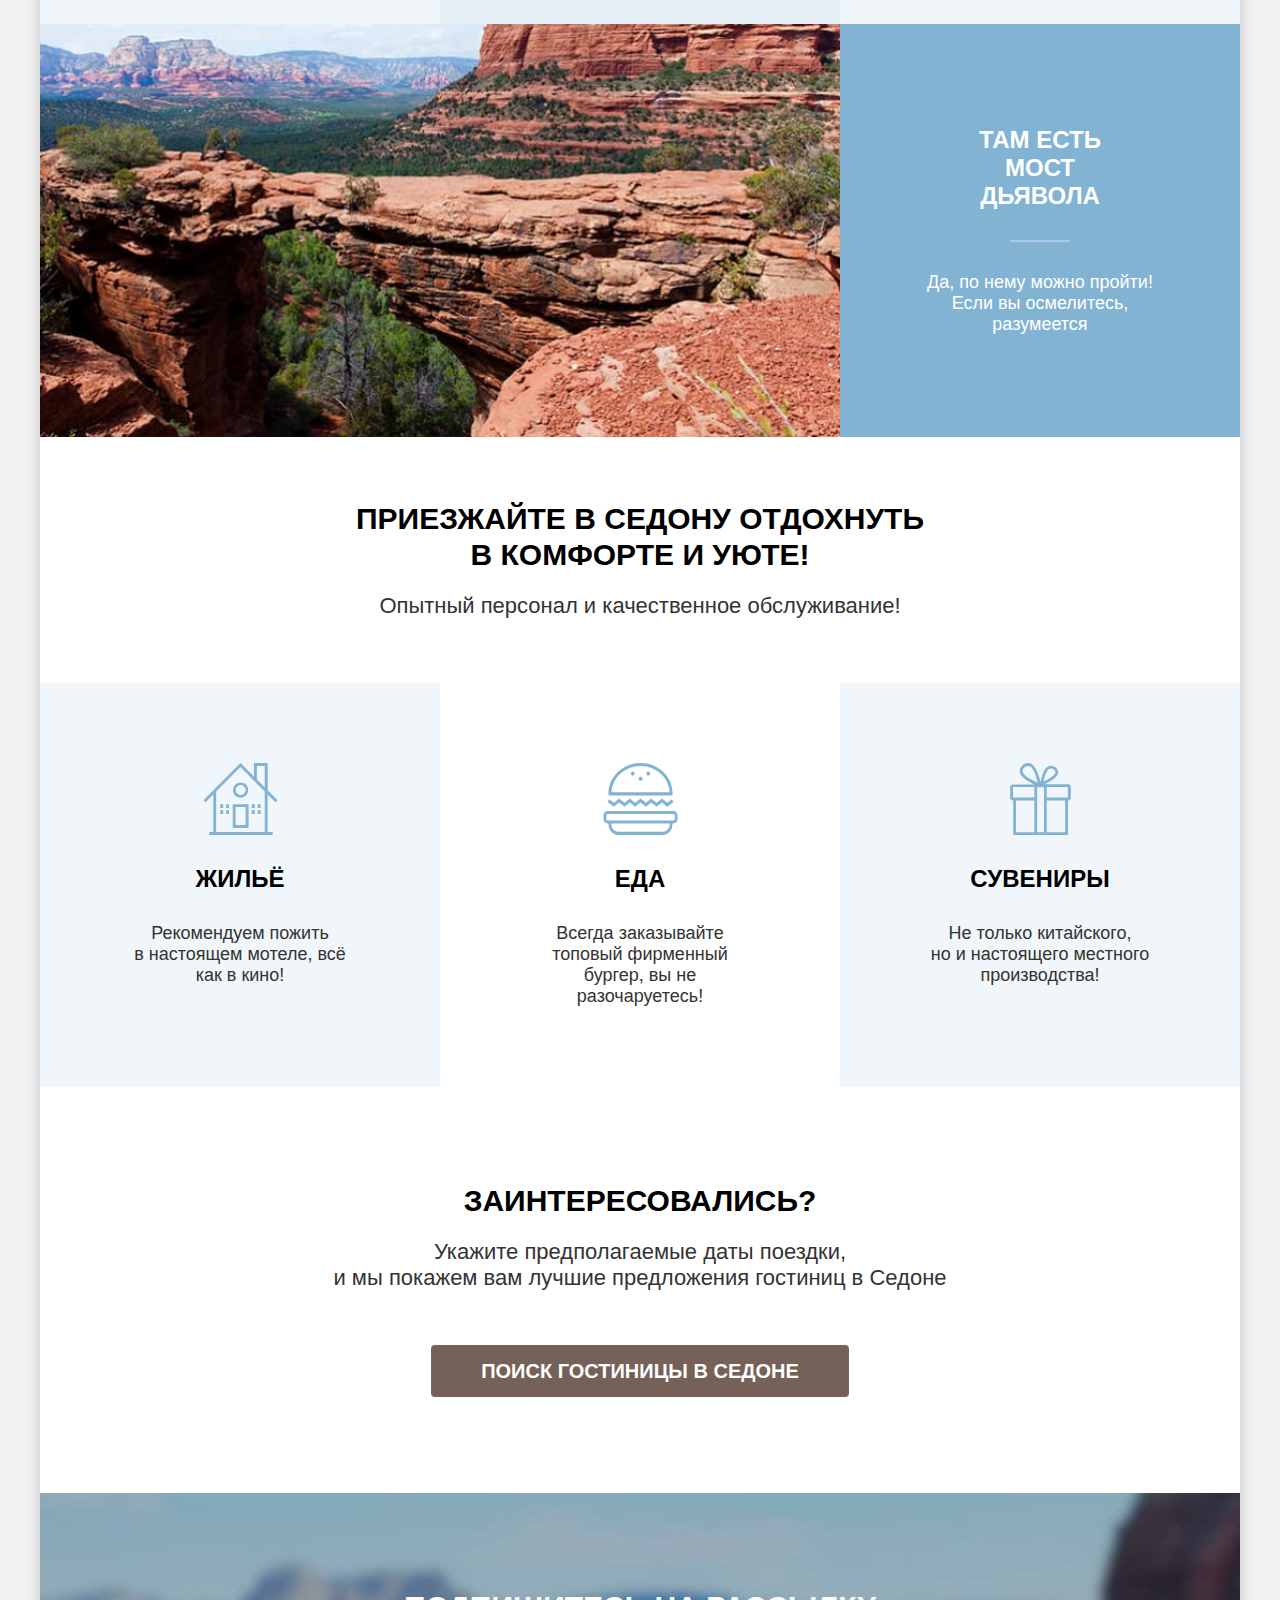
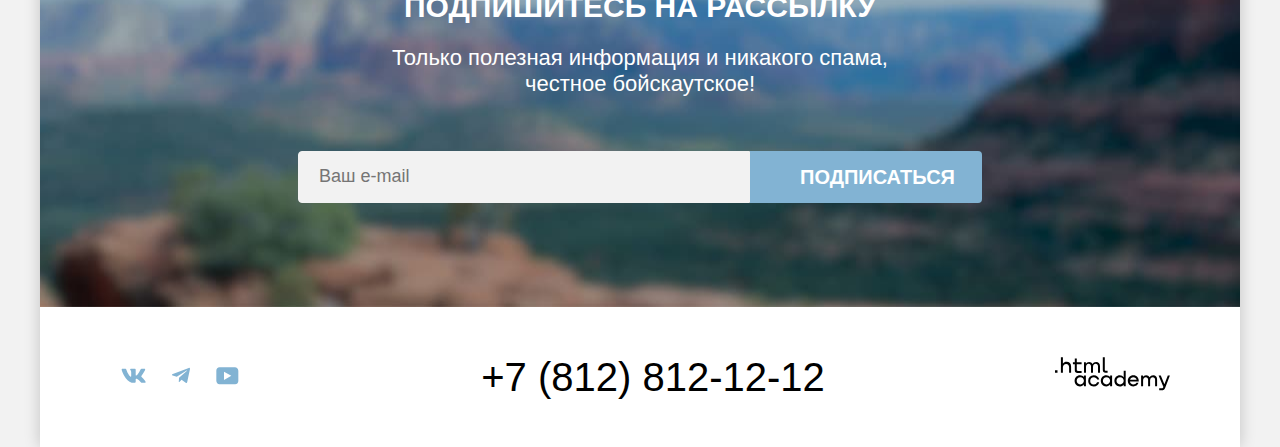
==== commit bffa4984: "Добавляет исправления" ====
--- a/index.html
+++ b/index.html
@@ -184,8 +184,107 @@
 					<span class="visually-hidden">Сделано командой html academy</span>
 				</a>
 			</footer>
+
 			<!-- Модальное окно "Поиск гостиницы в Седоне" -->
+			<div class="modal-container">
+				<div class="modal">
+					<button class="modal-close-button">
+						<span class="visually-hidden">Закрыть</span>
+					</button>
+					<section class="modal-content">
+						<h2 class="modal-title">Поиск гостиницы в Седоне</h2>
+						<form class="modal-data-form" action="https://echo.htmlacademy.ru/" method="post">
+							<ul class="modal-data-list">
+								<li class="modal-data-item">
+									<label class="modal-label" for="check-in">Дата Заезда:</label>
+									<div class="input-box">
+										<div class="input-box-inner">
+											<input class="modal-input date-check-in" type="date" id="check-in" name="check-in" value="27 апреля 2020" required>
+											<button class="modal-input-icon check-in-icon" type="button">
+												<span class="visually-hidden">Выберите дату заезда в календаре</span>
+												<svg xmlns="http://www.w3.org/2000/svg" width="20" height="20" fill="none" role="img" aria-label="Выберите дату заезда в календаре" viewBox="0 0 20 20">
+													<g fill="#000" opacity=".3">
+														<path d="M7.75 12c.3 0 .5-.2.5-.5s-.2-.5-.5-.5-.5.2-.5.5.2.5.5.5Z" />
+														<path d="M17 4h-2V2h-1v2H6V2H5v2H3c-.6 0-1 .4-1 1v11c0 .5.4 1 1 1h14c.5 0 1-.5 1-1V5c0-.6-.5-1-1-1Zm0 12H3V9h14v7ZM3 8V5h2v2h1V5h8v2h1V5h2v3H3Z" />
+														<path d="M10 12c.3 0 .5-.2.5-.5s-.2-.5-.5-.5-.5.2-.5.5.2.5.5.5ZM12.25 12c.3 0 .5-.2.5-.5s-.2-.5-.5-.5-.5.2-.5.5.2.5.5.5ZM7.75 13c-.3 0-.5.2-.5.5s.2.5.5.5.5-.2.5-.5-.2-.5-.5-.5ZM5.5 12c.3 0 .5-.2.5-.5s-.2-.5-.5-.5-.5.2-.5.5.2.5.5.5ZM5.5 13c-.3 0-.5.2-.5.5s.2.5.5.5.5-.2.5-.5-.2-.5-.5-.5ZM10 13c-.3 0-.5.2-.5.5s.2.5.5.5.5-.2.5-.5-.2-.5-.5-.5ZM12.25 13c-.3 0-.5.2-.5.5s.2.5.5.5.5-.2.5-.5-.2-.5-.5-.5ZM14.5 12c.3 0 .5-.2.5-.5s-.2-.5-.5-.5-.5.2-.5.5.2.5.5.5ZM14.5 13c-.3 0-.5.2-.5.5s.2.5.5.5.5-.2.5-.5-.2-.5-.5-.5Z" />
+													</g>
+												</svg>
+											</button>
+										</div>
+										<span class="modal-description-input description-input-checkin checkin-error">Мы не можем отправить вас в прошлое.</span>
+									</div>
+								</li>
+								<li class="modal-data-item">
+									<label class="modal-label" for="check-out">Дата Выезда:</label>
+									<div class="input-box">
+										<div class="input-box-inner">
+											<input class="modal-input date-check-out" type="date" id="check-out" name="check-out" value="1 сентября 2023" required>
+											<button class="modal-input-icon check-out-icon" type="button">
+												<span class="visually-hidden">Выберите дату выезда в календаре</span>
+												<svg xmlns="http://www.w3.org/2000/svg" width="20" height="20" fill="none" role="img" aria-label="Выберите дату выезда в календаре" viewBox="0 0 20 20">
+													<g fill="#000" opacity=".3">
+														<path d="M7.75 12c.3 0 .5-.2.5-.5s-.2-.5-.5-.5-.5.2-.5.5.2.5.5.5Z" />
+														<path d="M17 4h-2V2h-1v2H6V2H5v2H3c-.6 0-1 .4-1 1v11c0 .5.4 1 1 1h14c.5 0 1-.5 1-1V5c0-.6-.5-1-1-1Zm0 12H3V9h14v7ZM3 8V5h2v2h1V5h8v2h1V5h2v3H3Z" />
+														<path d="M10 12c.3 0 .5-.2.5-.5s-.2-.5-.5-.5-.5.2-.5.5.2.5.5.5ZM12.25 12c.3 0 .5-.2.5-.5s-.2-.5-.5-.5-.5.2-.5.5.2.5.5.5ZM7.75 13c-.3 0-.5.2-.5.5s.2.5.5.5.5-.2.5-.5-.2-.5-.5-.5ZM5.5 12c.3 0 .5-.2.5-.5s-.2-.5-.5-.5-.5.2-.5.5.2.5.5.5ZM5.5 13c-.3 0-.5.2-.5.5s.2.5.5.5.5-.2.5-.5-.2-.5-.5-.5ZM10 13c-.3 0-.5.2-.5.5s.2.5.5.5.5-.2.5-.5-.2-.5-.5-.5ZM12.25 13c-.3 0-.5.2-.5.5s.2.5.5.5.5-.2.5-.5-.2-.5-.5-.5ZM14.5 12c.3 0 .5-.2.5-.5s-.2-.5-.5-.5-.5.2-.5.5.2.5.5.5ZM14.5 13c-.3 0-.5.2-.5.5s.2.5.5.5.5-.2.5-.5-.2-.5-.5-.5Z" />
+													</g>
+												</svg>
+											</button>
+										</div>
+										<span class="modal-description-input">На эти даты есть свободные номера. Пока есть.</span>
+									</div>
+								</li>
+								<li class="modal-data-item person-number-item">
+									<div class="person-box">
+										<label class="modal-label-person" for="number-of-adults">Взрослые:</label>
+										<div class="person-box-input">
+											<button class="number-input-minus adult-input-minus-icon" type="button">
+												<span class="visually-hidden">Уменьшить количество взрослых</span>
+												<svg xmlns="http://www.w3.org/2000/svg" width="20" height="20" fill="none" role="img" aria-label="Уменьшить количество взрослых" viewBox="0 0 20 20">
+													<path fill="#756157" fill-opacity=".3" d="M3 9v2h14V9H3Z" />
+												</svg>
+											</button>
+											<input class="person-number-input adult-number-input" type="number" id="number-of-adults" name="number-of-adults" value="2">
+											<button class="number-input-plus adult-input-plus-icon" type="button">
+												<span class="visually-hidden">Увеличить количество взрослых</span>
+												<svg xmlns="http://www.w3.org/2000/svg" width="20" height="20" fill="none" role="img" aria-label="Увеличить количество взрослых" viewBox="0 0 20 20">
+													<path fill="#756157" fill-opacity=".3" d="M17 9h-6V3H9v6H3v2h6v6h2v-6h6V9Z" />
+												</svg>
+											</button>
+										</div>
+									</div>
+									<div class="person-box">
+										<label class="modal-label-person modal-label-child" for="number-of-childs">Дети:</label>
+										<div class="tooltip-box">
+											<span class="modal-tooltip">
+												<button class="tooltip-toggle" type="button" aria-labelledby="tooltip-label"></button>
+												<span class="tooltip-text-box" role="tooltip" id="tooltip-label">Укажите количество детей, которые будут с вами, возраст которых от 6 до 18 лет. Дети до 6 лет размещаются бесплатно.</span>
+											</span>
+										</div>
+										<div class="person-box-input">
+											<button class="number-input-minus child-input-minus" type="button">
+												<span class="visually-hidden">Уменьшить количество детей</span>
+												<svg xmlns="http://www.w3.org/2000/svg" width="20" height="20" fill="none" role="img" aria-label="Уменьшить количество детей" viewBox="0 0 20 20">
+													<path fill="#756157" fill-opacity=".3" d="M3 9v2h14V9H3Z" />
+												</svg>
+											</button>
+											<input class="person-number-input child-number-input" id="number-of-childs" name="number-of-childs" type="number" value="2">
+											<button class="number-input-plus child-input-plus" type="button">
+												<span class="visually-hidden">Увеличить количество детей</span>
+												<svg xmlns="http://www.w3.org/2000/svg" width="20" height="20" fill="none" role="img" aria-label="Увеличить количество детей" viewBox="0 0 20 20">
+													<path fill="#756157" fill-opacity=".3" d="M17 9h-6V3H9v6H3v2h6v6h2v-6h6V9Z" />
+												</svg>
+											</button>
+										</div>
+									</div>
+								</li>
+							</ul>
+							<button class="modal-form-button button-blue" type="submit">Найти</button>
+						</form>
+					</section>
+				</div>
+			</div>
 		</div>
+		<script src="scripts/modal.js"></script>
 	</body>
 
 </html>
--- a/styles/styles.css
+++ b/styles/styles.css
@@ -66,31 +66,30 @@
 
 .navigation {
   display: flex;
-  padding: 0 70px;
+  padding: 0;
   margin: 0;
   position: relative;
 }
 
 .header-link {
   position: absolute;
+  margin-left: 70px;
 }
 
 .navigation-list {
   list-style: none;
   padding: 0;
   margin: 0;
-  margin-left: 168px;
-  width: 500px;
+  margin-left: 239px;
   display: flex;
   flex-wrap: wrap;
   height: 100%;
 }
 
 .navigation-user {
-  max-width: 308px;
-  padding: 0;
-  margin: 0;
-  margin-left: auto;
+  padding: 0;
+  margin: 0;
+  margin-left: 285px;
   display: flex;
   justify-content: flex-end;
   align-items: center;
@@ -170,7 +169,7 @@
   line-height: 20px;
   text-transform: uppercase;
   text-decoration: none;
-  padding: 8px 50px;
+  padding: 8px 34px;
   margin-left: 20px;
 }
 
@@ -205,7 +204,7 @@
 
 .advantages-title-container {
   margin: 0;
-  padding: 69px 70px 90px;
+  padding: 65px 70px 90px;
 }
 
 .advantages-title,
@@ -257,7 +256,7 @@
 }
 
 .advantages-item {
-  padding: 102px 85px;
+  padding: 113px 85px;
 }
 
 .color1 {
@@ -506,7 +505,7 @@
 
 /*Footer*/
 .page-footer {
-  padding: 40px 70px;
+  padding: 50px 70px;
   margin: 0;
   display: flex;
   justify-content: space-between;
@@ -920,7 +919,7 @@
 /*Search results*/
 .search-results {
   text-align: left;
-  padding: 56px 70px 70px;
+  padding: 55px 70px 70px;
   margin: 0;
 }
 
@@ -939,6 +938,7 @@
   padding: 0;
   margin-right: 38px;
   margin-bottom: 40px;
+  margin-top: 10px;
 }
 
 .select-control {
@@ -948,7 +948,7 @@
   box-sizing: border-box;
   border: 2px solid rgb(229, 229, 229);
   border-radius: 4px;
-  margin-left: auto;
+  margin-left: 161px;
   height: 49px;
   outline: none;
 }
@@ -1223,7 +1223,7 @@
 
 /*Subscription Catalog*/
 .subscription-catalog {
-  padding: 96px 70px 104px;
+  padding: 22px 70px 104px;
   margin: 0;
 }
 
@@ -1235,10 +1235,353 @@
   text-transform: uppercase;
   padding: 0;
   margin: 0;
+  margin-bottom: 21px;
 }
 
 .subscription-description-catalog {
   color: #333333;
   font-size: 22px;
   line-height: 26px;
-}
+  margin: 0;
+  margin-bottom: 55px;
+}
+
+
+ /* Модальное окно */
+
+ .modal-container {
+  display: none;
+  position: fixed;
+  top: 0;
+  left: 0;
+  width: 100%;
+  height: 100%;
+  background-color: rgba(242, 242, 242, 0.8);
+  z-index: 2;
+ }
+
+.modal {
+  position: relative;
+  width: 717px;
+  margin: auto;
+  padding: 64px 70px;
+  background-color: #ffffff;
+  box-shadow: 0 25px 50px 0 rgba(0, 0, 0, 0.15);
+  border-radius: 30px;
+}
+
+.modal-close-button {
+  position: absolute;
+  width: 52px;
+  height: 52px;
+  top: 64px;
+  right: 52px;
+  border-radius: 50%;
+  border: none;
+  background-color: #F2F2F2;
+  background-image: url("../images/modal-close.svg");
+  background-repeat: no-repeat;
+  background-position: center;
+  cursor: pointer;
+}
+
+.modal-close-button:hover {
+  background-color: #E6E6E6;
+}
+
+.modal-close-button:focus-visible {
+  background-color: #E6E6E6;
+  outline: 3px solid #83B3D3;
+}
+
+.modal-close-button:active {
+  opacity: 0.3;
+}
+
+.modal-title {
+  font-size: 30px;
+  font-weight: 700;
+  line-height: 36px;
+  text-transform: uppercase;
+  margin: 0;
+  margin-bottom: 64px;
+  text-align: left;
+}
+
+.modal-data-list {
+  margin: 0;
+  margin-bottom: 38px;
+  padding: 0;
+  list-style-type: none;
+}
+
+.modal-data-item {
+  display: flex;
+  flex-wrap: wrap;
+  position: relative;
+  margin-bottom: 23px;
+}
+
+.input-box {
+  width: 440px;
+  position: relative;
+  align-self: center;
+}
+
+.input-box-inner {
+  position: relative;
+  margin-bottom: 4px;
+}
+
+.modal-label {
+  width: 137px;
+  font-size: 20px;
+  line-height: 24px;
+  font-weight: 700;
+  padding: 12px 12px 0 0;
+}
+
+.modal-input {
+  width: 440px;
+  height: 48px;
+  background-color: #F2F2F2;
+  border: none;
+  border-radius: 4px;
+  font: inherit;
+  font-size: 18px;
+  line-height: 24px;
+  font-weight: 700;
+  margin-left: auto;
+  padding: 12px 19px 12px 20px;
+}
+
+.modal-input:hover {
+  background-color: #E6E6E6;
+}
+
+.modal-input:focus-visible {
+  background-color: #E6E6E6;
+  outline: 3px solid #83B3D3;
+}
+
+.modal-input-icon {
+  position: absolute;
+  width: 46px;
+  height: 43px;
+  right: 6px;
+  top: 4px;
+  cursor: pointer;
+  border: none;
+  padding: 0;
+  margin: 0;
+  background: transparent;
+}
+
+.modal-input-icon:hover g {
+  opacity: 1;
+}
+
+.modal-input-icon:focus-visible g {
+  opacity: 1;
+}
+
+.modal-input-icon:active g {
+  opacity: 0.2;
+}
+
+.modal-description-input {
+  display: block;
+  margin-top: 4px;
+  padding: 0 20px;
+  font-size: 16px;
+  line-height: 21px;
+  font-weight: 400;
+  text-align: left;
+}
+
+.checkin-error {
+  color: #FF5757;
+  text-align: left;
+}
+
+.person-number-item {
+  display: flex;
+  justify-content: space-between;
+}
+
+.modal-label-person {
+  width: 137px;
+  font-size: 20px;
+  line-height: 24px;
+  font-weight: 700;
+  padding: 12px 12px 0 0;
+  text-align: left;
+}
+
+.person-box {
+  display: flex;
+  position: relative;
+  max-width: 247px;
+  margin-bottom: 8px;
+}
+
+.person-box-input {
+  display: flex;
+  width: 110px;
+  height: 48px;
+  background-color: #F2F2F2;
+  border-radius: 4px;
+}
+
+.person-number-input {
+  width: 40px;
+  height: 48px;
+  font: inherit;
+  font-size: 18px;
+  line-height: 20px;
+  font-weight: 700;
+  text-align: center;
+  border: none;
+  background-color: #F2F2F2;
+  padding: 0;
+}
+
+.person-number-input::-webkit-outer-spin-button,
+.person-number-input::-webkit-inner-spin-button {
+  appearance: none;
+  margin: 0;
+}
+
+.person-number-input:hover {
+  background-color: #E6E6E6;
+}
+
+.person-number-input:focus-visible {
+  background-color: #E6E6E6;
+  outline: 3px solid #83B3D3;
+}
+
+.number-input-minus {
+  width: 35px;
+  cursor: pointer;
+  border: none;
+  background: transparent;
+  padding: 3px 0 0 3px;
+  outline: none;
+}
+
+.number-input-minus:hover path,
+.number-input-plus:hover path {
+  fill: #000000;
+  fill-opacity: 1;
+}
+
+.number-input-minus:focus-visible path,
+.number-input-plus:focus-visible path {
+  fill: #000000;
+  fill-opacity: 1;
+}
+
+.number-input-minus:focus-visible svg,
+.number-input-plus:focus-visible svg {
+  outline: 3px solid #82B3D3;
+}
+
+.number-input-minus:active path,
+.number-input-plus:active path {
+  fill-opacity: 0.2;
+}
+
+.number-input-plus {
+  width: 35px;
+  padding: 3px 3px 0 0;
+  cursor: pointer;
+  border: none;
+  background: transparent;
+  outline: none;
+}
+
+.person-number-input {
+  appearance: textfield;
+}
+
+.modal-label-child {
+  width: min-content;
+  max-width: 113px;
+}
+
+.tooltip-box {
+  width: 26px;
+  margin-right: 46px;
+}
+
+.modal-tooltip {
+  position: absolute;
+  display: block;
+  padding: 11px 0;
+}
+
+.tooltip-toggle {
+  display: block;
+  width: 26px;
+  height: 26px;
+  padding: 0;
+  margin: 0;
+  border: none;
+  background-color: #83B3D3;
+  border-radius: 50%;
+  background-image: url("../images/tooltip-icon.svg");
+  background-repeat: no-repeat;
+  background-position: center;
+}
+
+.tooltip-text-box {
+  position: absolute;
+  width: 256px;
+  padding: 15px 18px 18px 22px;
+  background-color: #333333;
+  box-shadow: 0 15px 30px 0 rgba(0, 0, 0, 0.3);
+  border-radius: 10px;
+  color: #ffffff;
+  font-size: 16px;
+  font-weight: 400;
+  line-height: 20px;
+  left: 50%;
+  transform: translateX(-50%);
+  top: 55px;
+  display: none;
+}
+
+.tooltip-text-box::before {
+  position: absolute;
+  content: "";
+  width: 15px;
+  height: 15px;
+  top: -7px;
+  left: 0;
+  background-color: #333333;
+  transform: rotate(45deg);
+  right: 0;
+  margin: auto;
+}
+
+.tooltip-toggle:hover + .tooltip-text-box,
+.tooltip-toggle:focus + .tooltip-text-box {
+  display: block;
+}
+
+.modal-form-button {
+  width: 577px;
+  padding: 18px 0;
+  font-family: inherit;
+  border: none;
+  border-radius: 10px;
+  background-color: #83B3D3;
+  color: #ffffff;
+  text-transform: uppercase;
+  font-size: 20px;
+  line-height: 24px;
+  font-weight: 700;
+  text-align: center;
+  cursor: pointer;
+}
